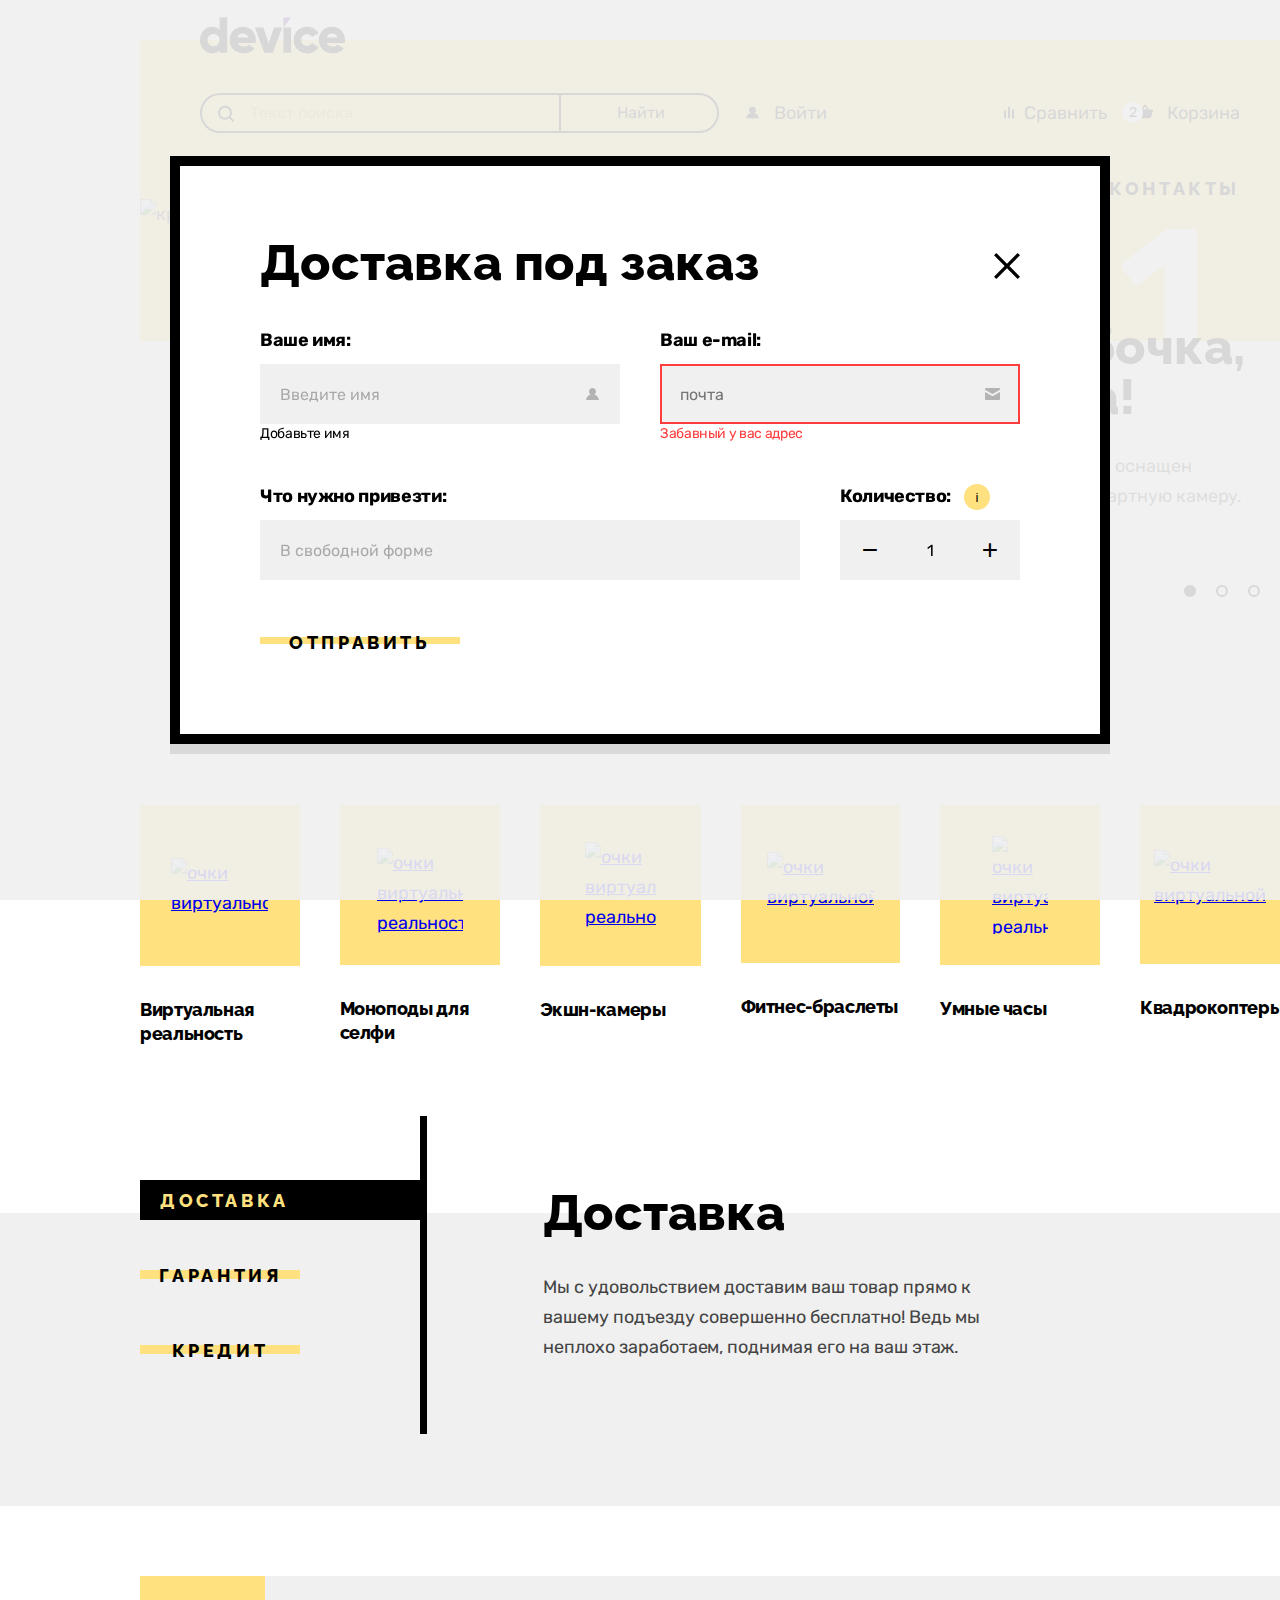
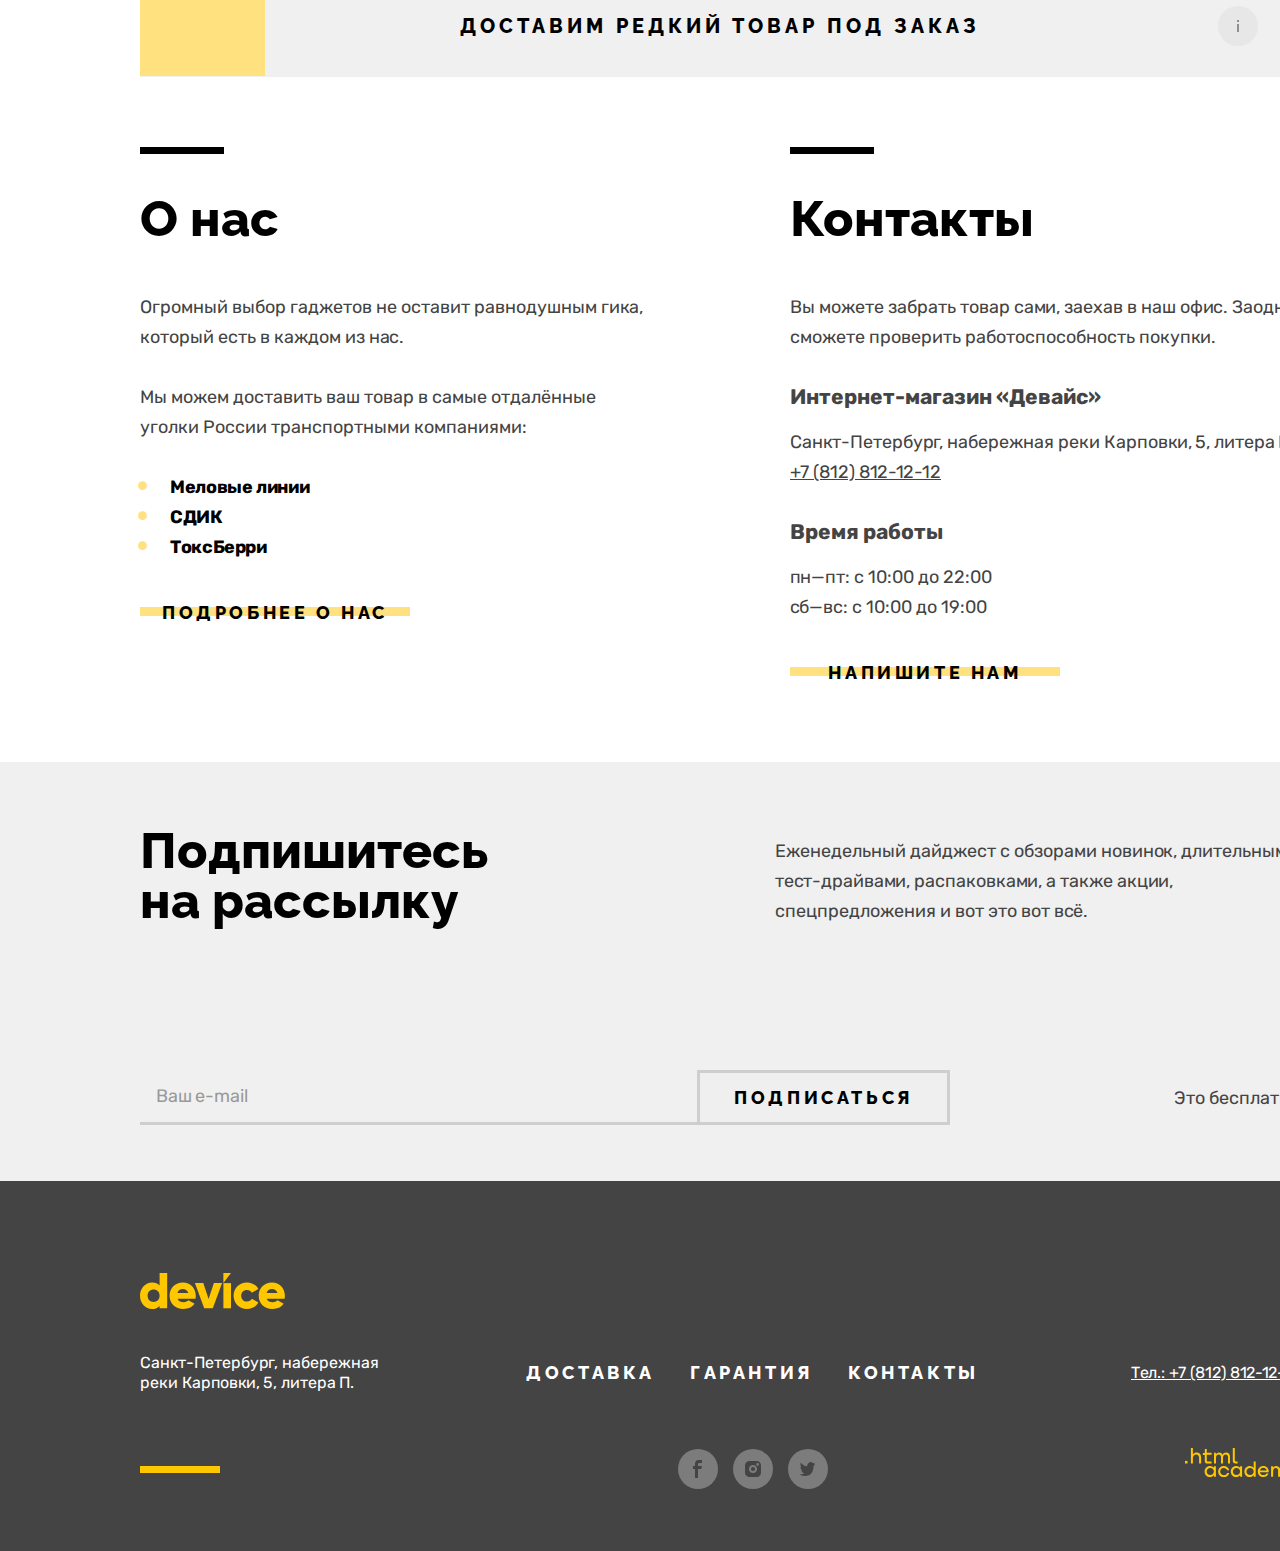
==== index.html @ 264ad809 "защитил от переполнения модалку" ====
<!DOCTYPE html>
<html lang="ru">
<head>
  <meta charset="utf-8">
  <title>HTML Academy: Девайс</title>
  <link href="./styles/style.css" rel="stylesheet">
</head>
<body>
  <header class="page_header">
    <div class="container">
      <nav class="mane_navigation">
        <a class="logo_link">
          <svg class="logo_image" width="145" height="37" viewBox="0 0 145 37" fill="currentColor"
          xmlns="http://www.w3.org/2000/svg">
          <path
          d="M27.2188 0.388916V35.6889H19.6135V33.2889C17.9124 35.1889 15.5107 36.3889 12.1084 36.3889C5.5038 36.3889 0 30.5889 0 23.0889C0 15.5889 5.5038 9.78892 12.1084 9.78892C15.5107 9.78892 18.0124 10.9889 19.6135 12.8889V0.388916H27.2188ZM19.6135 23.0889C19.6135 19.2889 17.1118 16.8889 13.6094 16.8889C10.107 16.8889 7.60524 19.2889 7.60524 23.0889C7.60524 26.8889 10.107 29.2889 13.6094 29.2889C17.1118 29.1889 19.6135 26.8889 19.6135 23.0889Z"
          fill="black" />
          <path
          d="M43.7298 29.5888C45.8313 29.5888 47.5325 28.7888 48.5332 27.6888L54.6374 31.1888C52.1356 34.5888 48.4331 36.3888 43.6298 36.3888C35.0238 36.3888 29.6201 30.5888 29.6201 23.0888C29.6201 15.5888 35.0238 9.78882 43.0294 9.78882C50.4345 9.78882 55.8382 15.4888 55.8382 23.0888C55.8382 24.1888 55.7381 25.1888 55.538 26.0888H37.6256C38.6263 28.6888 40.9279 29.5888 43.7298 29.5888ZM48.333 20.4888C47.5325 17.5888 45.2309 16.4888 42.9293 16.4888C40.0273 16.4888 38.126 17.8888 37.4255 20.4888H48.333Z"
          fill="black" />
          <path
          d="M82.1563 10.489L72.8499 35.689H64.2439L54.9375 10.489H63.3433L68.647 26.489L73.9506 10.489C73.9506 10.489 82.1563 10.489 82.1563 10.489Z"
          fill="black" />
          <path d="M83.458 10.489H91.0633V35.689H83.458V10.489Z" fill="black" />
          <path
          d="M93.665 23.0888C93.665 15.5888 99.369 9.78882 107.074 9.78882C111.978 9.78882 116.281 12.3888 118.482 16.2888L111.878 20.0888C110.977 18.2888 109.176 17.2888 106.974 17.2888C103.672 17.2888 101.27 19.6888 101.27 23.0888C101.27 26.5888 103.672 28.8888 106.974 28.8888C109.176 28.8888 111.077 27.7888 111.878 26.0888L118.482 29.8888C116.381 33.7888 112.078 36.3888 107.074 36.3888C99.369 36.3888 93.665 30.5888 93.665 23.0888Z"
          fill="black" />
          <path
          d="M132.892 29.5888C134.993 29.5888 136.695 28.7888 137.695 27.6888L143.799 31.1888C141.298 34.5888 137.595 36.3888 132.792 36.3888C124.186 36.3888 118.782 30.5888 118.782 23.0888C118.782 15.5888 124.286 9.78882 132.191 9.78882C139.597 9.78882 145 15.4888 145 23.0888C145 24.1888 144.9 25.1888 144.7 26.0888H126.788C127.788 28.6888 130.09 29.5888 132.892 29.5888ZM137.595 20.4888C136.795 17.5888 134.493 16.4888 132.191 16.4888C129.289 16.4888 127.388 17.8888 126.688 20.4888H137.595Z"
          fill="black" />
          <path d="M83.458 0.388916V10.4889L91.0633 0.388916H83.458Z" fill="#510094" />
        </svg>
      </a>
      <ul class="navigation_list">
        <li class="navigation_item">
          <form class="search_form" action="#" method="get">
            <input class="search_input" type="search" placeholder="Текст поиска">
            <input class="search_submit" type="submit" value="Найти">
          </form>
        </li>
        <li class="navigation_item">
          <a class="navigation_link" href="#">
            <svg class="navigation-icon" width="15" height="13" viewBox="0 0 15 13" fill="currentColor"
            xmlns="http://www.w3.org/2000/svg">
            <g clip-path="url(#clip0_18101_630)">
              <path
              d="M1 12.3889H14C13.8 9.78892 11.9 7.58892 9.3 6.88892C10.3 6.28892 11 5.18892 11 3.88892C11 1.98892 9.4 0.388916 7.5 0.388916C5.6 0.388916 4 1.98892 4 3.88892C4 5.18892 4.7 6.28892 5.7 6.88892C3.1 7.58892 1.2 9.78892 1 12.3889Z"
              fill="black" />
            </g>
            <defs>
              <clipPath id="clip0_18101_630">
                <rect width="15" height="12" fill="white" transform="translate(0 0.388916)" />
              </clipPath>
            </defs>
          </svg>
          Войти
        </a>
      </li>
      <li class="navigation_item">
        <a class="navigation_link" href="#">
          <svg class="navigation-icon" width="10" height="13" viewBox="0 0 10 13" fill="currentColor"
          xmlns="http://www.w3.org/2000/svg">
          <g clip-path="url(#clip0_18101_635)">
            <path d="M6 0.388916H4V12.3889H6V0.388916Z" />
            <path d="M2 4.38892H0V12.3889H2V4.38892Z" />
            <path d="M10 3.38892H8V12.3889H10V3.38892Z" />
          </g>
          <defs>
            <clipPath id="clip0_18101_635">
              <rect width="10" height="12" fill="white" transform="translate(0 0.388916)" />
            </clipPath>
          </defs>
        </svg>Сравнить
      </a>
    </li>
    <li class="navigation_item navigation_item_basket">
      <a class="navigation_link navigation_link_basket" href="#">
        <svg class="navigation-icon" width="16" height="15" viewBox="0 0 16 15" fill="currenColor"
        xmlns="http://www.w3.org/2000/svg">
        <g clip-path="url(#clip0_18101_641)">
          <path
          d="M15.3 5.38892L11.8 5.58892L8.6 0.688916C8.5 0.488916 8.2 0.388916 8 0.388916C7.8 0.388916 7.5 0.488916 7.4 0.688916L4.2
          5.58892H0.7C0.3 5.58892 0 5.88892 0 6.28892C0 6.38892 0 6.38892 0 6.48892L1.9 13.2889C2.1 13.9889 2.6 14.3889 3.3 14.3889H12.7C13.4 14.3889
          13.9 13.9889 14.1 13.2889L16 6.38892C16 6.28892 16 6.28892 16 6.18892C16 5.78892 15.7 5.38892 15.3 5.38892ZM8 2.28892L10.2 5.48892H5.9L8 2.28892Z" />
        </g>
        <defs>
          <clipPath id="clip0_18101_641">
            <rect width="16" height="14" fill="white" transform="translate(0 0.388916)" />
          </clipPath>
        </defs>
      </svg>
      Корзина
    </a>
    <div class="popover_basket">
      <ul class="basket_list">
        <li class="basket_item">
          <a class="basket_item_link" href="#">
            <img class="basket_image" src="./images/png/product-1-small 5.png" width="39" height="43"
            alt="селфипалка в карзине покупок">
            <p class="basket_description">Любительская селфи-палка</p>
          </a>
          <button class="button_delete" type="button"><span class="visually_hidden">удалить из
            карзины</span></button>
          </li>
          <li class="basket_item">
            <a class="basket_item_link" href="#">
              <img class="basket_image" src="./images/png/product-2-small 5.png" width="39" height="43"
              alt="селфипалка в карзине покупок">
              <p class="basket_description">Профессиональная
                селфи-палка</p>
              </a>
              <button class="button_delete" type="button"><span class="visually_hidden">удалить из
                карзины</span></button>
              </li>
            </ul>
            <p class="basket_price_wrapper">
              <span class="basket_counter basket_counter_number">Товаров: 2</span>
              <span class="basket_counter basket_counter_price">Сумма: 2000 ₽</span>
            </p>
            <a class="basket_open" href="#">Открыть корзину</a>
          </div>
        </li>
      </ul>
      <ul class="navigation_catalog_list">
        <li class="navigation_catalog_item">
          <a class="navigation_catalog_link navigation_catalog_link_popover" href="catalog.html">Каталог товаров</a>
          <ul class="popover_catalog_list">
            <ul class="popover_catalog_list_inside">
              <li class="popover_catalog_item_inside">
                <a class="popover_catalog_link" href="#">Виртуальная реальность</a>
              </li>
              <li class="popover_catalog_item_inside">
                <a class="popover_catalog_link" href="#">Моноподы для cелфи</a>
              </li>
              <li class="popover_catalog_item_inside">
                <a class="popover_catalog_link" href="#">Экшн-камеры</a>
              </li>
            </ul>
            <ul class="popover_catalog_list_inside">
              <li class="popover_catalog_item_inside">
                <a class="popover_catalog_link" href="#">Фитнес-браслеты</a>
              </li>
              <li class="popover_catalog_item_inside">
                <a class="popover_catalog_link" href="#">Умные часы</a>
              </li>
            </ul>
            <ul class="popover_catalog_list_inside">
              <li class="popover_catalog_item_inside">
                <a class="popover_catalog_link" href="#">Квадрокоптеры</a>
              </li>
            </ul>
          </ul>
        </li>
        <li class="navigation_catalog_item">
          <a class="navigation_catalog_link" href="#">Доставка</a>
        </li>
        <li class="navigation_catalog_item">
          <a class="navigation_catalog_link" href="#">Гарантия</a>
        </li>
        <li class="navigation_catalog_item">
            <a class="navigation_catalog_link" href="#">Контакты</a>
          </li>
        </ul>
      </nav>
    </div>
  </header>
  <main class="page_main">
    <div class="container">
      <section class="slider">
        <h1 class="visually_hidden">Интернет-магазин Device</h1>
        <ol class="slider_list">
          <li class="slider_item slider_current">
            <div class="image-wrapper">
              <img class="slider_img" src="./images/png/slider-1.png" width="560" height="560" alt="крутой квадракотер">
              <div class="button-wrapper">
                <button class="slider_button slider_button_previos">
                  <svg class="slider_button_img" width="20" height="60" viewBox="0 0 20 60" fill="currentColor"
                  xmlns="http://www.w3.org/2000/svg">
                  <path d="M20 60H16.5L0 30L16.5 0H20L3.8 30L20 60Z" />
                </svg>
              </button>
              <button class="slider_button slider_button_next">
                <svg class="slider_button_img" width="20" height="60" viewBox="0 0 20 60" fill="none"
                xmlns="http://www.w3.org/2000/svg">
                <path
                d="M-5.24537e-06 1.74846e-06L3.49999 1.44248e-06L20 30L3.5 60L0 60L16.2 30L-5.24537e-06 1.74846e-06Z"
                fill="black" />
              </svg>
            </button>
          </div>
        </div>
            <div class="slider_description_wrapper">
              <span class="slider-number">01</span>
              <h3 class="slider_title">Порхает как бабочка,
                жалит как пчела!</h3>
                <p class="slider_description">Этот обычный, на первый взгляд, квадрокоптер оснащен мощным лазером,
                  замаскированным под стандартную камеру.
                </p>
                <div class="slider_indicators_wrapper">
                  <div class="slider_link_wrapper">
                    <a class="slider_link" href="#">Подробнее</a>
                  </div>
                  <ol class="slider_indicators_list">
                    <li class="slider_indicators_item ">
                      <a class="slider_indicators_link slider_1 slider_indicators_link_current" href="#"></a>
                    </li>
                    <li class="slider_indicators_item">
                      <a class="slider_indicators_link slider_2" href="#"></a>
                    </li>
                    <li class="slider_indicators_item">
                      <a class="slider_indicators_link" href="#"></a>
                    </li>
                  </ol>
                </div>
                <div class="slider_dl_wrapper">
                  <dl class="slider_dl">
                    <dd class="slider_dd">Дальность полета</dd>
                    <dt class="slider_dt">800 м</dt>
                  </dl>
                  <dl class="slider_dl">
                    <dd class="slider_dd">Радиус поражения</dd>
                    <dt class="slider_dt">50 м</dt>
                  </dl>
                </div>
              </div>
            </li>
            <li class="slider_item slider_next">
              <div class="image-wrapper">
                <img class="slider_img" src="./images/png/slider-2.png" width="560" height="560" alt="крутые смарт часы">
                <div class="button-wrapper">
                  <button class="slider_button slider_button_previos">
                    <svg class="slider_button_img" width="20" height="60" viewBox="0 0 20 60" fill="currentColor"
                    xmlns="http://www.w3.org/2000/svg">
                    <path d="M20 60H16.5L0 30L16.5 0H20L3.8 30L20 60Z" />
                  </svg>
                </button>
                <button class="slider_button slider_button_next">
                  <svg class="slider_button_img" width="20" height="60" viewBox="0 0 20 60" fill="none"
                  xmlns="http://www.w3.org/2000/svg">
                  <path
                  d="M-5.24537e-06 1.74846e-06L3.49999 1.44248e-06L20 30L3.5 60L0 60L16.2 30L-5.24537e-06 1.74846e-06Z"
                  fill="black" />
                </svg>
              </button>
            </div>
          </div>
          <div class="slider_description_wrapper">
            <span class="slider-number">02</span>
            <h3 class="slider_title">Худеем
              правильно!</h3>
              <p class="slider_description">Мотивирующие фитнес-браслеты помогут найти в себе силы
                не пропускать занятия и соблюдать диету.
              </p>
              <div class="slider_indicators_wrapper">
                <div class="slider_link_wrapper">
                  <a class="slider_link" href="#">Подробнее</a>
                </div>
                <ol class="slider_indicators_list">
                  <li class="slider_indicators_item ">
                    <a class="slider_indicators_link slider_1 slider_indicators_link_current" href="#"></a>
                  </li>
                  <li class="slider_indicators_item">
                    <a class="slider_indicators_link slider_2" href="#"></a>
                  </li>
                  <li class="slider_indicators_item">
                    <a class="slider_indicators_link" href="#"></a>
                  </li>
                </ol>
              </div>
              <div class="slider_dl_wrapper">
                <dl class="slider_dl">
                  <dd class="slider_dd">Без подзарядки</dd>
                  <dt class="slider_dt">48 часов</dt>
                </dl>
              </div>
            </div>
          </li>
          <li class="slider_item slider_previus">
            <div class="image-wrapper">
              <img class="slider_img" src="./images/png/slider-3.png" width="560" height="560" alt="крутые селфи-палки">
              <div class="button-wrapper">
                <button class="slider_button slider_button_previos">
                  <svg class="slider_button_img" width="20" height="60" viewBox="0 0 20 60" fill="currentColor"
                  xmlns="http://www.w3.org/2000/svg">
                  <path d="M20 60H16.5L0 30L16.5 0H20L3.8 30L20 60Z" />
                </svg>
              </button>
              <button class="slider_button slider_button_next">
                <svg class="slider_button_img" width="20" height="60" viewBox="0 0 20 60" fill="none"
                xmlns="http://www.w3.org/2000/svg">
                <path
                d="M-5.24537e-06 1.74846e-06L3.49999 1.44248e-06L20 30L3.5 60L0 60L16.2 30L-5.24537e-06 1.74846e-06Z"
                fill="black" />
              </svg>
            </button>
          </div>
        </div>
        <div class="slider_description_wrapper">
          <span class="slider-number">03</span>
          <h3 class="slider_title">Делай селфи,
            как Бен Стиллер! </h3>
            <p class="slider_description">Самая длинная палка для селфи доступна в нашем магазине.
              Восемь (Восемь, Карл!) метров длиной и весом всего 5 кг.
            </p>
            <div class="slider_indicators_wrapper">
              <div class="slider_link_wrapper">
                <a class="slider_link" href="#">Подробнее</a>
              </div>
              <ol class="slider_indicators_list">
                <li class="slider_indicators_item ">
                  <a class="slider_indicators_link slider_1 slider_indicators_link_current" href="#"></a>
                </li>
                <li class="slider_indicators_item">
                  <a class="slider_indicators_link slider_2" href="#"></a>
                </li>
                <li class="slider_indicators_item">
                  <a class="slider_indicators_link" href="#"></a>
                </li>
              </ol>
            </div>
            <div class="slider_dl_wrapper">
              <dl class="slider_dl">
                <dd class="slider_dd">Длина палки</dd>
                <dt class="slider_dt">8,5 м</dt>
              </dl>
              <dl class="slider_dl">
                <dd class="slider_dd">Вес палки</dd>
                <dt class="slider_dt">5 кг</dt>
              </dl>
              <dl class="slider_dl">
                <dd class="slider_dd">Материал</dd>
                <dt class="slider_dt">Карбон</dt>
              </dl>
            </div>
          </div>
        </li>
      </ol>
    </section>
    <section class="catalog_categories">
      <ul class="catalog_categories_list">
        <li class="catalog_categories_item">
          <a class="catalog_categories_link catalog_categories_link_virtual" href="#">
            <img class="catalog_categories_img" src="./images/svg/virtual_icon.svg" width="97" height="55"
            alt="очки виртуальной реальности">
          </a>
          <p class="catalog_categories_description">Виртуальная
            реальность</p>
          </li>
          <li class="catalog_categories_item">
            <a class="catalog_categories_link catalog_categories_link_selfi" href="#">
              <img class="catalog_categories_img virtual-img" src="./images/svg/selfi-icon.svg" width="86" height="117"
              alt="очки виртуальной реальности">
            </a>
            <p class="catalog_categories_description">Моноподы
              для селфи</p>
            </li>
            <li class="catalog_categories_item">
              <a class="catalog_categories_link catalog_categories_link_camera" href="#">
                <img class="catalog_categories_img virtual-img" src="./images/svg/camera-icon.svg" width="71" height="87"
                alt="очки виртуальной реальности">
              </a>
              <p class="catalog_categories_description">Экшн-камеры</p>
            </li>
            <li class="catalog_categories_item">
              <a class="catalog_categories_link catalog_categories_link_fitness" href="#">
                <img class="catalog_categories_img virtual-img" src="./images/svg/fitness_icon.svg" width="107"
                height="64" alt="очки виртуальной реальности">
              </a>
              <p class="catalog_categories_description">Фитнес-браслеты</p>
            </li>
            <li class="catalog_categories_item">
              <a class="catalog_categories_link catalog_categories_link_smart" href="#">
                <img class="catalog_categories_img virtual-img" src="./images/svg/smart_icon.svg" width="56" height="98"
                alt="очки виртуальной реальности">
              </a>
              <p class="catalog_categories_description">Умные часы</p>
            </li>
            <li class="catalog_categories_item">
              <a class="catalog_categories_link catalog_categories_link_quadro" href="#">
                <img class="catalog_categories_img virtual-img" src="./images/svg/quadro_icon.svg" width="132" height="69"
                alt="очки виртуальной реальности">
              </a>
              <p class="catalog_categories_description">Квадрокоптеры</p>
            </li>
          </ul>
        </section>
      </div>
      <section class="delivery">
        <div class="container">
          <div class="delivery_wrapper">
            <ul class="delivery_list">
              <li class="delivery_item">
                <a class="delivery_link delivery_link_current" href="#">
                  Доставка
                </a>
              </li>
              <li class="delivery_item">
                <a class="delivery_link" href="#">
                  Гарантия
                </a>
              </li>
              <li class="delivery_item">
                <a class="delivery_link" href="#">
                  Кредит
                </a>
              </li>
            </ul>
            <div class="delivery_description_wrapper delivery_card  delivery_description_current">
              <h2 class="delivery_title">Доставка</h2>
              <p class="delivery_description">Мы с удовольствием доставим ваш товар прямо
                к вашему подъезду совершенно бесплатно! Ведь
                мы неплохо заработаем, поднимая его на ваш этаж.
              </p>
            </div>
            <div class="delivery_description_wrapper garanty_card  delivery_description_none">
              <h2 class="delivery_title">Гарантия</h2>
              <p class="delivery_description">Если из-за возгорания купленного у нас товара у вас
                сгорит дом — не переживайте, мы выдадим вам новый.
                Товар, не дом, конечно же.
              </p>
            </div>
            <div class="delivery_description_wrapper credit_card  delivery_description_none">
              <h2 class="delivery_title">Кредит</h2>
              <p class="delivery_description">Залезть в долговую яму стало проще! Кредитные
                консультанты подберут для вас наиболее выгодные условия кредита. Выгодные для банка, разумеется.
              </p>
            </div>
          </div>
        </section>
        <div class="container">
          <article class="delivery_article">
            <a class="delivery_article_description" href="#">Доставим редкий товар под заказ</a>
          </article>
        </div>
      </div>
      <div class="container">
        <section class="about_us">
          <div class="about_us_column">
            <div class="decor_wrapper"></div>
            <h2 class="about_us_title">О нас</h2>
            <p class="about_us_description">Огромный выбор гаджетов не оставит равнодушным гика, который есть в каждом из
              нас.</p>
              <p class="about_us_description">Мы можем доставить ваш товар в самые отдалённые уголки России транспортными
                компаниями:</p>
                <ul class="about_us_list">
                  <li class="about_us_item"><span class="about_us_list_style">Меловые линии</span></li>
                  <li class="about_us_item"><span class="about_us_list_style">СДИК</span></li>
                  <li class="about_us_item"><span class="about_us_list_style">ТоксБерри</span></li>
                </ul>
                <a class="about_us_link" href="#">Подробнее о нас</a>
              </div>
              <div class="about_us_column">
                <div class="decor_wrapper"></div>
                <h2 class="about_us_title">Контакты</h2>
                <p class="about_us_description">Вы можете забрать товар сами, заехав в наш офис.
                  Заодно сможете проверить работоспособность покупки. </p>
                  <h3 class="contacts_title">Интернет-магазин «Девайс»</h3>
                  <p class="about_us_description">Санкт-Петербург, набережная реки Карповки, 5, литера П.
                    <a class="contacts_tel_link" href="tel:78128121212">+7 (812) 812-12-12</a>
                  </p>
                  <h3 class="contacts_title">Время работы</h3>
                  <p class="work_time_description">пн—пт: с 10:00 до 22:00</p>
                  <p class="work_time_description">сб—вс: с 10:00 до 19:00</p>
                  <a class="about_us_link" href="#">Напишите нам</a>
                </div>
              </section>
            </div>
            <section class="subscribe">
              <div class="container">
                <div class="subscribe_description_wrapper">
                  <h2 class="subscribe_title">Подпишитесь
                    на рассылку</h2>
                    <p class="subscribe_description">Еженедельный дайджест с обзорами новинок,
                      длительными тест-драйвами, распаковками, а также акции, спецпредложения и вот это вот всё.
                    </p>
                  </div>
                  <div class="form_and_notation_wrapper">
                    <form class="subscribe_form" action="#" method="get" name="subscribe_form">
                      <label class="subscribe_input_label"><span class="visually_hidden">Введите адресс электронной почты</span>
                        <input class="subscribe_input" type="email" name="email" placeholder="Ваш e-mail">
                      </label>
                      <label class="subscribe_input_label"><span class="visually_hidden">Дайте согласие на подписку</span>
                        <input class="subscribe_submit" type="submit" name="submit" value="Подписаться">
                      </label>
                    </form>
                    <span class="subscribe_notation">Это бесплатно</span>
                  </div>
                </div>
              </section>
            </main>
            <footer class="page_footer">
              <div class="container">
                k
                <a class="logo_yellow_link">
                  <svg width="145" height="36" viewBox="0 0 145 36" fill="none" xmlns="http://www.w3.org/2000/svg">
                    <path
                    d="M27.2 0V35.3H19.6V32.9C17.9 34.8 15.5 36 12.1 36C5.5 36 0 30.2 0 22.7C0 15.2 5.5 9.4 12.1 9.4C15.5 9.4 18 10.6 19.6 12.5V0H27.2ZM19.6 22.7C19.6 18.9 17.1 16.5 13.6 16.5C10.1 16.5 7.6 18.9 7.6 22.7C7.6 26.5 10.1 28.9 13.6 28.9C17.1 28.8 19.6 26.5 19.6 22.7Z"
                    fill="#FFC700" />
                    <path
                    d="M43.7 29.1999C45.8 29.1999 47.5 28.3999 48.5 27.2999L54.6 30.7999C52.1 34.1999 48.4 35.9999 43.6 35.9999C35 35.9999 29.6 30.1999 29.6 22.6999C29.6 15.1999 35 9.3999 43 9.3999C50.4 9.3999 55.8 15.0999 55.8 22.6999C55.8 23.7999 55.7 24.7999 55.5 25.6999H37.6C38.6 28.2999 40.9 29.1999 43.7 29.1999ZM48.3 20.0999C47.5 17.1999 45.2 16.0999 42.9 16.0999C40 16.0999 38.1 17.4999 37.4 20.0999H48.3Z"
                    fill="#FFC700" />
                    <path
                    d="M82.1 10.1001L72.8 35.3001H64.2L54.9 10.1001H63.3L68.6 26.1001L73.9 10.1001C73.9 10.1001 82.1 10.1001 82.1 10.1001Z"
                    fill="#FFC700" />
                    <path d="M83.4 10.1001H91V35.3001H83.4V10.1001Z" fill="#FFC700" />
                    <path
                    d="M93.6 22.6999C93.6 15.1999 99.3 9.3999 107 9.3999C111.9 9.3999 116.2 11.9999 118.4 15.8999L111.8 19.6999C110.9 17.8999 109.1 16.8999 106.9 16.8999C103.6 16.8999 101.2 19.2999 101.2 22.6999C101.2 26.1999 103.6 28.4999 106.9 28.4999C109.1 28.4999 111 27.3999 111.8 25.6999L118.4 29.4999C116.3 33.3999 112 35.9999 107 35.9999C99.3 35.9999 93.6 30.1999 93.6 22.6999Z"
                    fill="#FFC700" />
                    <path
                    d="M132.8 29.1999C134.9 29.1999 136.6 28.3999 137.6 27.2999L143.7 30.7999C141.2 34.1999 137.5 35.9999 132.7 35.9999C124.1 35.9999 118.7 30.1999 118.7 22.6999C118.7 15.1999 124.2 9.3999 132.1 9.3999C139.5 9.3999 144.9 15.0999 144.9 22.6999C144.9 23.7999 144.8 24.7999 144.6 25.6999H126.7C127.7 28.2999 130 29.1999 132.8 29.1999ZM137.5 20.0999C136.7 17.1999 134.4 16.0999 132.1 16.0999C129.2 16.0999 127.3 17.4999 126.6 20.0999H137.5Z"
                    fill="#FFC700" />
                    <path d="M83.4 0V10.1L91 0H83.4Z" fill="#FFC700" />
                  </svg>
                </a>
                <div class="footer_grid_wrapper">
                  <p class="footer_description">Санкт-Петербург, набережная
                    реки Карповки, 5, литера П.
                  </p>
                  <ul class="footer_services_list">
                    <li class="footer_services_item">
                      <a class="footer_services_link" href="#">Доставка</a>
                    </li>
                    <li class="footer_services_item">
                      <a class="footer_services_link" href="#">Гарантия</a>
                    </li>
                    <li class="footer_services_item">
                      <a class="footer_services_link" href="#">Контакты</a>
                    </li>
                  </ul>
                  <a class="footer_tel" href="tel:+78128121212">Тел.: +7 (812) 812-12-12</a>
                  <div class="footer_decor_line"></div>
                  <ul class="foote_social_list">
                    <li class="footer_social_item">
                      <a class="footer_social_link" href="#">
                        <span class="visually_hidden">Фейсбук</span>
                        <svg width="9" height="18" viewBox="0 0 9 18" fill="currentColor" xmlns="http://www.w3.org/2000/svg">
                          <path d="M6.5 3H9V0H5.6C2.8 0 2 1.7 2 4.2V6H0V9H2V18H5V9H8.3L8.9 6H5V4.5C5 3.7 5.3 3 6.5 3Z" />
                        </svg>
                      </a>
                    </li>
                    <li class="footer_social_item">
                      <a class="footer_social_link" href="#">
                        <span class="visually_hidden">Инстаграм</span>
                        <svg width="16" height="16" viewBox="0 0 16 16" fill="currentColor" xmlns="http://www.w3.org/2000/svg">
                          <path
                          d="M8 10C9.10457 10 10 9.10457 10 8C10 6.89543 9.10457 6 8 6C6.89543 6 6 6.89543 6 8C6 9.10457 6.89543 10 8 10Z" />
                          <path
                          d="M14.7 1.3C13.8 0.4 12.7 0 11.3 0H4.7C1.9 0 0 1.9 0 4.7V11.3C0 12.7 0.4 13.9 1.4 14.7C2.3 15.6 3.4 16 4.7 16H11.3C12.7 16 13.9 15.6 14.7 14.7C15.5
                          13.8 16 12.7 16 11.3V4.7C16 3.3 15.6 2.1 14.7 1.3ZM8 12.1C5.8 12.1 3.9 10.3 3.9
                          8C3.9 5.7 5.8 3.9 8 3.9C10.2 3.9 12.1 5.7 12.1 8C12.1 10.3 10.2 12.1 8 12.1ZM12.6 4.7C11.9
                          4.7 11.3 4.2 11.3 3.4C11.3 2.6 11.8 2.1 12.6 2.1C13.3 2.1 13.9 2.7 13.9 3.4C13.9 4.1 13.3 4.7 12.6 4.7Z" />
                        </svg>
                      </a>
                    </li>
                    <li class="footer_social_item">
                      <a class="footer_social_link" href="#"><span class="visually_hidden">Твиттер</span>
                        <svg width="15" height="15" viewBox="0 0 15 15" fill="currentColor" xmlns="http://www.w3.org/2000/svg">
                          <path d="M9.7 0.155143C11.2 -0.344857 12.3 0.455143 12.9 1.25514C13.4 1.05514 14 0.855143 14.6 0.655143C14.6 1.45514 14.1 2.05514
                          13.8 2.25514C14.5 2.45514 15 1.85514 15 1.85514C14.9 2.75514 14.1 3.55514 13.6 3.75514C13.4 10.0551 10.8 14.1551 4.7 14.0551C4.2 14.0551
                          4.8 14.0551 4.3 14.0551C4 14.0551 0.6 13.6551 0 12.2551C2 12.4551 3.4 11.8551 4.1 11.1551C3.3 10.8551 1.7 10.7551 1.5 8.35514C1.8 8.55514
                          2 8.65514 2.6 8.55514C1.5 7.75514 0.3 7.05514 0.4 5.05514C0.7 5.35514 1.3 5.55514 1.6 5.45514C1 5.25514 -0.2 2.35514 0.8 0.855143C2.4
                          2.55514 4.1 4.25514 7.1 4.35514C7.3 2.25514 8.1 0.855143 9.7 0.155143Z" />
                        </svg>
                      </a>
                    </li>
                  </ul>
                  <a class="logo_partner_link" href="#">
                    <svg width="115" height="33" viewBox="0 0 115 33" fill="currentColor" xmlns="http://www.w3.org/2000/svg">
                      <path d="M0 12.9V15.5H2.5V12.9H0Z" />
                      <path
                      d="M11.6 4.5C10 4.5 8.8 5.2 8 6.2H7.9V0H5.9V15.5H7.9V10.2C7.9 8.1 9.2 6.6 11.2 6.6C13 6.6 14.1 8 14.1 9.8V15.5H16.1V9.4C16.2 6.4 14.3 4.5 11.6 4.5Z" />
                      <path
                      d="M26.6 4.8H21.8V1.1H19.8V4.9H17.9V6.9H19.8V12.9C19.8 14.6 20.8 15.6 22.5 15.6H26.6V13.6H22.9C22.2 13.6 21.8 13.2 21.8 12.5V6.8H26.6V4.8Z" />
                      <path
                      d="M41.1 4.6C39.5 4.6 38.2 5.4 37.6 6.7H37.5C36.9 5.5 35.7 4.6 34.1 4.6C32.7 4.6 31.6 5.4 31 6.4H30.9V4.8H29V15.4H31V10C31 8 32 6.5 33.6 6.5C35.1 6.5 36 7.5 36 9.1V15.4H38V9.8C38 7.4 39.4 6.5 40.6 6.5C42.1 6.5 43 7.5 43 9.1V15.4H45V8.9C45.1 6.4 43.6 4.6 41.1 4.6Z" />
                      <path
                      d="M47.8 12.7C47.8 14.4 48.8 15.4 50.6 15.4H52.6V13.4H50.9C50.2 13.4 49.8 13 49.8 12.3V0H47.8V12.7Z" />
                      <path
                      d="M28.9 19.7C28 18.6 26.7 17.9 25 17.9C21.9 17.9 19.6 20.2 19.6 23.5C19.6 26.8 21.9 29.1 25 29.1C26.8 29.1 28 28.3 28.8 27.2H28.9V28.8H30.9V18.2H28.9V19.7ZM25.3 27.1C23.1 27.1 21.7 25.5 21.7 23.5C21.7 21.5 23.1 19.9 25.3 19.9C27.5 19.9 28.9 21.5 28.9 23.5C28.9 25.4 27.5 27.1 25.3 27.1Z" />
                      <path
                      d="M44.2 22C43.7 19.6 41.6 17.9 38.8 17.9C35.4 17.9 33.2 20.4 33.2 23.5C33.2 26.6 35.4 29.1 38.8 29.1C41.6 29.1 43.7 27.3 44.2 24.9H42.1C41.7 26.2 40.4 27.2 38.8 27.2C36.6 27.2 35.2 25.6 35.2 23.6C35.2 21.6 36.6 20 38.8 20C40.4 20 41.6 21 42.1 22.2H44.2V22Z" />
                      <path
                      d="M55.1 19.7C54.2 18.6 52.9 17.9 51.2 17.9C48.1 17.9 45.8 20.2 45.8 23.5C45.8 26.8 48.1 29.1 51.2 29.1C53 29.1 54.2 28.3 55 27.2H55.1V28.8H57.1V18.2H55.1V19.7ZM51.5 27.1C49.3 27.1 47.9 25.5 47.9 23.5C47.9 21.5 49.3 19.9 51.5 19.9C53.7 19.9 55.1 21.5 55.1 23.5C55.1 25.4 53.6 27.1 51.5 27.1Z" />
                      <path
                      d="M68.7 19.8C67.8 18.7 66.5 17.9 64.8 17.9C61.7 17.9 59.4 20.2 59.4 23.5C59.4 26.8 61.6 29.1 64.8 29.1C66.5 29.1 67.8 28.3 68.6 27.3H68.7V28.8H70.7V13.4H68.7V19.8ZM65.1 27.1C62.9 27.1 61.5 25.5 61.5 23.5C61.5 21.5 62.9 19.9 65.1 19.9C67.3 19.9 68.7 21.5 68.7 23.5C68.6 25.5 67.2 27.1 65.1 27.1Z" />
                      <path
                      d="M78.3 17.9C75 17.9 72.8 20.4 72.8 23.5C72.8 26.5 74.9 29.1 78.3 29.1C80.8 29.1 82.8 27.8 83.5 25.5H81.4C80.9 26.5 79.8 27.1 78.4 27.1C76.5 27.1 75.1 25.8 75 24.2H83.8C84 20.6 81.8 17.9 78.3 17.9ZM78.3 19.8C80 19.8 81.3 20.8 81.6 22.4H75.1C75.4 20.9 76.6 19.8 78.3 19.8Z" />
                      <path
                      d="M98.2 17.9C96.6 17.9 95.3 18.7 94.6 19.9H94.5C93.9 18.7 92.7 17.9 91.1 17.9C89.7 17.9 88.6 18.6 88 19.7V18.2H86.1V28.8H88.1V23.4C88.1 21.4 89.1 20 90.7 19.9C92.2 19.9 93.1 20.9 93.1 22.5V28.8H95.1V23.2C95.1 20.8 96.5 19.9 97.7 19.9C99.2 19.9 100.1 20.9 100.1 22.5V28.8H102.1V22.3C102.2 19.7 100.7 17.9 98.2 17.9Z" />
                      <path
                      d="M109.4 27L105.8 18.1H103.6L108.4 29.7C108.1 30.6 107.7 30.9 106.7 30.9H104.2V32.9H106.7C108.5 32.9 109.5 32.1 110.2 30.3L114.9 18.1H112.8L109.4 27Z" />
                    </svg>
                  </div>
                </div>
              </footer>
              <div class="modal_container">
                <div class="modal_contant">
                  <h2 class="modal_title">Доставка под заказ</h2>
                  <button class="close_button" type="button">
                    <svg width="26" height="26" viewBox="0 0 26 26" fill="none" xmlns="http://www.w3.org/2000/svg">
                      <path d="M26 2.36364L23.6364 0L13 10.6364L2.36364 0L0 2.36364L10.6364 13L0 23.6364L2.36364 26L13
                      15.3636L23.6364 26L26 23.6364L15.3636 13L26 2.36364Z" fill="black" />
                    </svg>
                  </button>
                  <form class="modal_form" method="post" action="#">
                    <ul class="modal_form_input_list">
                      <li class="model_form_input_item">
                        <label class="modal_form_label modal_form_label_name">
                          Ваше имя:
                          <input class="modal_form_input input_name" type="text" value="Введите имя" placeholder="Введите имя" required>
                          <span class="modal_form_input_notation">Добавьте имя</span>
                        </label>
                      </li>
                      <li class="model_form_input_item">
                        <label class="modal_form_label modal_form_label_email">
                          Ваш e-mail:
                          <input class="modal_form_input input_email" type="email" placeholder="почта" required>
                          <span class="modal_form_input_notation modal_form_input_notation_wrong">Забавный у вас адрес</span>
                        </label>
                      </li>
                      <li class="model_form_input_item">
                        <label class="modal_form_label">
                          Что нужно привезти:
                          <input class="modal_form_input modal_form_input_wishes" type="text" value="В свободной форме"
                          placeholder="В свободной форме" required>
                        </label>
                      </li>
                      <li class="model_form_input_item model_form_input_item_counter">
                        <p class="tooltip_wrapper">
                          <label class="modal_form_label modal_form_label_counter">
                            Количество:
                            <button class="modal_tooltip_button"> i
                              <span class="modal_tooltip">Постараемся найти, сколько нужно. Привезём сколько получится по
                                требованиям
                                к провозу багажа.</span>
                                <span class="visually_hidden">дополнительные условия доставки</span>
                              </button>
                            </p>
                            <p class="counter_wrapper">
                              <button class="button_counter button_counter_min" type="button">
                                <span class="visually_hidden">уменьшите колличество</span>
                              </button>
                              <input class="modal_form_input modal_form_input_counter" type="number" placeholder="1" value="1" required>
                              <button class="button_counter button_counter_max" type="button">
                                <span class="visually_hidden">увеличте количество</span>
                              </button>
                            </p>
                          </label>
                        </li>
                      </ul>
                      <button class="modal_button_submit" type="submit">Отправить</button>
                    </form>
                  </div>
                </div>
              </body>
              </html>
---- styles/style.css ----
@font-face { font-family: "Raleway";
  font-style: normal;
  font-weight: 800;
  src: url("../fonts/raleway/raleway-800.woff2") format("woff2");
  font-display: swap;
}

@font-face { font-family: "Rubik";
  font-style: normal;
  font-weight: 400;
  src: url("../fonts/rubik/rubik-400.woff2") format("woff2");
  font-display: swap;
}

@font-face { font-family: "Rubik";
  font-style: normal;
  font-weight: 700;
  src: url("../fonts/rubik/rubik-700.woff2") format("woff2");
  font-display: swap;
}

.visually_hidden {
  position: absolute;
  width: 1px;
  height: 1px;
  margin: -1px;
  border: 0;
  padding: 0;
  white-space: nowrap;
  clip-path: inset(100%);
  clip: rect(0 0 0 0);
  overflow: hidden;
}

body {
  font-family: "Rubik", sans-serif;
  font-style: normal;
  font-weight: normal;
  font-size: 18px;
  line-height: 30px;
  color: #444444;
  width: 100%;
  margin: 0 auto;
  background-color: #FFFFFF;
}

.container {
  width: 1160px;
  padding: 0 140px;
  margin: auto;
}

.mane_navigation {
  background-image: linear-gradient(to bottom, #FFFFFF, #FFFFFF 40px, #FFE17F 40px, #FFE17F 500px);
  padding-left: 60px;
  padding-right: 60px;
  padding-top: 17px;
}

.logo_link {
  display: block;
  margin-bottom: 30px;
  width: 145px;
}

.logo_link[href]:hover {
  opacity: 0.6;
}

.logo_link[href]:focus {
  outline: 2px solid #AF4FFF;
  outline-offset: 2px;
}

.logo_link[href]:active {
  opacity: 0.3;
  outline: none;
}

.search_form {
  display: grid;
  grid-template-columns: 359px 160px;
}

.search_input {
  position: relative;
  border: 2px solid #000000;
  box-sizing: border-box;
  border-radius: 50px 0px 0px 50px;
  border-right: none;
  padding: 8px 48px;
  font-family: "Rubik", sans-serif;
  font-style: normal;
  font-weight: normal;
  font-size: 16px;
  line-height: 20px;
  color: #000000;
  background-color: #FFE17F;
  background-image: url("../images/svg/search_icon.svg");
  background-repeat: no-repeat;
  background-position: left 16px top 50%;
}

.search_input:focus {
  outline: 2px solid #AF4FFF;
  outline-offset: 2px;
  box-sizing: border-box;
}

.search_input:disabled {
  opacity: 0.3;
}

.search_input::placeholder {
  font-family: "Rubik", sans-serif;
  font-style: normal;
  font-weight: normal;
  font-size: 16px;
  line-height: 20px;
  align-items: center;
  color: rgba(0, 0, 0, 0.3);
  width: 100%;
}

.search_submit {
  border: 2px solid #000000;
  box-sizing: border-box;
  border-radius: 0px 50px 50px 0px;
  padding: 8px 56px;
  font-family: "Rubik", sans-serif;
  font-style: normal;
  font-weight: normal;
  font-size: 16px;
  line-height: 20px;
  text-align: center;
  color: #000000;
  background-color: #FFE17F;
}

.search_submit:hover {
  background: #000000;
  color: #ffffff;
}

.search_submit:focus {
  outline: 2px solid #AF4FFF;
  outline-offset: 2px;
  box-sizing: border-box;
}

.search_submit:active {
  color: rgba(255, 255, 255, 0.3);
  outline: none;
}

.navigation_list {
  display: flex;
  flex-wrap: wrap;
  align-items: center;
  margin: 0;
  margin-bottom: 45px;
  padding: 0;
  list-style: none;
}

.navigation_list_inner {
  justify-content: space-between;
}

.navigation_catalog_list {
  display: flex;
  align-items: center;
  margin: 0;
  padding: 0;
  list-style: none;
}

.navigation_catalog_list_inner {
  padding-bottom: 38px;
}

.navigation_item {
  position: relative;
  margin-right: 26px;
}

.navigation_item:nth-child(2) {
  margin-right: auto;
}

.navigation_item:nth-child(3) {
  margin-right: 15px;
}

.navigation_item:last-child {
  margin-right: 0;
}

.navigation_catalog_item_log-in {
  margin-right: 20px;
}

.navigation-icon {
  margin-right: 10px;
}

.navigation_catalog_item {
  display: flex;
  align-items: center;
  margin-left: 45px;
}

.navigation_catalog_item:first-child {
  position: relative;
  margin-right: auto;
  margin-left: 0;
}

.navigation_catalog_item:nth-child(2) {
  margin-left: 0;
}


.navigation_link {
  text-decoration: none;
  font-family: "Rubik", sans-serif;
  font-style: normal;
  font-weight: normal;
  font-size: 18px;
  line-height: 30px;
  align-items: center;
  color: #000000;
}

.navigation_link:hover {
  opacity: 0.6;
}

.navigation_link:focus {
  background: #FFE17F;
  outline: 2px solid #AF4FFF;
  outline-offset: 2px;
}

.navigation_link:active {
  opacity: 0.3;
  outline: none;
}

.navigation_link_log_out {
  opacity: 0.3;
}

.navigation_link_basket {
  position: relative;
  padding-left: 15px;
}

.navigation_link_basket:hover + .popover_basket {
  position: absolute;
  top: 30px;
  right: -83px;
  display: grid;
  grid-template-columns: 1fr 1fr;
  grid-template-rows: min-content min-content min-content;
  width: 320px;
  min-height: 307px;
  background-color: #000000;
  box-sizing: border-box;
  z-index: 2;
}

.popover_basket {
  display: none;
}

.popover_basket::before {
  position: absolute;
  content: "";
  width: 14px;
  height: 6px;
  top: -6px;
  right: 50%;
  background-image: url("../images/svg/popover_triangle.svg");
}

.basket_list {
  grid-column: 1/-1;
  list-style: none;
  padding: 0;
}

.basket_item {
  position: relative;
  display: flex;
  align-items: center;
  min-height: 83px;
  padding-left: 20px;
  padding-right: 20px;
}

.basket_item + .basket_item {
  border-top: 1px solid rgba(26, 26, 26, 0.8);
}

.basket_image {
  display: block;
  margin-right: 23px;
}

.basket_description {
  font-family: "Rubik", sans-serif;
  font-style: normal;
  font-weight: normal;
  font-size: 16px;
  line-height: 20px;
  width: 170px;
  color: #FFFFFF;
  margin: 0;
}

.basket_item_link {
  display: flex;
  align-items: center;
  justify-content: center;
  text-decoration: none;
}

.basket_item_link:focus,
.button_delete:focus {
  outline: 2px solid #AF4FFF;
  outline-offset: 2px;
}

.button_delete {
  position: absolute;
  top: 20px;
  right: 20px;
  width: 10px;
  height: 10px;
  border: none;
  padding-top: 10px;
  background-color: #000000;
  background-image: url("../images/svg/basket_delete.svg");
  background-repeat: no-repeat;
  background-position: center;
}

.button_delete:hover {
  opacity: 0.6;
}


.button_delete:active {
  opacity: 0.3;
}


.basket_price_wrapper {
  display: grid;
  grid-template-columns: 1fr 1fr;
  grid-column: 1/-1;
  grid-row: 2/3;
  background-color: #1A1A1A;
  width: 100%;
  min-height: 100%;
  margin: 0;
}

.basket_counter {
  display: flex;
  align-items: center;
  font-family: "Rubik", sans-serif;
  font-style: normal;
  font-weight: normal;
  font-size: 16px;
  line-height: 20px;
  color: #FFFFFF;
  padding: 12px;
  padding-left: 20px;
}

.basket_counter_number {
  grid-column: 1/2;
}

.basket_counter_price {
  grid-column: 2/3;
}

.basket_open {
  display: flex;
  justify-content: center;
  align-items: center;
  grid-column: 1/-1;
  grid-row: 3/4;
  width: 280px;
  min-height: 50px;
  background-color: #FFFFFF;
  font-family: "Raleway", sans-serif;
  font-style: normal;
  font-weight: 800;
  font-size: 18px;
  line-height: 21px;
  letter-spacing: 0.2em;
  text-transform: uppercase;
  text-decoration: none;
  color: #000000;
  margin: 20px auto;
}

.basket_open:hover {
  background-color: #FFE17F;
}

.basket_open:focus {
  outline: 2px solid #AF4FFF;
  outline-offset: 2px;
}

.basket_open:active {
  background-color: #FFE17F;
  color: rgba(0, 0, 0, 0.3);
}

.basket_open:disabled {
  opacity: 0.3;
}

.navigation_link_basket::before {
  content: "2";
  width: 21px;
  height: 21px;
  position: absolute;
  top: 0;
  left: 0;
  font-family: "Rubik" sans-serif;
  font-style: normal;
  font-weight: normal;
  font-size: 14px;
  line-height: 17px;
  display: flex;
  justify-content: center;
  align-items: center;
  color: #000000;
  background-color: #ffffff;
  border-radius: 50%;
}

.navigation_catalog_link {
  display: flex;
  align-items: center;
  text-decoration: none;
  font-family: "Raleway", sans-serif;
  font-style: normal;
  font-weight: 800;
  font-size: 18px;
  line-height: 21px;
  letter-spacing: 0.2em;
  text-transform: uppercase;
  color: #000000;
  z-index: 1;
}

.navigation_catalog_link_popover::after {
  position: absolute;
  right: -8px;
  top: -15px;
  width: 51px;
  height: 51px;
  border-radius: 50%;
  border: 2px solid #000000;
  box-sizing: border-box;
  opacity: 0.3;
  content: "";
  background-image: url("../images/svg/plus_catalog.svg");
  background-repeat: no-repeat;
  background-position: left 48% top 47%;
}

.navigation_catalog_link:hover {
  opacity: 0.6;
  text-decoration: underline;
  z-index: 3;
}

.navigation_catalog_link:focus {
  text-decoration: underline;
  outline: 2px solid #AF4FFF;
  outline-offset: 2px;
}


.navigation_catalog_link_popover:focus {
  text-decoration: underline;
  outline: 2px solid #AF4FFF;
  outline-offset: 18px;
}

.navigation_catalog_link:active {
  opacity: 0.3;
  outline: none;
  text-decoration: underline;
}

.navigation_catalog_link_popover {
  position: relative;
  padding-right: 60px;
}

.popover_catalog_list {
  display: none;
  flex-direction: row;
  flex-wrap: wrap;
  position: absolute;
  top: 20px;
  left: -60px;
  width: 1160px;
  min-height: 180px;
  background-color: #FFE17F;
  list-style: none;
  padding: 33px 60px 26px 60px;
  box-sizing: border-box;
  z-index: 2;
}

.popover_catalog_list_inside {
  list-style: none;
  padding: 0;
  min-width: min-content;
  margin-right: 60px;
}

.popover_catalog_item_inside {
  margin-bottom: 10px;
}


.popover_catalog_link {
  text-decoration: none;
  font-family: "Rubik", sans-serif;
  font-style: normal;
  font-weight: normal;
  font-size: 16px;
  line-height: 18px;
  color: #000000;
}

.popover_catalog_link:focus {
  outline: 2px solid #AF4FFF;
}

.navigation_catalog_link_popover:hover + .popover_catalog_list {
  display: flex;
  flex-direction: row;
  flex-wrap: wrap;
}

.catalog_button_main {
  position: absolute;
  top: -15px;
  right: -60px;
  background-color: transparent;
  margin-left: 7px;
  padding: 0;
  border: none;
  width: 50px;
  height: 50px;
  cursor: pointer;
}

.catalog_button {
  background-color: transparent;
  margin-left: 7px;
  padding: 0;
  border: none;
  width: 50px;
  height: 50px;
  cursor: pointer;
}

.slider {
  background-image: linear-gradient(to bottom, #FFE17F, #FFE17F 27%, #FFFFFF 27%, #FFFFFF 100%);
}


.slider_button {
  border: none;
  background-color: transparent;
  cursor: pointer;
}

.slider_button:hover {
  opacity: 0.6;
}

.slider_button:focus {
  outline: 3px solid #AF4FFF;
  outline-offset: 4px;
}

.slider_button:active {
  opacity: 0.3;
  outline: none;
}

.slider_item {
  display: flex;
  justify-content: space-between;

}

.slider-number {
  position: absolute;
  z-index: 0;
  top: 80px;
  right: 52px;
  font-family: "Rubik", sans-serif;
  font-style: normal;
  font-weight: bold;
  font-size: 180px;
  line-height: 30px;
  align-items: center;
  text-align: right;
  color: #FFFFFF;
}

.slider_title {
  font-family: "Raleway", sans-serif;
  width: 560px;
  z-index: 1;
  font-style: normal;
  font-weight: 800;
  font-size: 50px;
  line-height: 50px;
  color: #000000;
  margin: 0;
  padding-top: 123px;
  margin-bottom: 29px;
}

.slider_description {
  margin: 0;
  margin-bottom: 60px;
}


.slider_list {
  margin: 0;
  margin-right: 40px;
  padding: 0;
  list-style: none;
}

.slider_description_wrapper {
  position: relative;
  display: flex;
  flex-direction: column;
  grid-column: 2/4;
  width: 560px;
}

.image-wrapper {
  position: relative;
  width: 560px;
  margin-right: 40px;
}

.button-wrapper {
  display:flex;
  justify-content: space-between;
  width: 542px;
  position: absolute;
  top: 37%;
  left: 0;
  margin-left: 24px;
}

.slider_indicators_list {
  display: flex;
  margin: 0;
  padding: 0;
  list-style: none;
  align-items: center;
}

.slider_indicators_item + .slider_indicators_item {
  margin-left: 20px;
}


.slider_indicators_link {
  display: block;
  width: 8px;
  height: 8px;
  background-color: #FFFFFF;
  border: 2px solid #000000;
  border-radius: 50px;
  text-decoration: none;
}

.slider_indicators_link:hover {
  opacity: 0.6;
}

.slider_indicators_link:focus {
  outline: 2px solid #AF4FFF;
  outline-offset: 4px;
}

.slider_indicators_link:active {
  opacity: 0.3;
  outline: none;
}

.slider_indicators_link:disabled {
  opacity: 0.1;
}

.slider_indicators_link_current:hover {
  opacity: 1;
}

.slider_link {
  font-family: "Raleway";
  font-style: normal;
  font-weight: 800;
  font-size: 18px;
  line-height: 21px;
  text-align: center;
  letter-spacing: 0.2em;
  text-transform: uppercase;
  color: #000000;
  text-decoration: none;
  background-image: linear-gradient(to bottom, #FFFFFF, #FFFFFF 38%, #FFE17F 38%, #FFE17F 60%, #FFFFFF 60%, #FFFFFF 100%);
  display: flex;
  align-items: center;
  justify-content: center;
  width: 220px;
  height: 40px;
}

.slider_link:hover {
  background: #FFE17F;
}

.slider_link:focus {
  outline: 2px solid #AF4FFF;
}

.slider_link:active {
  background: #FFCC33;
  outline: none;
}

.slider_link:disabled {
  opacity: 0.3;
}

.slider_indicators_link_current {
  background-color: #000000;
}

.slider_indicators_wrapper {
  display: flex;
  justify-content: space-between;
  margin-bottom: 42px;
}

.slider_dl_wrapper {
  display: flex;
}

.slider_dl {
  margin-right: 20px;
  display: flex;
  flex-direction: column;
}

.slider_dt {
  font-family: "Rubik", sans-serif;
  font-style: normal;
  font-weight: normal;
  font-size: 36px;
  line-height: 30px;
  color: #000000;
  margin-bottom: 12px;
  order: 1;
}

.slider_dd {
  font-family: "Rubik", sans-serif;
  font-style: normal;
  font-weight: normal;
  font-size: 16px;
  line-height: 30px;
  color: #444444;
  margin: 0;
  order: 2;
}

.slider_next {
  display: none;
}

.slider_previus {
  display: none;
}

.catalog_categories {
  padding-top: 80px;
}

.catalog_categories_list {
  display: grid;
  grid-template-columns: repeat(6, 1fr);
  column-gap: 40px;
  margin: 0;
  margin-bottom: 70px;
  padding: 0;
  list-style: none;
}

.catalog_categories_item {
  display: flex;
  flex-direction: column;
}

.catalog_categories_item:focus-within {
  outline: 3px solid #7B61FF;
  outline-offset: 2px;
  box-sizing: border-box;
  border-radius: 5px;
}

.catalog_categories_item:active {
  opacity: 0.3;
}


.catalog_categories_link {
  display: flex;
  flex-direction: column;
  justify-content: center;
  margin-bottom: 32px;
  background-color: #FFE17F;
}

.catalog_categories_link:hover {
  background-color: #ffc700;
}

.catalog_categories_link:focus {
  outline: none;
}

.catalog_categories_link_virtual {
  padding: 53px 31px;
}

.catalog_categories_link_selfi {
  padding: 43px 37px;
  padding-bottom: 0;
}

.catalog_categories_link_camera {
  padding: 37px 45px;
}

.catalog_categories_link_fitness {
  padding: 47px 26px;
}

.catalog_categories_link_smart {
  padding: 31px 52px;
}

.catalog_categories_link_quadro {
  padding: 45px 14px;
}


.catalog_categories_description {
  font-family: "Raleway", sans-serif;
  font-style: normal;
  font-weight: 800;
  font-size: 18px;
  line-height: 24px;
  letter-spacing: -0.02em;
  color: #000000;
  margin: 0;
}

.delivery {
  background-image: linear-gradient(to bottom, #FFFFFF, #FFFFFF 25%, #F0F0F0 25%, #F0F0F0 100%);
  padding-bottom: 72px;
}

.delivery_wrapper {
  display: flex;
}

.delivery_content_wrapper {
  display: flex;
  align-items: center;
  flex-grow: 1;
}

.delivery_description_wrapper {
  display: flex;
  flex-direction: column;
  width: 470px;
  padding-right: 242px;
  padding-bottom: 72px;
}

.delivery_list {
  list-style: none;
  padding-top: 64px;
  padding-right: 0;
  padding-left: 0;
  padding-bottom: 65px;
  padding-bottom: 0;
  margin: 0;
  margin-right: 116px;
  border-right: 7px solid #000000;
}

.delivery_item {
  margin-bottom: 35px;
}

.delivery_item:last-child {
  margin-bottom: 0;
}

.delivery_link {
  display: flex;
  align-items: center;
  justify-content: center;
  width: 160px;
  min-height: 40px;
  text-decoration: none;
  font-family: "Raleway", sans-serif;
  font-style: normal;
  font-weight: 800;
  font-size: 18px;
  line-height: 21px;
  letter-spacing: 0.2em;
  color:#000000;
  text-transform: uppercase;
  background-image: linear-gradient(to bottom, transparent, transparent 38%, #FFE17F 38%, #FFE17F 60%, transparent 60%, transparent 100%);
  text-align: center;
  box-sizing: border-box;
}

.delivery_link:not(.delivery_link_current):hover {
  background-color: #FFE17F;
}

.delivery_link:not(.delivery_link_current):focus {
  outline: 2px solid #AF4FFF;
  outline-offset: -1px;
}

.delivery_link:not(.delivery_link_current):active {
  background-color: #FFCC33;
  outline: none;
  background-image: none;
}

.delivery_link_current {
  background-image: none;
  background-color: #000000;
  color: rgba(255, 225, 127, 1);
  width: 280px;
  justify-content: flex-start;
  padding-left: 20px;
}

.delivery_link_current:hover {
  color: rgba(255, 225, 127, 0.5);
}

.delivery_link_current:focus {
  outline: 2px solid #AF4FFF;
  outline-offset: 2px;
}

.delivery_link_current:active {
  color: rgba(255, 225, 127, 0.3);
  outline: none;
}

.delivery_title {
  font-family: "Raleway", sans-serif;
  font-style: normal;
  font-weight: 800;
  font-size: 50px;
  line-height: 50px;
  color: #000000;
  margin: 0;
  margin-top: 72px;
  margin-bottom: 34px;
}

.delivery_description {
  margin: 0;
}

.delivery_card {
  background-image: url("../images/svg/delivery_img.svg");
  background-repeat: no-repeat;
  background-position: right 20px top 71px;
}

.garanty_card {
  background-image: url("../images/svg/garanty_img.svg");
  background-repeat: no-repeat;
  background-position: right 20px top 71px;
}

.credit_card {
  background-image: url("../images/svg/credit_img.svg");
  background-repeat: no-repeat;
  background-position: right 20px top 71px;
}

.delivery_description_none {
  display: none;
}

.delivery_article {
  display: flex;
  justify-content: space-between;
  align-items: stretch;
  margin-top: 70px;
  margin-bottom: 70px;
}

.delivery_article:focus-within {
  outline: 2px solid #AF4FFF;
  outline-offset: 2px;
}


.delivery_article_link {
  display: flex;
  background-color: rgba(255, 225, 127, 1);
  padding: 35px 39px;
  padding-bottom: 35px;
  border: none;
}

.delivery_article_link:hover {
  background-color: #ffc700;
}

.delivery_article_link:focus {
  background-color: rgba(255, 225, 127, 1);
  outline: none;
}

.delivery_article_description {
  position: relative;
  text-decoration: none;
  font-family: "Raleway", sans-serif;
  font-style: normal;
  font-weight: 800;
  font-size: 20px;
  line-height: 23px;
  text-align: center;
  letter-spacing: 0.2em;
  text-transform: uppercase;
  color: #000000;
  margin: 0;
  padding: 39px 0;
  flex-grow: 1;
  background-color: #F0F0F0;
}

.delivery_article_description::before {
  position: absolute;
  content: "";
  width: 125px;
  height: 100px;
  left: 0;
  top: 0;
  background-color: #FFE17F;
  background-image: url("../images/svg/delivery_article.svg");
  background-repeat: no-repeat;
  background-position: center;
}

.delivery_article_description::after {
  position: absolute;
  content: "";
  width: 40px;
  height: 40px;
  font-size: 24px;
  right: 42px;
  top: 30px;
  background-color: rgba(220, 220, 220, 1);
  background-image: url("../images/svg/delivery_article_tooltip.svg");
  background-repeat: no-repeat;
  background-position: left 19px top 14px;
  border-radius: 50%;
  opacity: 0.4;
}


.delivery_article:hover .delivery_article_description::before{
  background-color: #FFC700;
}

.delivery_article:hover .delivery_article_description::after{
  opacity: 1;
}

.delivery_article_description:focus  {
  outline: 2px solid #AF4FFF;
}

.delivery_article_description:active {
  background-color: #ffffff;
  opacity: 0.3;
}

.delivery_article_button_wrapper {
  background-color: #F0F0F0;
  padding: 29px 42px;
}

.delivery_article_button {
  border: none;
  background-color: rgba(220, 220, 220, 0.5);
  width: 40px;
  height:40px;
  border-radius: 50%;
  cursor: pointer;
}

.delivery_article_button:hover {
  background-color: rgba(220, 220, 220, 1);
}

.delivery_article_button:focus {
  outline: none;
}

.delivery_article_description:active + .delivery_article_button_wrapper {
  background-color: #ffffff;
  opacity: 0.3;
}

.about_us {
  display: flex;
  justify-content: space-between;
}

.about_us_column {
  display: flex;
  flex-direction: column;
}

.decor_wrapper {
  width: 84px;
  border-top: 7px solid #000000;
  margin-bottom: 40px;
}

.about_us_title {
  font-family: "Raleway", sans-serif;
  font-style: normal;
  font-weight: 800;
  font-size: 50px;
  line-height: 50px;
  color: #000000;
  margin: 0;
  margin-bottom: 48px;
}

.about_us_description {
  margin: 0;
  margin-bottom: 30px;
  width: 510px;
}

.work_time_description {
  margin: 0;
}

.work_time_description:last-of-type {
  margin-bottom: 30px;
}

.about_us_list {
  list-style: none;
  margin: 0;
  margin-bottom: 30px;
  padding-left: 30px;
}

.about_us_item {
  position: relative;
  color:rgba(255, 225, 127, 1);
}

.about_us_item::before {
  content: "\2022";
  position: absolute;
  left: -35px;
  top: -2px;
  width: 8px;
  height: 8px;
  font-size: 40px;
}

.about_us_list_style {
  font-family: "Rubik", sans-serif;
  font-style: normal;
  font-weight: bold;
  font-size: 18px;
  line-height: 20px;
  letter-spacing: -0.02em;
  color: #000000;
}

.about_us_link {
  display: flex;
  align-items: center;
  justify-content: center;
  width: 270px;
  min-height: 40px;
  text-decoration: none;
  font-family: "Raleway", sans-serif;
  font-style: normal;
  font-weight: 800;
  font-size: 18px;
  line-height: 21px;
  letter-spacing: 0.2em;
  color:#000000;
  text-transform: uppercase;
  background-image: linear-gradient(to bottom, #FFFFFF, #FFFFFF 38%, #FFE17F 38%, #FFE17F 60%, #FFFFFF 60%, #FFFFFF 100%);
}

.about_us_link:hover {
  background-color: #FFE17F;
  background-image: none;
}

.about_us_link:focus {
  outline: 2px solid #AF4FFF;
  outline-offset: -1px;
}

.about_us_link:active {
  background: #FFCC33;
  outline: none;
}

.contacts_title {
  margin: 0;
  margin-bottom: 15px;
}

.contacts_tel_link {
  font-family: "Rubik", sans-serif;
  font-style: normal;
  font-weight: normal;
  font-size: 18px;
  line-height: 30px;
  text-decoration-line: underline;
  color: #444444;
}

.about_us_column:last-child {
  margin-bottom: 70px;
}

.subscribe {
  background-color: #F0F0F0;
  padding-top: 64px;
  padding-bottom: 56px;
}

.subscribe_title {
  font-family: "Raleway", sans-serif;
  font-style: normal;
  font-weight: 800;
  font-size: 50px;
  line-height: 50px;
  color: #000000;
  width: 350px;
  margin: 0;
}

.subscribe_description_wrapper {
  display: flex;
  justify-content: space-between;
  align-items: center;
  margin-bottom: 144px;
}

.subscribe_description {
  width: 525px;
  margin: 0;
  align-self: flex-end;
}

.subscribe_form {
  display: grid;
  grid-template-columns: 557px 253px;
  grid-template-rows: 55px;
}

.subscribe_input {
  grid-column: 1/2;
  grid-row: 1/2;
  display: block;
  width: 100%;
  height: 100%;
  padding-left: 16px;
  box-sizing: border-box;
  border: none;
  border-bottom: 3px solid #CECECE;
  background-color: #F0F0F0;
  font-family: "Rubik", sans-serif;
  font-style: normal;
  font-weight: normal;
  font-size: 18px;
  line-height: 30px;
  color: #444444;
}

.subscribe_input::placeholder {
  font-family: "Rubik", sans-serif;
  font-style: normal;
  font-weight: normal;
  font-size: 18px;
  line-height: 30px;
  color: #444444;
  opacity: 0.5;
}

.subscribe_input:focus {
  background-color: #DCDCDC;
  outline: none;
}

.subscribe_input:invalid {
  border-bottom: 3px solid #FF3D3D;
  background-color: #F0F0F0;
}

.subscribe_input:disabled {
  opacity: 0.3;
}

.subscribe_submit {
  grid-column: 2/3;
  grid-row: 1/2;
  display: block;
  width: 100%;
  height: 100%;
  border: none;
  border: 3px solid #CECECE;
  font-family: "Raleway", sans-serif;
  font-style: normal;
  font-weight: 800;
  font-size: 18px;
  line-height: 21px;
  align-items: center;
  text-align: center;
  letter-spacing: 0.2em;
  text-transform: uppercase;
  color: #000000;
  cursor: pointer;
}

.subscribe_submit:hover {
  outline: 3px solid #000000;
  outline-offset: -3px;
}

.subscribe_submit:focus {
  outline: 2px solid #AF4FFF;;
  outline-offset: 2px;
}

.subscribe_submit:active {
  outline: 3px solid #000000;
  outline-offset: -3px;
  opacity: 0.3;
}

.subscribe_submit:disabled {
  outline: 3px solid #E5E5E5;
  outline-offset: -3px;
  opacity: 0.3;
}

.form_and_notation_wrapper {
  display: flex;
  justify-content: space-between;
  align-items: center;
}

.subscribe_notation {
  position: relative;
  font-family: "Rubik", sans-serif;
  font-style: normal;
  font-weight: normal;
  font-size: 18px;
  line-height: 30px;
  color: #444444;
}

.subscribe_notation::before {
  content: "";
  position: absolute;
  left: -30px;
  top: 4px;
  width: 20px;
  height: 20px;
  color: #08AF00;
  background-image: url("../images/svg/tick_notation.svg");
  background-repeat: no-repeat;
  background-position: center;
}

.page_footer {
  background-color: #444444;
  padding-top: 62px;
  padding-bottom: 61px;
}

.logo_yellow_link {
  display: block;
  width: 145px;
  margin-bottom: 35px;
}

.logo_yellow_link[href]:hover {
  opacity: 0.6;
}

.logo_yellow_link[href]:focus {
  outline: 2px solid #AF4FFF;
  outline-offset: 2px;
}

.logo_yellow_link[href]:active {
  opacity: 0.3;
  outline: none;
}


.footer_grid_wrapper {
  display: grid;
  grid-template-columns: 240px 1fr 175px;
  row-gap: 55px;
}

.footer_services_list {
  display: flex;
  flex-wrap: wrap;
  align-items: center;
}

.foote_social_list {
  display: flex;
  flex-wrap: wrap;
  align-items: center;
}

.footer_description {
  margin: 0;
  font-family: "Rubik", sans-serif;
  font-style: normal;
  font-weight: normal;
  font-size: 16px;
  line-height: 20px;
  color: #FFFFFF;
}

.footer_services_list {
  list-style: none;
  margin: 0;
  padding: 0;
  grid-column: 2/3;
  grid-row: 1/2;
  justify-self: center;
}

.footer_services_item {
  margin-right: 35px;
}

.footer_services_item:last-child {
  margin-right: 0;
}

.foote_social_list {
  grid-column: 2/3;
  grid-row: 2/3;
  justify-self: center;
  list-style: none;
  margin: 0;
  padding: 0;
}

.footer_services_link {
  text-decoration: none;
  font-family: "Raleway", sans-serif;
  font-style: normal;
  font-weight: 800;
  font-size: 18px;
  line-height: 21px;
  letter-spacing: 0.2em;
  text-transform: uppercase;
  color: #FFFFFF;
}

.footer_services_link:hover {
  color: #FFC700;
  text-decoration: underline;
}

.footer_services_link:focus {
  outline: 2px solid #AF4FFF;
  outline-offset: 2px;
}

.footer_services_link:active {
  color: #FFC700;
  text-decoration: underline;
  opacity: 0.3;
  outline: none;
}

.footer_social_link {
  display: flex;
  align-items: center;
  justify-content: center;
  background-color: rgba(255, 255, 255, 0.3);
  border-radius: 50%;
  box-sizing: border-box;
  width: 40px;
  height: 40px;
  color: #444444;
}

.footer_social_link:hover {
  background-color: #FFC700;
}

.footer_social_link:focus {
  outline: 2px solid #AF4FFF;
  outline-offset: 2px;
}


.footer_social_link:active {
  opacity: 0.5;
  background-color: #FFC700;
  color: rgba(68, 68, 68, 0.3);
  outline: none;
}

.footer_social_item {
  margin-right: 15px;
}

.footer_social_item:last-child {
  margin-right: 0;
}



.footer_decor_line {
  width: 80px;
  border-top: 7px solid #FFC700;
  align-self: center;
}

.footer_tel {
  font-family: "Rubik", sans-serif;
  font-style: normal;
  font-weight: normal;
  font-size: 16px;
  line-height: 20px;
  text-decoration-line: underline;
  color: #FFFFFF;
  align-self: center;
  justify-self: end;
}

.footer_tel:hover {
  color: #FFC700;
}

.footer_tel:focus {
  outline: 2px solid #AF4FFF;
  outline-offset: 2px;
}

.footer_tel:active {
  color: #FFFFFF;
  opacity: 0.3;
  outline: none;
}

.logo_partner_link {
  justify-self: end;
  color: #FFC700;
}

.logo_partner_link:hover {
  color: #ffffff;
}

.logo_partner_link:focus {
  outline: 2px solid #AF4FFF;
  outline-offset: 2px;
}

.logo_partner_link:active {
  color: #FFFFFF;
  opacity: 0.3;
  outline: none;
}

.glass_wrapper {
  padding-left: 60px;
  padding-right: 40px;
}

.breadcrumbs_title {
  font-family: "Raleway", sans-serif;
  font-style: normal;
  font-weight: 800;
  font-size: 50px;
  line-height: 50px;
  color: #000000;
  margin: 0;
  margin-bottom: 16px;
  padding-top: 35px;
}

.breadcrumbs_list {
  display: flex;
  align-items: center;
  list-style: none;
  margin: 0;
  margin-bottom: 35px;
  padding: 0;
}

.breadcrumbs_item {
  position: relative;
  margin-right: 36px;
}

.breadcrumbs_item:not(:last-child)::after {
  position: absolute;
  top: 13px;
  right: -20px;
  width: 4px;
  height: 7px;
  background-image: url("../images/svg/breadcrumbs_arrow.svg");
  background-repeat: no-repeat;
  background-position: center;
  content: "";
}

.breadcrumbs_item:last-child {
  margin-right: 0;
}

.breadcrumbs_link {
  text-decoration: none;
  font-family: "Rubik", sans-serif;
  font-style: normal;
  font-weight: normal;
  font-size: 16px;
  line-height: 19px;
  color: #000000;
}

.breadcrumbs_link:not(.breadcrumbs_link_current):hover {
  opacity: 0.6;
}

.breadcrumbs_link:not(.breadcrumbs_link_current):focus {
  outline: 2px solid #AF4FFF;
  outline-offset: 2px;
}

.breadcrumbs_link:not(.breadcrumbs_link_current):active {
  opacity: 0.3;
  outline: none;
}

.filter {
  background-color: #F0F0F0;
  padding-top: 25px;
}

.filter_title {
  margin: 0;
  font-family: "Raleway", sans-serif;
  font-style: normal;
  font-weight: 800;
  font-size: 16px;
  line-height: 19px;
  letter-spacing: 0.2em;
  text-transform: uppercase;
  color: #000000;
  padding-left: 60px;
}

.sorting_title {
  font-family: "Raleway", sans-serif;
  font-style: normal;
  font-weight: 800;
  font-size: 16px;
  line-height: 19px;
  letter-spacing: 0.2em;
  text-transform: uppercase;
  color: #000000;
  margin: 0;
}

.filter_form {
  width: 200px;
}

.filter_group_list {
  list-style: none;
  margin: 0;
  padding: 0;
}

.fieldset_legend {
  font-family: "Rubik", sans-serif;
  font-style: normal;
  font-weight: bold;
  font-size: 18px;
  line-height: 20px;
  letter-spacing: -0.02em;
  color: #000000;
  margin-bottom: 20px;
  padding: 0;
}

.filter_group_item {
  border-top: 2px solid #000000;
  padding-top: 12px;
  margin-bottom: 35px;
}

.fieldset_group {
  display: flex;
  flex-direction: column;
  border: none;
  margin: 0;
  padding: 0;
}


.filter_label {
  position: relative;
  font-family: "Rubik", sans-serif;
  font-style: normal;
  font-weight: normal;
  font-size: 16px;
  line-height: 19px;
  color: #000000;
  margin-bottom: 17px;
  padding-left: 36px;
}


.filter_label:last-child {
  margin-bottom: 0;
}

.range_control {
  position: relative;
  margin-top: 10px;
  position: relative;
  font-family: "Rubik", sans-serif;
  font-style: normal;
  font-weight: normal;
  font-size: 16px;
  line-height: 19px;
  color: #000000;
  margin-bottom: 30px;
}

.range_line {
  position: absolute;
  top: 1px;
  width: 200px;
  height: 2px;
  background-color: #DCDCDC;
}

.range_scale {
  position: absolute;
  top: 0;
  left: 0;
  width: 119px;
  height: 2px;
  background-color: #000000;
}


.range_button {
  position: absolute;
  top: -9px;
  width: 18px;
  height: 18px;
  background: #EBEBEB;
  border: 2px solid #000000;
  border-radius: 50%;
  box-sizing: border-box;
  cursor: pointer;
}


.filter_input[type="checkbox"] + .control_mark {
  position: absolute;
  left: 0;
  bottom: 0px;
  width: 20px;
  height: 20px;
  background-color: transparent;
  border: 2px solid #CCCCCC;
  box-sizing: border-box;
  border-radius: 3px;
  margin-right: 16px
}

.filter_input[type="radio"] + .control_mark {
  position: absolute;
  left: 0;
  bottom: 0px;
  width: 20px;
  height: 20px;
  background-color: transparent;
  border: 2px solid #CCCCCC;
  box-sizing: border-box;
  border-radius: 50%;
  margin-right: 16px
}


.filter_input[type="checkbox"]:checked + .control_mark {
  width: 20px;
  height: 20px;
  border: 2px solid #000000;
  box-sizing: border-box;
  border-radius: 3px;
  background-color: transparent;
  background-image: url("../images/svg/tick_input.svg");
  background-repeat: no-repeat;
  background-position: center;
}


.filter_label:hover {
  opacity: 0.6;
}
.filter_label:disabled {
  opacity: 0.1;
}

.filter_input:disabled + .control_mark {
  opacity: 0.1;
}

.filter_input:focus + .control_mark,
.filter_input:checked:focus + .control_mark {
  outline: 2px solid #AF4FFF;
  outline-offset: 2px;
  border-radius: 0;
}


.filter_input[type="checkbox"]:hover {
  opacity: 0.6;
}

.filter_label:active{
  opacity: 0.3;
}

.filter_input[type="checkbox"]:active {
  opacity: 0.3;
  outline: none;
}

.filter_input[type="radio"]:checked + .control_mark {
  position: absolute;
  left: 0;
  bottom: 0px;
  width: 20px;
  height: 20px;
  background-color: transparent;
  border: 2px solid #000000;
  box-sizing: border-box;
  border-radius: 50%;
  margin-right: 16px
}


.filter_input[type="radio"]:checked + .control_mark::before {
  position: absolute;
  left: 4px;
  bottom: 4px;
  width: 8px;
  height: 8px;
  background-color: #000000;
  box-sizing: border-box;
  border-radius: 50%;
  content: "";
}

.range_button:focus {
  outline: 2px solid #AF4FFF;
  outline-offset: 2px;
}

.range_button:hover {
  background-color: #EBEBEB;
  border-color: #6b6b6b;

}

.range_button:active {
  outline: none;
  background-color: #000000;
  border-color: #000000;
}

.range_button_min {
  left: -8px;
}


.range_button_max {
  right: 0;
}

.button_price_wrapper{
  position:absolute;
  display: flex;
  flex-direction: column;
  margin: 0;
}

.button_price_wrapper_min {
  top: 1px;
  left: -1px;
}

.button_price_wrapper_max {
  top: 1px;
  right: 0;
}

.label_range_price {
  position: absolute;
  top: 12px;
  font-family: "Rubik", sans-serif;
  font-style: normal;
  font-weight: normal;
  font-size: 15px;
  line-height: 18px;
  text-align: center;
  color: #000000;
  opacity: 0.3;
}

.label_range_price_min {
  left: -25px;
}

.label_range_price_max {
  right: -25px;
}

.label_range_price_text {
  position: absolute;
}

.text_min {
  top: 1px;
  left: 11px;
}

.text_max {
  top: 1px;
  right: 49px;
}


.filter_input_price {
  width: 50px;
  border: none;
  background-color: transparent;
  font-family: "Rubik", sans-serif;
  font-style: normal;
  font-weight: normal;
  font-size: 15px;
  line-height: 18px;
  text-align: center;
  color: #000000;
  padding-left: 15px;
}

.filter_input_price::-webkit-outer-spin-button,
.filter_input_price::-webkit-inner-spin-button {
  appearance: none;
}


.filter_input_price:focus {
  outline: 2px solid #AF4FFF;
  outline-offset: 2px;
}

.submite_button {
  text-decoration: none;
  font-family: "Raleway", sans-serif;
  font-style: normal;
  font-weight: 800;
  font-size: 18px;
  line-height: 21px;
  letter-spacing: 0.2em;
  color:#000000;
  text-transform: uppercase;
  background-image: linear-gradient(to bottom, #F0F0F0, #F0F0F0 40%, #FFE17F 40%, #FFE17F 60%, #F0F0F0 60%, #F0F0F0 100%);
  padding: 8px 48px;
  display: block;
  text-align: center;
  align-self: flex-start;
  border: none;
}

.filter_grid_container {
  display: grid;
  grid-template-columns: 320px 1fr;
  grid-template-rows: 70px 1fr;
}

.filters_navigation_list {
  display: flex;
  grid-column: 1/-1;
  align-items: center;
  list-style: none;
  padding: 0;
  margin: 0;
  margin-bottom: 25px;
}

.filters_navigation_item {
  margin-right: 197px;
}

.filter_form {
  justify-self: center;
  grid-column: 1/2;
  grid-row: 2/3;
  margin-top: 35px;
}

.sorting_arrow_list {
  display: flex;
  align-items: center;
  list-style: none;
  padding: 0;
  margin: 0;
}

.sorting_arrow_item + .sorting_arrow_item {
  margin-left: 5px;
}

.sorting_arrow_img {
  opacity: 0.2;
}

.sorting_button {
  display: flex;
  align-items: center;
  justify-content: center;
  border: none;
  width: 30px;
  height: 30px;
  cursor: pointer;
}

.sorting_button:focus {
  outline: 2px solid #AF4FFF;
}


.sorting_arrow_img:hover {
  opacity: 0.5;
}

.sorting_button:active {
  outline: none;
}

.sorting_button:active .sorting_arrow_img{
  opacity: 1;
  outline: none;
}

.sorting_arrow_img_down {
  transform: rotate(180deg);
}

.filter_results {
  background-color: #FFFFFF;
  padding: 70px 40px;
  padding-bottom: 0;
}

.filter_results_list {
  display: grid;
  grid-template-columns: 1fr 1fr;
  row-gap: 44px;
  column-gap: 40px;
  list-style: none;
  padding: 0;
  margin: 0;
  margin-bottom: 44px;
}

.filter_results_item {
  display: grid;
  grid-template-columns: 180px 180px;
  grid-template-rows: 380px min-content;
  row-gap: 32px;
  align-items: flex-start;
}

.filter_results_img {
  display: block;
  position: relative;
}

.filter_results_link_new::before {
  position: absolute;
  top: 27px;
  right: 27px;
  width: 60px;
  height: 60px;
  display: flex;
  align-items: center;
  justify-content: center;
  box-sizing: border-box;
  border: 2px solid rgba(0, 0, 0, 0.6);
  border-radius: 50%;
  background-image: url("../images/svg/new_card.svg");
  background-repeat: no-repeat;
  background-position: center;
  content: "";
  z-index: 1;
}


.filter_results_link {
  position: relative;
  grid-column: 1/-1;
}

.hover_link_container {
  position: absolute;
  top: 0;
  left: 0;
  display: flex;
  justify-content: center;
  align-items: center;
  width: 360px;
  height: 380px;
  background-color: rgba(240, 240, 240, 0.8);
  z-index: -1;
}

.hover_link {
  position: absolute;
  position: absolute;
  font-family: "Raleway";
  font-style: normal;
  font-weight: 800;
  font-size: 18px;
  line-height: 21px;
  text-align: center;
  letter-spacing: 0.2em;
  text-transform: uppercase;
  color: #000000;
  text-decoration: none;
  background-image: linear-gradient(to bottom, transparent, transparent 40%, #FFE17F 40%, #FFE17F 57%, transparent 57%, transparent 100%);
  display: flex;
  align-items: center;
  justify-content: center;
  width: 220px;
  height: 40px;
}

.hover_description_wrapper {
  grid-column: 1/-1;
  grid-row: 2/3;
  display: grid;
  grid-template-columns: 1fr 1fr;
}

.hover_link:active {
  background-image: linear-gradient(to bottom, transparent, transparent 40%, #FFC700 40%, #FFC700 57%, transparent 57%, transparent 100%);
  outline: none;
}

.hover_link:focus {
  outline: none;
}


.filter_results_link:hover  .hover_link_container {
  z-index: 1;
}

.filter_results_link:hover + .hover_description_wrapper {
  opacity: 0.6;
}

.filter_results_link:active + .hover_description_wrapper {
  opacity: 0.3;
}

.filter_results_img:active + .filter_results_item:focus {
  outline: none;
}

.filter_results_item:focus-within {
  outline: 2px solid #AF4FFF;
  outline-offset: 2px;
}

.filter_results_list:active .filter_results_item:focus-within {
  outline: none;
}


.filter_results_description {
  grid-column: 1/2;
  margin: 0;
  font-family: "Rubik", sans-serif;
  font-style: normal;
  font-weight: bold;
  font-size: 18px;
  line-height: 20px;
  letter-spacing: -0.02em;
  color: #000000;
}

.filter_results_price {
  grid-column: 2/3;
  font-family: "Rubik", sans-serif;
  font-style: normal;
  font-weight: normal;
  font-size: 18px;
  line-height: 21px;
  text-align: right;
  color: #444444;
}

.sorting_select {
  width: 159px;
  border: none;
  background-color: #F0F0F0;
  font-family: "Rubik", sans-serif;
  font-style: normal;
  font-weight: normal;
  font-size: 18px;
  line-height: 30px;
  color: #000000;
}

.sorting_select:hover {
  opacity: 0.6;
}

.sorting_select:focus {
  outline: 2px solid #AF4FFF;
  outline-offset: 2px;
}

.show_more {
  display: flex;
  justify-content: center;
  flex-grow: 1;
  text-decoration: none;
  font-family: "Raleway", sans-serif;
  font-style: normal;
  font-weight: 800;
  font-size: 16px;
  line-height: 19px;
  align-items: center;
  text-align: center;
  letter-spacing: 0.2em;
  text-transform: uppercase;
  color: #000000;
  border: 3px solid #E5E5E5;
  padding: 18px 0;
  margin-bottom: 44px;
}

.show_more:hover {
  background: #000000;
  color: #ffffff;
  border: 3px solid #000000;
}

.show_more:focus {
  outline: 2px solid #AF4FFF;
  outline-offset: 2px;
}

.show_more:active {
  background: #000000;
  color: rgba(255, 255, 255, 0.3);
  border: 3px solid #000000;
  outline: none;
}

.show_more:disabled {
  opacity: 0.3;
}

.pagination {
  display: flex;
  align-items: center;
  justify-content: space-between;
  background-color: #EBEBEB;
  margin-bottom: 78px;
}

.pagination_list {
  list-style: none;
  display: flex;
  align-items: center;
  flex-grow: 1;
  justify-content: center;
  padding: 0;
  margin: 0;
}

.pagination_link {
  text-decoration: none;
  font-family: "Rubik" sans-serif;
  font-style: normal;
  font-weight: normal;
  font-size: 16px;
  line-height: 20px;
  padding: 10px 16px;
  text-align: center;
  color: rgba(68, 68, 68, 0.3);
}

.pagination_link:not(.pagination_link_current):hover {
  color: rgba(68, 68, 68, 1);
}

.pagination_link:not(.pagination_link_current):focus {
  outline: 2px solid #AF4FFF;
  outline-offset: 2px;

}

.pagination_link:not(.pagination_link_current):active {
  opacity: 0.1;
  outline: none;
}

.pagination_button {
  display: flex;
  justify-content: center;
  align-items: center;
  text-decoration: none;
  width: 128px;
  min-height: 71px;
  font-family: "Raleway",sans-serif;
  font-style: normal;
  font-weight: 800;
  font-size: 18px;
  line-height: 21px;
  align-items: center;
  letter-spacing: 0.2em;
  text-transform: uppercase;
  color: #000000;
  opacity: 1;
}

.pagination_button:hover {
  background: #DCDCDC;
}


.pagination_button:focus {
  outline: 2px solid #AF4FFF;
}

.pagination_button:active {
  opacity: 0.6;
  outline: none;
}

.modal_container {
  position: fixed;
  top: 0;
  right: 0;
  width: 100%;
  height: 100%;
  display: flex;
  justify-content: center;
  align-items: center;
  background-color: rgba(240, 240, 240, 0.9);
  z-index: 3;
}

.modal_contant {
  position: relative;
  width: 940px;
  min-height: 568px;
  background: #FFFFFF;
  border: 10px solid #000000;
  box-sizing: border-box;
  box-shadow: 0px 10px 0px rgba(0, 0, 0, 0.1);
  padding: 72px 80px;
  display: flex;
  flex-wrap: wrap;
  justify-content: space-between;
  align-items: flex-start;

}

.modal_close {
  display: none;
}

.modal_title {
  font-family: "Raleway", sans-serif;
  font-style: normal;
  font-weight: 800;
  font-size: 50px;
  line-height: 50px;
  color: #000000;
  margin: 0;
  margin-bottom: 42px;
}

.close_button {
  display: flex;
  align-items: center;
  border: none;
  width: 26px;
  height: 26px;
  background-color: transparent;
  margin-top: 15px;
  cursor: pointer;
  padding: 0;
}

.close_button:hover {
  opacity: 0.6;
}

.close_button:focus {
  outline: 2px solid #AF4FFF;
  outline-offset: 2px;
}

.close_button:active {
  opacity: 0.3;
}

.modal_form_input_list {
  list-style: none;
  padding: 0;
  margin: 0;
  display: flex;
  justify-content: space-between;
  flex-wrap: wrap;
}

.model_form_input_item {
  margin-bottom: 42px;
}


.modal_form_label {
  position: relative;
  font-family: "Rubik", sans-serif;
  font-style: normal;
  font-weight: bold;
  font-size: 18px;
  line-height: 20px;
  letter-spacing: -0.02em;
  color: #000000;
  display: flex;
  flex-direction: column;
  width: 360px;
}

.modal_form_label_counter {
  position: relative;
  display: flex;
  flex-direction: row;
}

.modal_form_input {
  width: 360px;
  height: 60px;
  box-sizing: border-box;
  margin-top: 14px;
  font-family: "Rubik", sans-serif;
  font-style: normal;
  font-weight: normal;
  font-size: 16px;
  line-height: 20px;
  color: rgba(0, 0, 0, 0.3);
  padding: 20px 100px 20px 20px;
  background: #F0F0F0;
  border: none;
}

.input_name {
  background-image: url("../images/svg/name_icons.svg");
  background-repeat: no-repeat;
  background-position: right 20px top 24px;
}

.input_email {
  background-image: url("../images/svg/email_icons.svg");
  background-repeat: no-repeat;
  background-position: right 20px top 24px;
}

.modal_form_input:hover,
.button_counter:hover {
  background-color: #DCDCDC;
}

.modal_form_input:focus,
.button_counter:focus {
  outline: 2px solid #AF4FFF;
  color: rgba(0, 0, 0, 1);
}

.modal_form_input:active,
.button_counter:active {
  background: #EBEBEB;
  color: rgba(0, 0, 0, 1);

}

.modal_form_input:invalid {
  outline: 2px solid #FF3D3D;
  outline-offset: -2px;;
}

.modal_form_input:disabled {
  opacity: 0.3;
}


.modal_form_input_notation {
  font-family: "Rubik", sans-serif;
  font-style: normal;
  font-weight: normal;
  font-size: 14px;
  line-height: 20px;
  color: #000000;
}

.modal_form_input_notation_wrong {
  color: #FF3D3D;
}

.modal_form_input_wishes {
  width: 540px;
}

.model_form_input_item_counter {
  width: 180px;
  margin-top: 0;
}

.modal_form_input_counter {
  width: 60px;
  border: none;
  background-color: #F0F0F0;
  color: #000000;
  text-align: center;
  padding: 0;
}

.modal_form_input_counter:focus {
  z-index: 1;
}


.modal_form_input_counter::-webkit-outer-spin-button,
.modal_form_input_counter::-webkit-inner-spin-button {
  appearance: none;
}

.modal_tooltip_button {
  position: absolute;
  top: -2px;
  right: 30px;
  width: 26px;
  height: 26px;
  border: none;
  background: #FFE17F;
  border-radius: 50%;
  cursor: pointer;
}

.modal_tooltip {
  position: absolute;
  top: 36px;
  right: -31px;
  display: none;
  box-sizing: border-box;
  width: 200px;
  min-height: 166px;
  background-color: #000000;
  box-shadow: 0px 10px 0px rgba(0, 0, 0, 0.1);
  font-family: "Rubik", sans-serif;
  font-style: normal;
  font-weight: normal;
  font-size: 16px;
  line-height: 20px;
  color: #FFFFFF;
  z-index: 1;
  padding: 19px 17px 19px 17px;
  text-align: left;
}

.modal_tooltip::before {
  position: absolute;
  width: 14px;
  height: 6px;
  top: -6px;
  right: 36px;
  background-image: url("../images/svg/modal_triangle.svg");
  background-repeat: no-repeat;
  content: "";
}

.modal_tooltip_button:hover  .modal_tooltip {
  display: block;
}

.modal_tooltip_button:focus {
  outline: 2px solid #AF4FFF;
  outline-offset: 2px;
}

.tooltip_wrapper {
  display: flex;
  flex-direction: row;
  align-items: center;
  margin: 0;
}

.counter_wrapper {
  margin: 0;
  display: flex;
  align-items: center;

}

.button_counter {
  position: relative;
  width: 60px;
  height: 60px;
  background-color: #F0F0F0;
  margin-top: 14px;
  border: none;
  cursor: pointer;
}

.button_counter_min::before {
  content: "\2212";
  width: 16px;
  height: 2px;
  top: 50%;
  left: 50%;
  color: #000000;
  font-size: 28px;
}

.button_counter_max::after {
  content: "\002B";
  width: 16px;
  height: 16px;
  top: 50%;
  left: 50%;
  color: #000000;
  font-size: 28px;
}

.modal_button_submit {
  font-family: "Raleway", sans-serif;
  font-style: normal;
  font-weight: 800;
  font-size: 18px;
  line-height: 21px;
  text-align: center;
  letter-spacing: 0.2em;
  text-transform: uppercase;
  color: #000000;
  width: 200px;
  min-height: 40px;
  background-image: linear-gradient(to bottom, #ffffff, #ffffff 38%, #FFE17F 38%, #FFE17F 55%, #ffffff 55%, #ffffff 100%);
  border: none;
  padding: 0 10px;
  cursor: pointer;
}

.modal_button_submit:hover {
  background-color: #FFE17F;
  background-image: none;
}

.modal_button_submit:focus {
  outline: 2px solid #AF4FFF;
  outline-offset: -1px;
}

.modal_button_submit:active {
  background: #FFCC33;
  outline: none;
}
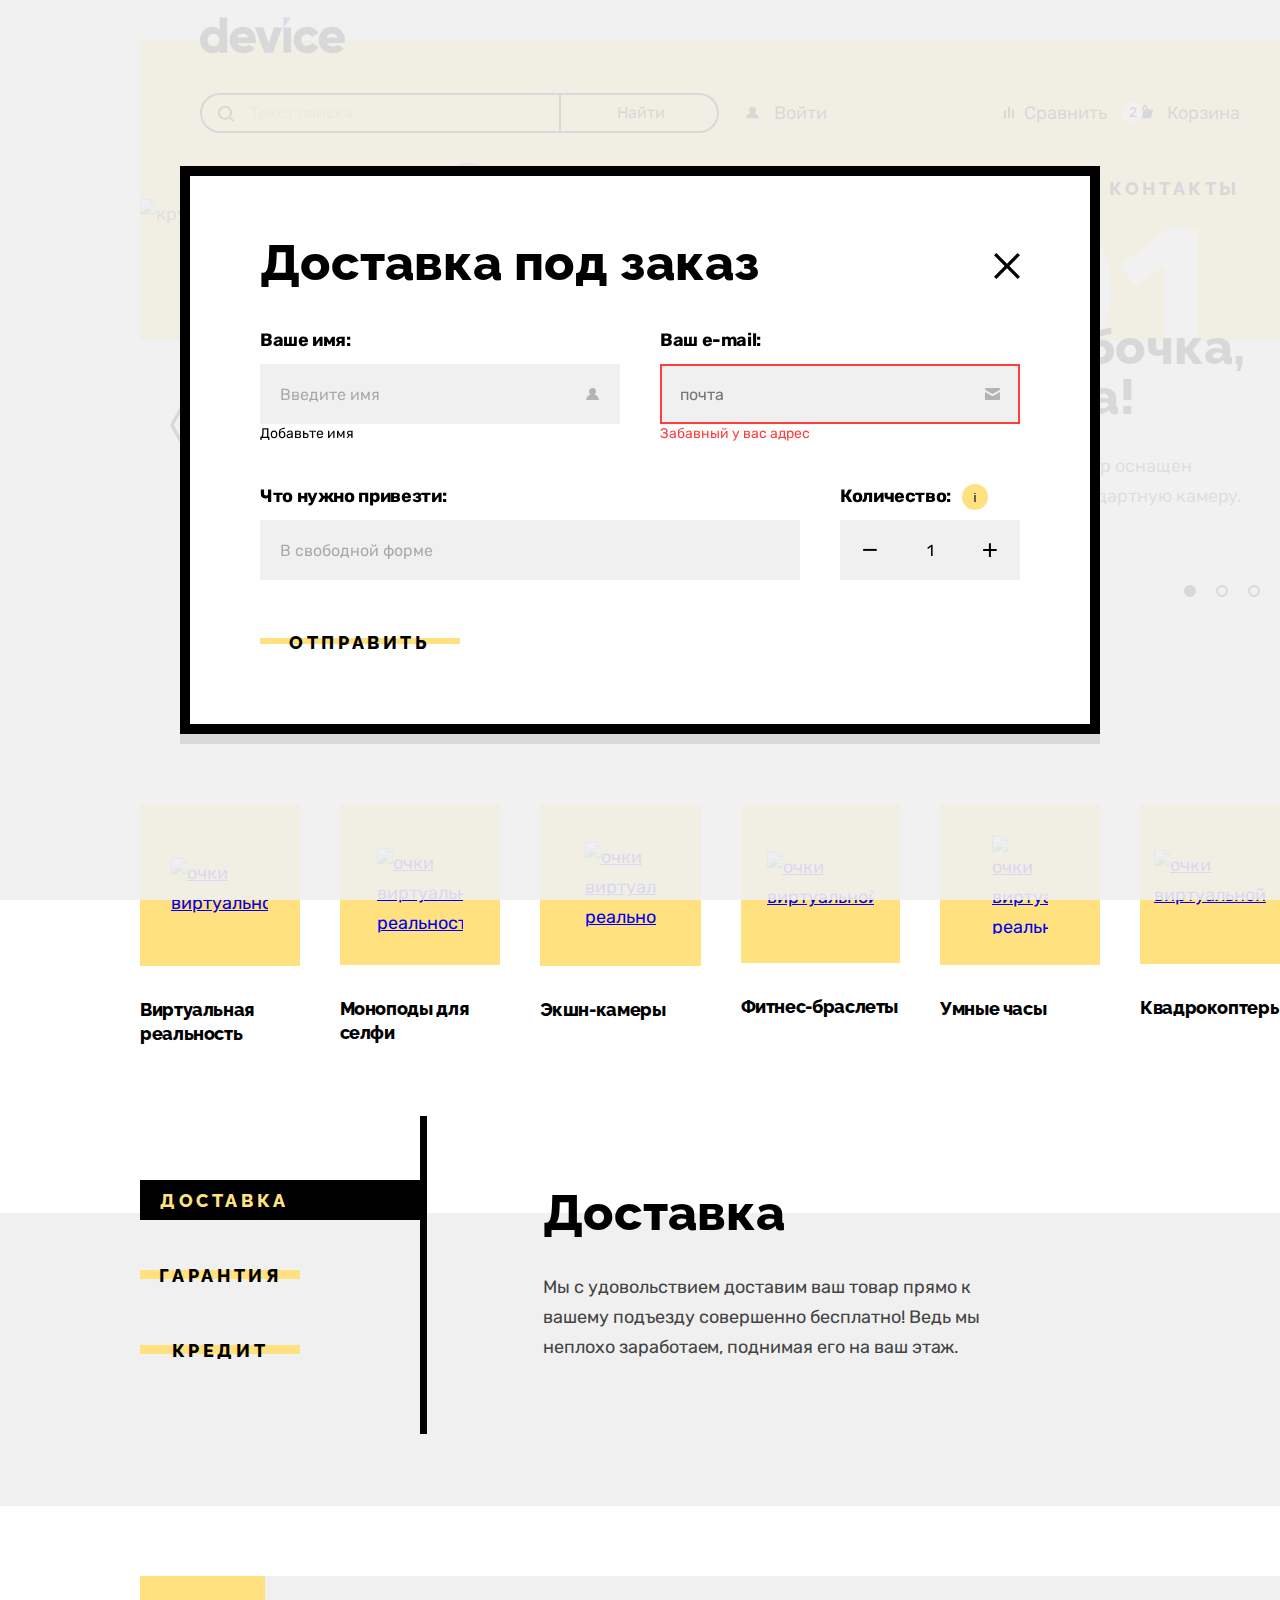
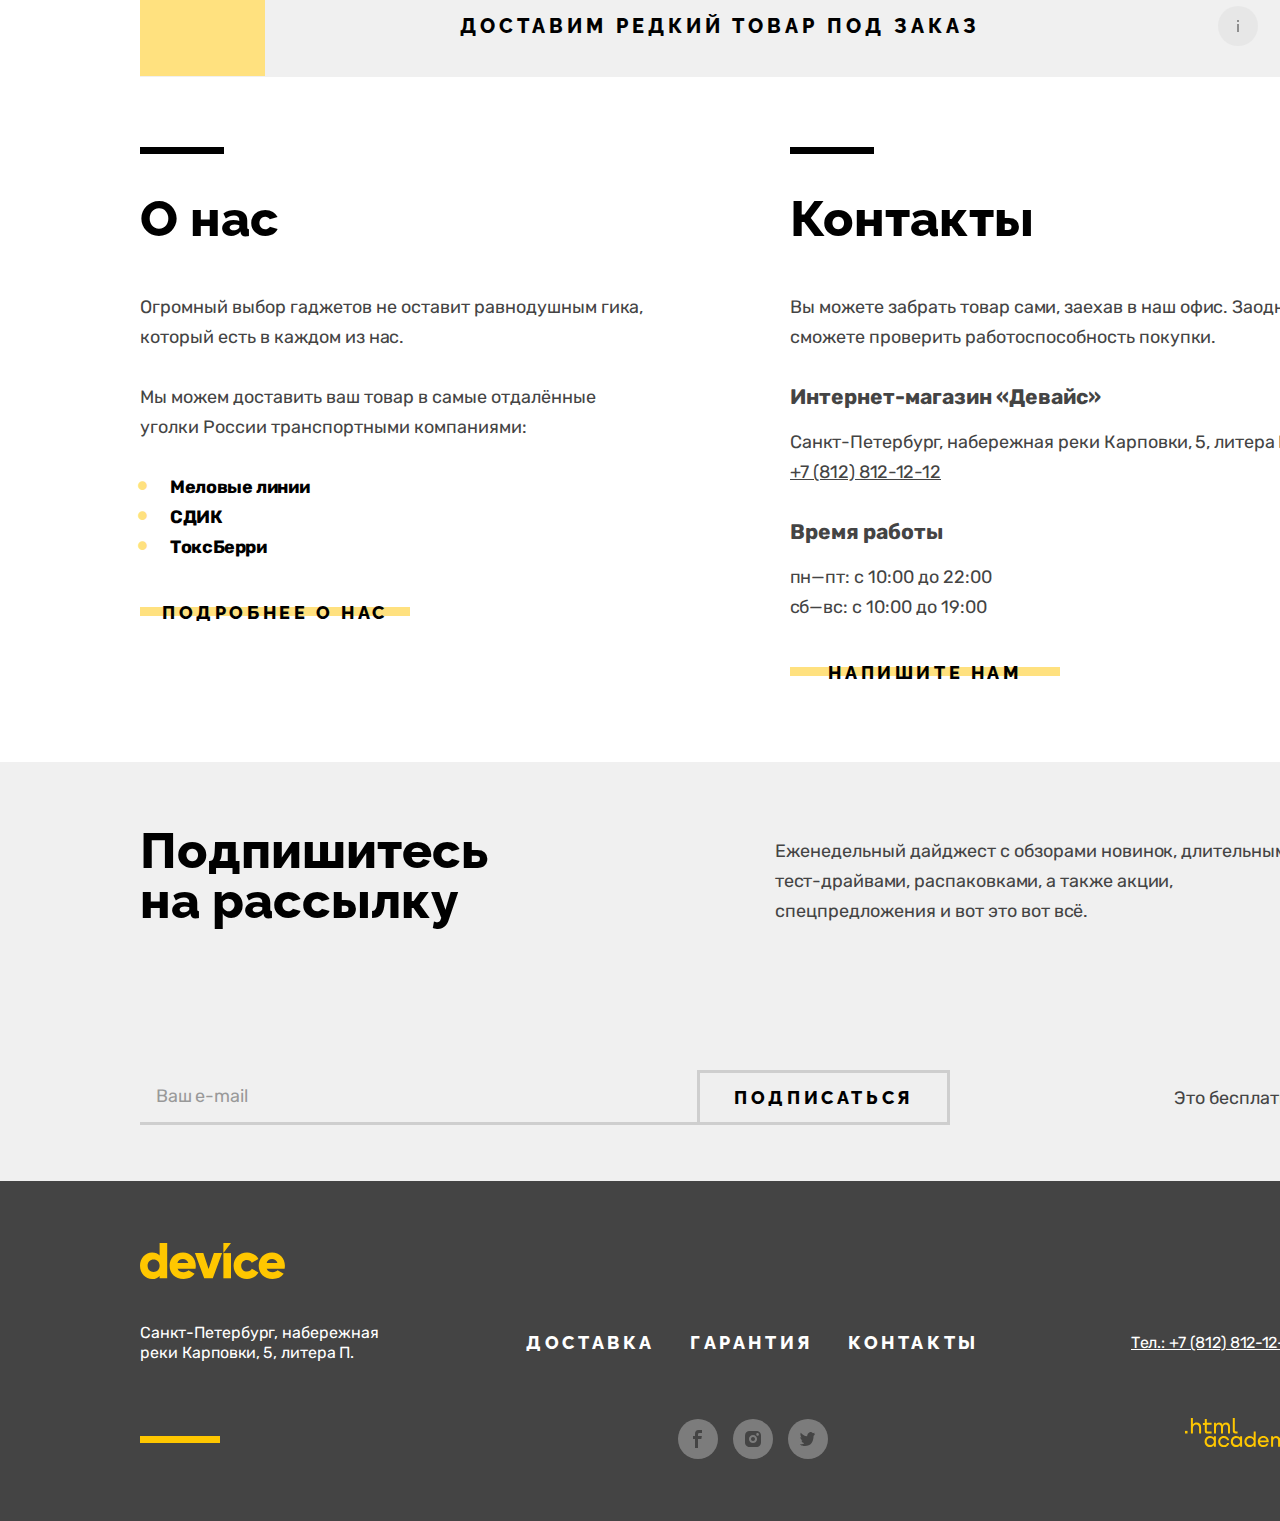
==== commit 17cc7c5e: "защитил от переполнения модальное окно" ====
--- a/index.html
+++ b/index.html
@@ -490,7 +490,6 @@
             </main>
             <footer class="page_footer">
               <div class="container">
-                k
                 <a class="logo_yellow_link">
                   <svg width="145" height="36" viewBox="0 0 145 36" fill="none" xmlns="http://www.w3.org/2000/svg">
                     <path
@@ -604,20 +603,26 @@
                   </button>
                   <form class="modal_form" method="post" action="#">
                     <ul class="modal_form_input_list">
+                      <div class="row_wrapper row_wrapper_1">
                       <li class="model_form_input_item">
                         <label class="modal_form_label modal_form_label_name">
                           Ваше имя:
                           <input class="modal_form_input input_name" type="text" value="Введите имя" placeholder="Введите имя" required>
-                          <span class="modal_form_input_notation">Добавьте имя</span>
+
                         </label>
                       </li>
                       <li class="model_form_input_item">
                         <label class="modal_form_label modal_form_label_email">
                           Ваш e-mail:
                           <input class="modal_form_input input_email" type="email" placeholder="почта" required>
-                          <span class="modal_form_input_notation modal_form_input_notation_wrong">Забавный у вас адрес</span>
                         </label>
                       </li>
+                      </div>
+                      <li class="model_form_input_item model_form_input_item_notation">
+                        <span class="modal_form_input_notation">Добавьте имя</span>
+                        <span class="modal_form_input_notation modal_form_input_notation_wrong">Забавный у вас адрес</span>
+                      </li>
+                      <div class="row_wrapper row_wrapper_2">
                       <li class="model_form_input_item">
                         <label class="modal_form_label">
                           Что нужно привезти:
@@ -647,6 +652,7 @@
                             </p>
                           </label>
                         </li>
+                        </div>
                       </ul>
                       <button class="modal_button_submit" type="submit">Отправить</button>
                     </form>
--- a/styles/style.css
+++ b/styles/style.css
@@ -2436,13 +2436,13 @@
 
 .modal_contant {
   position: relative;
-  width: 940px;
+  width: 920px;
   min-height: 568px;
   background: #FFFFFF;
   border: 10px solid #000000;
   box-sizing: border-box;
   box-shadow: 0px 10px 0px rgba(0, 0, 0, 0.1);
-  padding: 72px 80px;
+  padding: 62px 70px;
   display: flex;
   flex-wrap: wrap;
   justify-content: space-between;
@@ -2492,15 +2492,11 @@
 
 .modal_form_input_list {
   list-style: none;
+  width: 760px;
   padding: 0;
   margin: 0;
   display: flex;
-  justify-content: space-between;
   flex-wrap: wrap;
-}
-
-.model_form_input_item {
-  margin-bottom: 42px;
 }
 
 
@@ -2518,10 +2514,18 @@
   width: 360px;
 }
 
+.row_wrapper {
+  display: flex;
+  width: 760px;
+  align-items: flex-end;
+  justify-content: space-between;
+}
+
 .modal_form_label_counter {
   position: relative;
   display: flex;
   flex-direction: row;
+  justify-content: flex-start;
 }
 
 .modal_form_input {
@@ -2581,12 +2585,21 @@
 
 
 .modal_form_input_notation {
+  display: block;
   font-family: "Rubik", sans-serif;
   font-style: normal;
   font-weight: normal;
   font-size: 14px;
   line-height: 20px;
   color: #000000;
+  width: 360px;
+}
+
+.model_form_input_item_notation {
+  margin-bottom: 42px;
+  display: flex;
+  flex-grow: 1;
+  justify-content: space-between;
 }
 
 .modal_form_input_notation_wrong {
@@ -2624,7 +2637,7 @@
 .modal_tooltip_button {
   position: absolute;
   top: -2px;
-  right: 30px;
+  right: 32px;
   width: 26px;
   height: 26px;
   border: none;
@@ -2681,6 +2694,7 @@
   margin: 0;
 }
 
+
 .counter_wrapper {
   margin: 0;
   display: flex;
@@ -2730,9 +2744,10 @@
   color: #000000;
   width: 200px;
   min-height: 40px;
-  background-image: linear-gradient(to bottom, #ffffff, #ffffff 38%, #FFE17F 38%, #FFE17F 55%, #ffffff 55%, #ffffff 100%);
+  background-image: linear-gradient(to bottom, #ffffff, #ffffff 39%, #FFE17F 39%, #FFE17F 55%, #ffffff 55%, #ffffff 100%);
   border: none;
   padding: 0 10px;
+  margin-top: 42px;
   cursor: pointer;
 }
 
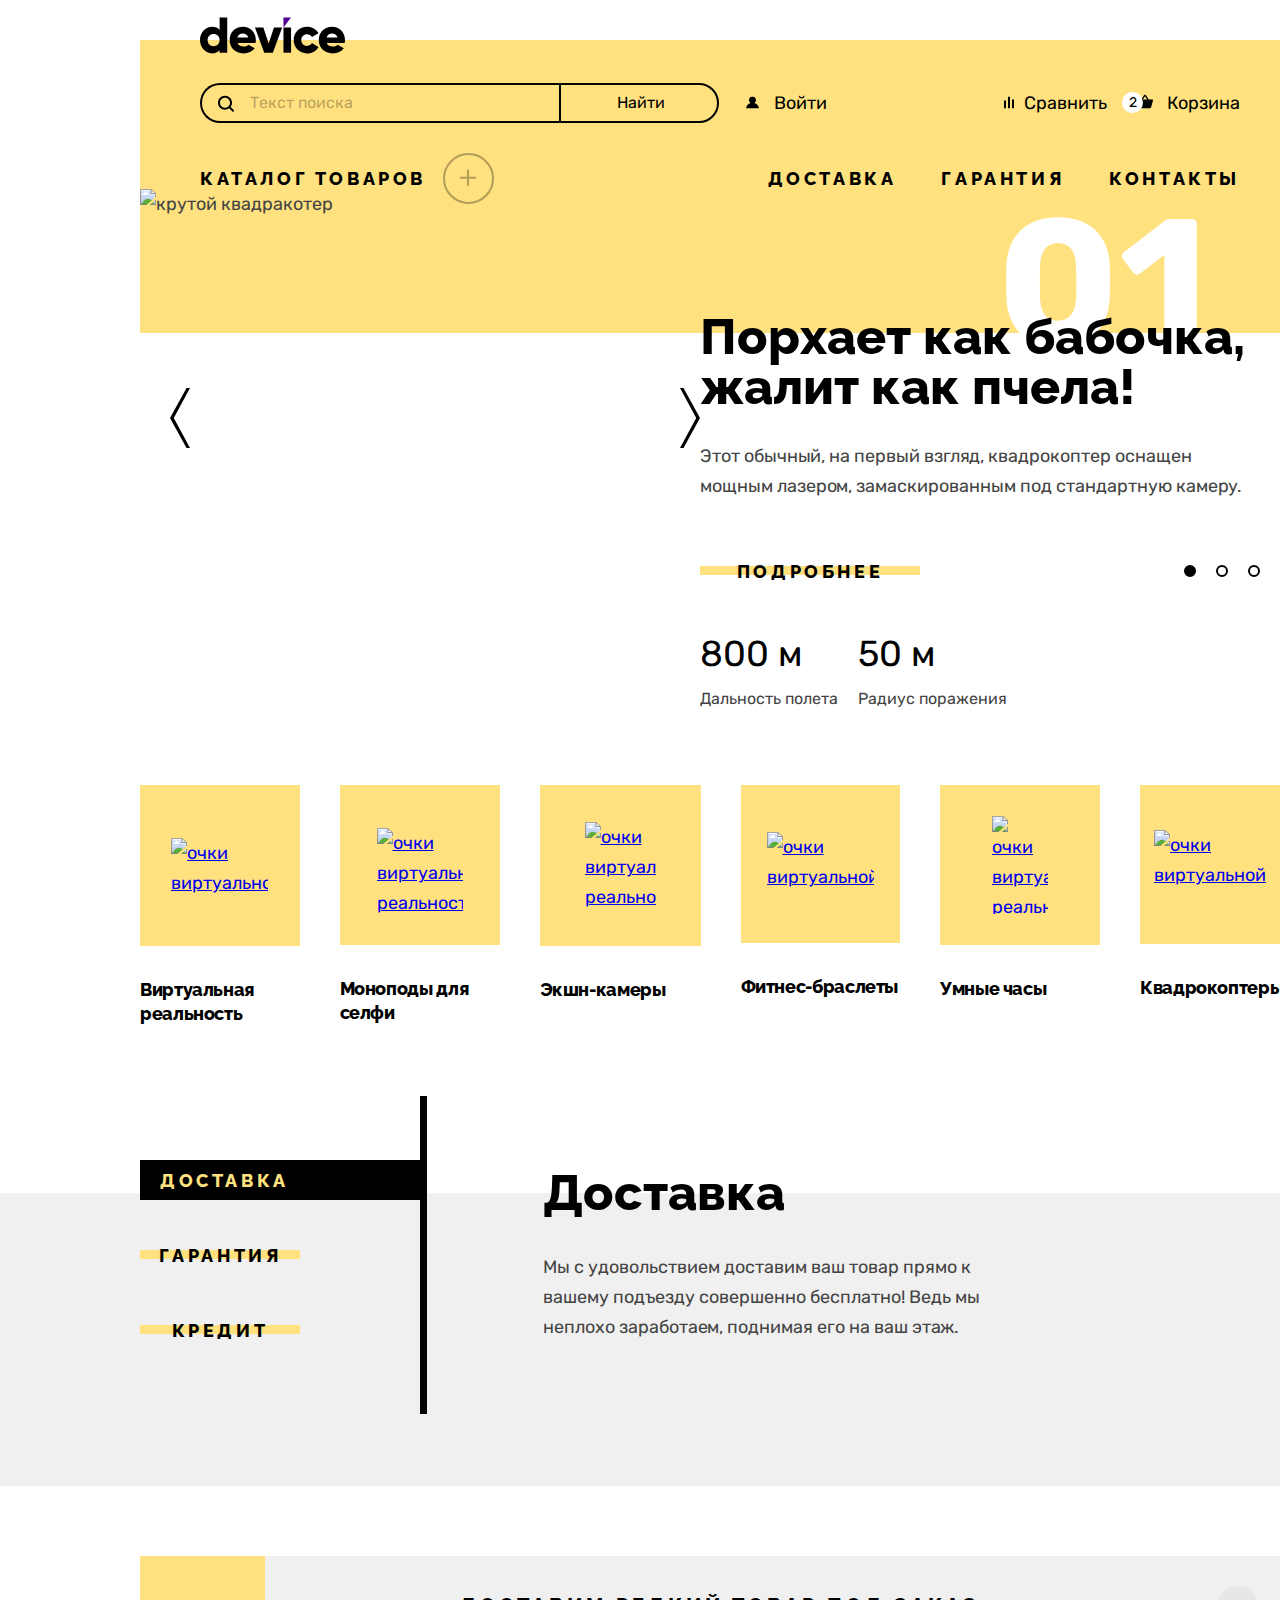
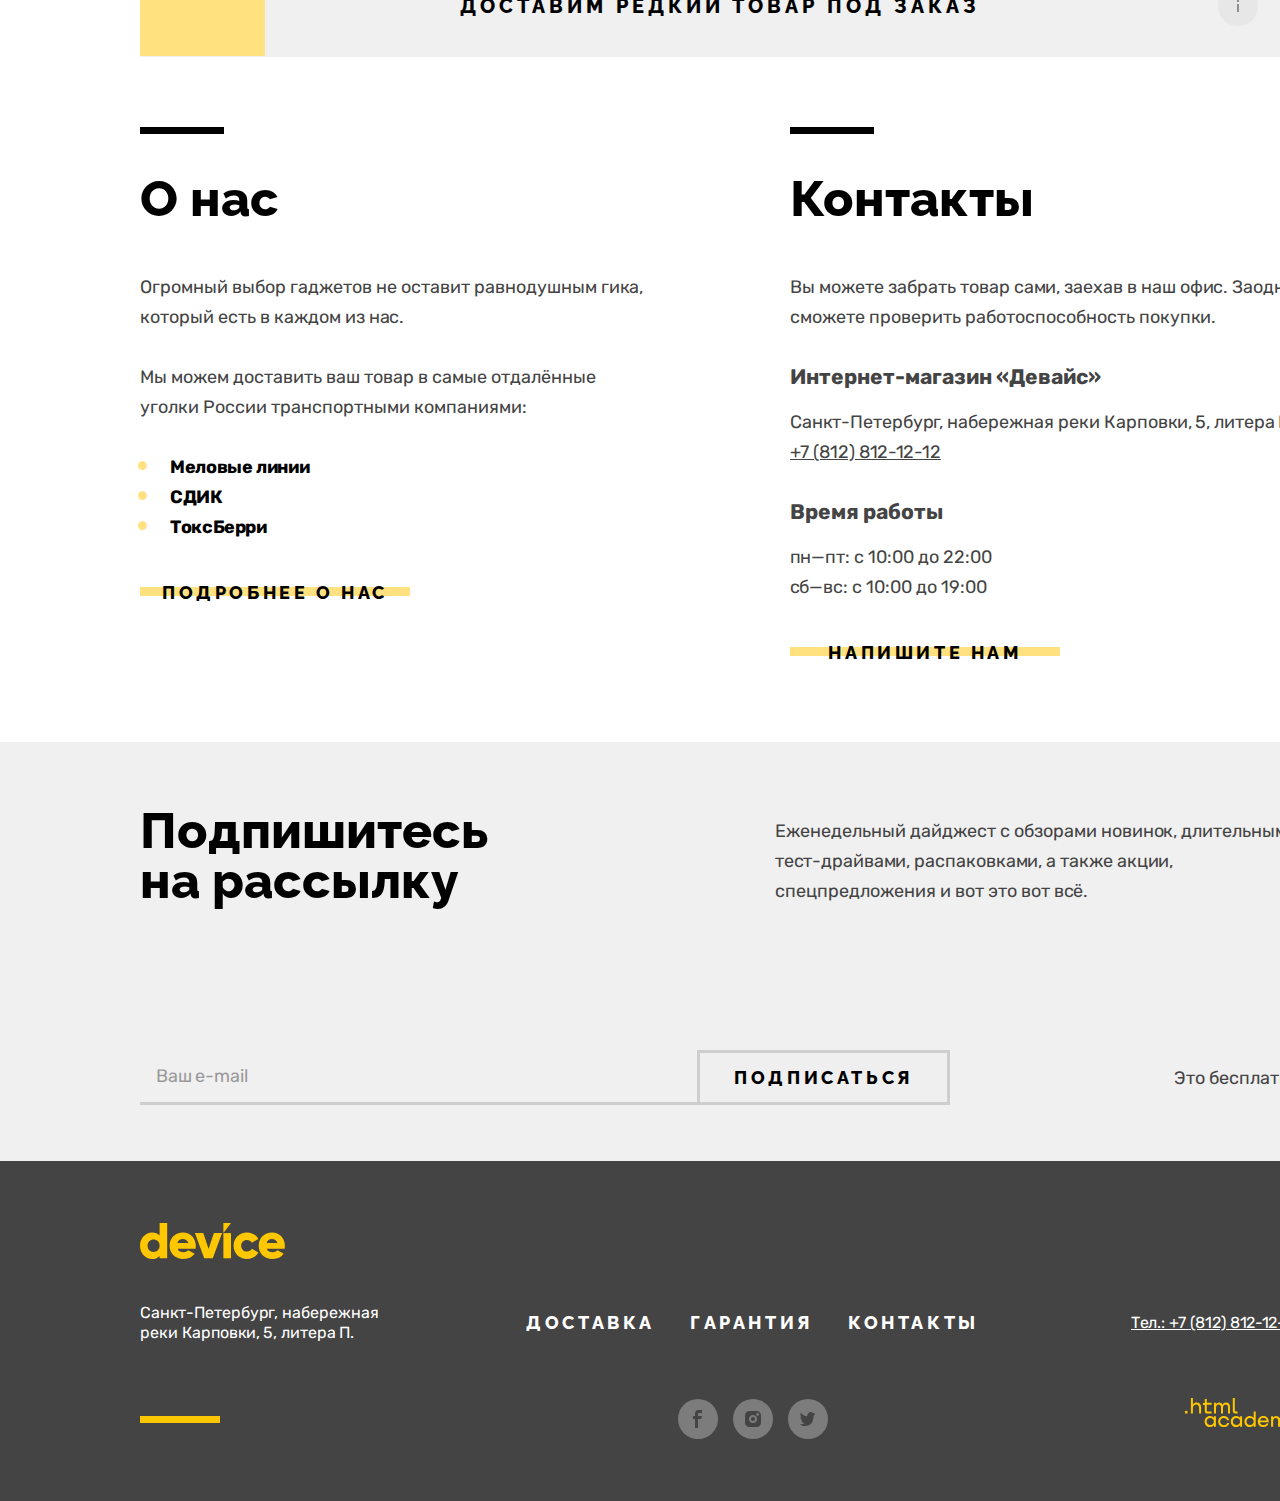
==== commit c7fbfe0e: "исправил ошибки на валидаторе" ====
--- a/index.html
+++ b/index.html
@@ -95,7 +95,7 @@
       <ul class="basket_list">
         <li class="basket_item">
           <a class="basket_item_link" href="#">
-            <img class="basket_image" src="./images/png/product-1-small 5.png" width="39" height="43"
+            <img class="basket_image" src="./images/png/product-1-small-5.png" width="39" height="43"
             alt="селфипалка в карзине покупок">
             <p class="basket_description">Любительская селфи-палка</p>
           </a>
@@ -104,7 +104,7 @@
           </li>
           <li class="basket_item">
             <a class="basket_item_link" href="#">
-              <img class="basket_image" src="./images/png/product-2-small 5.png" width="39" height="43"
+              <img class="basket_image" src="./images/png/product-2-small-5.png" width="39" height="43"
               alt="селфипалка в карзине покупок">
               <p class="basket_description">Профессиональная
                 селфи-палка</p>
@@ -124,7 +124,7 @@
       <ul class="navigation_catalog_list">
         <li class="navigation_catalog_item">
           <a class="navigation_catalog_link navigation_catalog_link_popover" href="catalog.html">Каталог товаров</a>
-          <ul class="popover_catalog_list">
+          <div class="popover_catalog_list">
             <ul class="popover_catalog_list_inside">
               <li class="popover_catalog_item_inside">
                 <a class="popover_catalog_link" href="#">Виртуальная реальность</a>
@@ -149,7 +149,7 @@
                 <a class="popover_catalog_link" href="#">Квадрокоптеры</a>
               </li>
             </ul>
-          </ul>
+          </div>
         </li>
         <li class="navigation_catalog_item">
           <a class="navigation_catalog_link" href="#">Доставка</a>
@@ -158,506 +158,504 @@
           <a class="navigation_catalog_link" href="#">Гарантия</a>
         </li>
         <li class="navigation_catalog_item">
-            <a class="navigation_catalog_link" href="#">Контакты</a>
+          <a class="navigation_catalog_link" href="#">Контакты</a>
+        </li>
+      </ul>
+    </nav>
+  </div>
+</header>
+<main class="page_main">
+  <div class="container">
+    <section class="slider">
+      <h1 class="visually_hidden">Интернет-магазин Device</h1>
+      <ol class="slider_list">
+        <li class="slider_item slider_current">
+          <div class="image-wrapper">
+            <img class="slider_img" src="./images/png/slider-1.png" width="560" height="560" alt="крутой квадракотер">
+            <div class="button-wrapper">
+              <button class="slider_button slider_button_previos">
+                <svg class="slider_button_img" width="20" height="60" viewBox="0 0 20 60" fill="currentColor"
+                xmlns="http://www.w3.org/2000/svg">
+                <path d="M20 60H16.5L0 30L16.5 0H20L3.8 30L20 60Z" />
+              </svg>
+            </button>
+            <button class="slider_button slider_button_next">
+              <svg class="slider_button_img" width="20" height="60" viewBox="0 0 20 60" fill="none"
+              xmlns="http://www.w3.org/2000/svg">
+              <path
+              d="M-5.24537e-06 1.74846e-06L3.49999 1.44248e-06L20 30L3.5 60L0 60L16.2 30L-5.24537e-06 1.74846e-06Z"
+              fill="black" />
+            </svg>
+          </button>
+        </div>
+      </div>
+      <div class="slider_description_wrapper">
+        <span class="slider-number">01</span>
+        <h3 class="slider_title">Порхает как бабочка,
+          жалит как пчела!</h3>
+          <p class="slider_description">Этот обычный, на первый взгляд, квадрокоптер оснащен мощным лазером,
+            замаскированным под стандартную камеру.
+          </p>
+          <div class="slider_indicators_wrapper">
+            <div class="slider_link_wrapper">
+              <a class="slider_link" href="#">Подробнее</a>
+            </div>
+            <ol class="slider_indicators_list">
+              <li class="slider_indicators_item ">
+                <a class="slider_indicators_link slider_1 slider_indicators_link_current" href="#"></a>
+              </li>
+              <li class="slider_indicators_item">
+                <a class="slider_indicators_link slider_2" href="#"></a>
+              </li>
+              <li class="slider_indicators_item">
+                <a class="slider_indicators_link" href="#"></a>
+              </li>
+            </ol>
+          </div>
+          <div class="slider_dl_wrapper">
+            <dl class="slider_dl">
+              <dt class="slider_dt">Дальность полета</dt>
+              <dd class="slider_dd">800 м</dd>
+            </dl>
+            <dl class="slider_dl">
+              <dt class="slider_dt">Радиус поражения</dt>
+              <dd class="slider_dd">50 м</dd>
+            </dl>
+          </div>
+        </div>
+      </li>
+      <li class="slider_item slider_next">
+        <div class="image-wrapper">
+          <img class="slider_img" src="./images/png/slider-2.png" width="560" height="560" alt="крутые смарт часы">
+          <div class="button-wrapper">
+            <button class="slider_button slider_button_previos">
+              <svg class="slider_button_img" width="20" height="60" viewBox="0 0 20 60" fill="currentColor"
+              xmlns="http://www.w3.org/2000/svg">
+              <path d="M20 60H16.5L0 30L16.5 0H20L3.8 30L20 60Z" />
+            </svg>
+          </button>
+          <button class="slider_button slider_button_next">
+            <svg class="slider_button_img" width="20" height="60" viewBox="0 0 20 60" fill="none"
+            xmlns="http://www.w3.org/2000/svg">
+            <path
+            d="M-5.24537e-06 1.74846e-06L3.49999 1.44248e-06L20 30L3.5 60L0 60L16.2 30L-5.24537e-06 1.74846e-06Z"
+            fill="black" />
+          </svg>
+        </button>
+      </div>
+    </div>
+    <div class="slider_description_wrapper">
+      <span class="slider-number">02</span>
+      <h3 class="slider_title">Худеем
+        правильно!</h3>
+        <p class="slider_description">Мотивирующие фитнес-браслеты помогут найти в себе силы
+          не пропускать занятия и соблюдать диету.
+        </p>
+        <div class="slider_indicators_wrapper">
+          <div class="slider_link_wrapper">
+            <a class="slider_link" href="#">Подробнее</a>
+          </div>
+          <ol class="slider_indicators_list">
+            <li class="slider_indicators_item ">
+              <a class="slider_indicators_link slider_1 slider_indicators_link_current" href="#"></a>
+            </li>
+            <li class="slider_indicators_item">
+              <a class="slider_indicators_link slider_2" href="#"></a>
+            </li>
+            <li class="slider_indicators_item">
+              <a class="slider_indicators_link" href="#"></a>
+            </li>
+          </ol>
+        </div>
+        <div class="slider_dl_wrapper">
+          <dl class="slider_dl">
+            <dt class="slider_dt">Без подзарядки</dt>
+            <dd class="slider_dd">48 часов</dd>
+          </dl>
+        </div>
+      </div>
+    </li>
+    <li class="slider_item slider_previus">
+      <div class="image-wrapper">
+        <img class="slider_img" src="./images/png/slider-3.png" width="560" height="560" alt="крутые селфи-палки">
+        <div class="button-wrapper">
+          <button class="slider_button slider_button_previos">
+            <svg class="slider_button_img" width="20" height="60" viewBox="0 0 20 60" fill="currentColor"
+            xmlns="http://www.w3.org/2000/svg">
+            <path d="M20 60H16.5L0 30L16.5 0H20L3.8 30L20 60Z" />
+          </svg>
+        </button>
+        <button class="slider_button slider_button_next">
+          <svg class="slider_button_img" width="20" height="60" viewBox="0 0 20 60" fill="none"
+          xmlns="http://www.w3.org/2000/svg">
+          <path
+          d="M-5.24537e-06 1.74846e-06L3.49999 1.44248e-06L20 30L3.5 60L0 60L16.2 30L-5.24537e-06 1.74846e-06Z"
+          fill="black" />
+        </svg>
+      </button>
+    </div>
+  </div>
+  <div class="slider_description_wrapper">
+    <span class="slider-number">03</span>
+    <h3 class="slider_title">Делай селфи,
+      как Бен Стиллер! </h3>
+      <p class="slider_description">Самая длинная палка для селфи доступна в нашем магазине.
+        Восемь (Восемь, Карл!) метров длиной и весом всего 5 кг.
+      </p>
+      <div class="slider_indicators_wrapper">
+        <div class="slider_link_wrapper">
+          <a class="slider_link" href="#">Подробнее</a>
+        </div>
+        <ol class="slider_indicators_list">
+          <li class="slider_indicators_item ">
+            <a class="slider_indicators_link slider_1 slider_indicators_link_current" href="#"></a>
+          </li>
+          <li class="slider_indicators_item">
+            <a class="slider_indicators_link slider_2" href="#"></a>
+          </li>
+          <li class="slider_indicators_item">
+            <a class="slider_indicators_link" href="#"></a>
+          </li>
+        </ol>
+      </div>
+      <div class="slider_dl_wrapper">
+        <dl class="slider_dl">
+          <dt class="slider_dt">Длина палки</dt>
+          <dd class="slider_dd">8,5 м</dd>
+        </dl>
+        <dl class="slider_dl">
+          <dt class="slider_dt">Вес палки</dt>
+          <dd class="slider_dd">5 кг</dd>
+        </dl>
+        <dl class="slider_dl">
+          <dt class="slider_dt">Материал</dt>
+          <dd class="slider_dd">Карбон</dd>
+        </dl>
+      </div>
+    </div>
+  </li>
+</ol>
+</section>
+<section class="catalog_categories">
+  <ul class="catalog_categories_list">
+    <li class="catalog_categories_item">
+      <a class="catalog_categories_link catalog_categories_link_virtual" href="#">
+        <img class="catalog_categories_img" src="./images/svg/virtual_icon.svg" width="97" height="55"
+        alt="очки виртуальной реальности">
+      </a>
+      <p class="catalog_categories_description">Виртуальная
+        реальность</p>
+      </li>
+      <li class="catalog_categories_item">
+        <a class="catalog_categories_link catalog_categories_link_selfi" href="#">
+          <img class="catalog_categories_img virtual-img" src="./images/svg/selfi-icon.svg" width="86" height="117"
+          alt="очки виртуальной реальности">
+        </a>
+        <p class="catalog_categories_description">Моноподы
+          для селфи</p>
+        </li>
+        <li class="catalog_categories_item">
+          <a class="catalog_categories_link catalog_categories_link_camera" href="#">
+            <img class="catalog_categories_img virtual-img" src="./images/svg/camera-icon.svg" width="71" height="87"
+            alt="очки виртуальной реальности">
+          </a>
+          <p class="catalog_categories_description">Экшн-камеры</p>
+        </li>
+        <li class="catalog_categories_item">
+          <a class="catalog_categories_link catalog_categories_link_fitness" href="#">
+            <img class="catalog_categories_img virtual-img" src="./images/svg/fitness_icon.svg" width="107"
+            height="64" alt="очки виртуальной реальности">
+          </a>
+          <p class="catalog_categories_description">Фитнес-браслеты</p>
+        </li>
+        <li class="catalog_categories_item">
+          <a class="catalog_categories_link catalog_categories_link_smart" href="#">
+            <img class="catalog_categories_img virtual-img" src="./images/svg/smart_icon.svg" width="56" height="98"
+            alt="очки виртуальной реальности">
+          </a>
+          <p class="catalog_categories_description">Умные часы</p>
+        </li>
+        <li class="catalog_categories_item">
+          <a class="catalog_categories_link catalog_categories_link_quadro" href="#">
+            <img class="catalog_categories_img virtual-img" src="./images/svg/quadro_icon.svg" width="132" height="69"
+            alt="очки виртуальной реальности">
+          </a>
+          <p class="catalog_categories_description">Квадрокоптеры</p>
+        </li>
+      </ul>
+    </section>
+  </div>
+  <section class="delivery">
+    <div class="container">
+      <div class="delivery_wrapper">
+        <ul class="delivery_list">
+          <li class="delivery_item">
+            <a class="delivery_link delivery_link_current" href="#">
+              Доставка
+            </a>
+          </li>
+          <li class="delivery_item">
+            <a class="delivery_link" href="#">
+              Гарантия
+            </a>
+          </li>
+          <li class="delivery_item">
+            <a class="delivery_link" href="#">
+              Кредит
+            </a>
           </li>
         </ul>
-      </nav>
+        <div class="delivery_description_wrapper delivery_card  delivery_description_current">
+          <h2 class="delivery_title">Доставка</h2>
+          <p class="delivery_description">Мы с удовольствием доставим ваш товар прямо
+            к вашему подъезду совершенно бесплатно! Ведь
+            мы неплохо заработаем, поднимая его на ваш этаж.
+          </p>
+        </div>
+        <div class="delivery_description_wrapper garanty_card  delivery_description_none">
+          <h2 class="delivery_title">Гарантия</h2>
+          <p class="delivery_description">Если из-за возгорания купленного у нас товара у вас
+            сгорит дом — не переживайте, мы выдадим вам новый.
+            Товар, не дом, конечно же.
+          </p>
+        </div>
+        <div class="delivery_description_wrapper credit_card  delivery_description_none">
+          <h2 class="delivery_title">Кредит</h2>
+          <p class="delivery_description">Залезть в долговую яму стало проще! Кредитные
+            консультанты подберут для вас наиболее выгодные условия кредита. Выгодные для банка, разумеется.
+          </p>
+        </div>
+      </div>
     </div>
-  </header>
-  <main class="page_main">
-    <div class="container">
-      <section class="slider">
-        <h1 class="visually_hidden">Интернет-магазин Device</h1>
-        <ol class="slider_list">
-          <li class="slider_item slider_current">
-            <div class="image-wrapper">
-              <img class="slider_img" src="./images/png/slider-1.png" width="560" height="560" alt="крутой квадракотер">
-              <div class="button-wrapper">
-                <button class="slider_button slider_button_previos">
-                  <svg class="slider_button_img" width="20" height="60" viewBox="0 0 20 60" fill="currentColor"
-                  xmlns="http://www.w3.org/2000/svg">
-                  <path d="M20 60H16.5L0 30L16.5 0H20L3.8 30L20 60Z" />
+  </section>
+  <div class="container">
+    <article class="delivery_article">
+      <a class="delivery_article_description" href="#">Доставим редкий товар под заказ</a>
+    </article>
+  </div>
+  <div class="container">
+    <section class="about_us">
+      <div class="about_us_column">
+        <div class="decor_wrapper"></div>
+        <h2 class="about_us_title">О нас</h2>
+        <p class="about_us_description">Огромный выбор гаджетов не оставит равнодушным гика, который есть в каждом из
+          нас.
+        </p>
+        <p class="about_us_description">Мы можем доставить ваш товар в самые отдалённые уголки России транспортными
+          компаниями:
+        </p>
+        <ul class="about_us_list">
+          <li class="about_us_item"><span class="about_us_list_style">Меловые линии</span></li>
+          <li class="about_us_item"><span class="about_us_list_style">СДИК</span></li>
+          <li class="about_us_item"><span class="about_us_list_style">ТоксБерри</span></li>
+        </ul>
+        <a class="about_us_link" href="#">Подробнее о нас</a>
+      </div>
+      <div class="about_us_column">
+        <div class="decor_wrapper"></div>
+        <h2 class="about_us_title">Контакты</h2>
+        <p class="about_us_description">Вы можете забрать товар сами, заехав в наш офис.
+          Заодно сможете проверить работоспособность покупки.
+        </p>
+        <h3 class="contacts_title">Интернет-магазин «Девайс»</h3>
+        <p class="about_us_description">Санкт-Петербург, набережная реки Карповки, 5, литера П.
+          <a class="contacts_tel_link" href="tel:78128121212">+7 (812) 812-12-12</a>
+        </p>
+        <h3 class="contacts_title">Время работы</h3>
+        <p class="work_time_description">пн—пт: с 10:00 до 22:00</p>
+        <p class="work_time_description">сб—вс: с 10:00 до 19:00</p>
+        <a class="about_us_link" href="#">Напишите нам</a>
+      </div>
+    </section>
+    </div>
+    <section class="subscribe">
+      <div class="container">
+        <div class="subscribe_description_wrapper">
+          <h2 class="subscribe_title">Подпишитесь
+            на рассылку</h2>
+            <p class="subscribe_description">Еженедельный дайджест с обзорами новинок,
+              длительными тест-драйвами, распаковками, а также акции, спецпредложения и вот это вот всё.
+            </p>
+          </div>
+          <div class="form_and_notation_wrapper">
+            <form class="subscribe_form" action="#" method="get" name="subscribe_form">
+              <label class="subscribe_input_label"><span class="visually_hidden">Введите адресс электронной почты</span>
+                <input class="subscribe_input" type="email" name="email" placeholder="Ваш e-mail">
+              </label>
+              <label class="subscribe_input_label"><span class="visually_hidden">Дайте согласие на подписку</span>
+                <input class="subscribe_submit" type="submit" name="submit" value="Подписаться">
+              </label>
+            </form>
+            <span class="subscribe_notation">Это бесплатно</span>
+          </div>
+        </div>
+      </section>
+    </main>
+    <footer class="page_footer">
+      <div class="container">
+        <a class="logo_yellow_link">
+          <svg width="145" height="36" viewBox="0 0 145 36" fill="none" xmlns="http://www.w3.org/2000/svg">
+            <path
+            d="M27.2 0V35.3H19.6V32.9C17.9 34.8 15.5 36 12.1 36C5.5 36 0 30.2 0 22.7C0 15.2 5.5 9.4 12.1 9.4C15.5 9.4 18 10.6 19.6 12.5V0H27.2ZM19.6 22.7C19.6 18.9 17.1 16.5 13.6 16.5C10.1 16.5 7.6 18.9 7.6 22.7C7.6 26.5 10.1 28.9 13.6 28.9C17.1 28.8 19.6 26.5 19.6 22.7Z"
+            fill="#FFC700" />
+            <path
+            d="M43.7 29.1999C45.8 29.1999 47.5 28.3999 48.5 27.2999L54.6 30.7999C52.1 34.1999 48.4 35.9999 43.6 35.9999C35 35.9999 29.6 30.1999 29.6 22.6999C29.6 15.1999 35 9.3999 43 9.3999C50.4 9.3999 55.8 15.0999 55.8 22.6999C55.8 23.7999 55.7 24.7999 55.5 25.6999H37.6C38.6 28.2999 40.9 29.1999 43.7 29.1999ZM48.3 20.0999C47.5 17.1999 45.2 16.0999 42.9 16.0999C40 16.0999 38.1 17.4999 37.4 20.0999H48.3Z"
+            fill="#FFC700" />
+            <path
+            d="M82.1 10.1001L72.8 35.3001H64.2L54.9 10.1001H63.3L68.6 26.1001L73.9 10.1001C73.9 10.1001 82.1 10.1001 82.1 10.1001Z"
+            fill="#FFC700" />
+            <path d="M83.4 10.1001H91V35.3001H83.4V10.1001Z" fill="#FFC700" />
+            <path
+            d="M93.6 22.6999C93.6 15.1999 99.3 9.3999 107 9.3999C111.9 9.3999 116.2 11.9999 118.4 15.8999L111.8 19.6999C110.9 17.8999 109.1 16.8999 106.9 16.8999C103.6 16.8999 101.2 19.2999 101.2 22.6999C101.2 26.1999 103.6 28.4999 106.9 28.4999C109.1 28.4999 111 27.3999 111.8 25.6999L118.4 29.4999C116.3 33.3999 112 35.9999 107 35.9999C99.3 35.9999 93.6 30.1999 93.6 22.6999Z"
+            fill="#FFC700" />
+            <path
+            d="M132.8 29.1999C134.9 29.1999 136.6 28.3999 137.6 27.2999L143.7 30.7999C141.2 34.1999 137.5 35.9999 132.7 35.9999C124.1 35.9999 118.7 30.1999 118.7 22.6999C118.7 15.1999 124.2 9.3999 132.1 9.3999C139.5 9.3999 144.9 15.0999 144.9 22.6999C144.9 23.7999 144.8 24.7999 144.6 25.6999H126.7C127.7 28.2999 130 29.1999 132.8 29.1999ZM137.5 20.0999C136.7 17.1999 134.4 16.0999 132.1 16.0999C129.2 16.0999 127.3 17.4999 126.6 20.0999H137.5Z"
+            fill="#FFC700" />
+            <path d="M83.4 0V10.1L91 0H83.4Z" fill="#FFC700" />
+          </svg>
+        </a>
+        <div class="footer_grid_wrapper">
+          <p class="footer_description">Санкт-Петербург, набережная
+            реки Карповки, 5, литера П.
+          </p>
+          <ul class="footer_services_list">
+            <li class="footer_services_item">
+              <a class="footer_services_link" href="#">Доставка</a>
+            </li>
+            <li class="footer_services_item">
+              <a class="footer_services_link" href="#">Гарантия</a>
+            </li>
+            <li class="footer_services_item">
+              <a class="footer_services_link" href="#">Контакты</a>
+            </li>
+          </ul>
+          <a class="footer_tel" href="tel:+78128121212">Тел.: +7 (812) 812-12-12</a>
+          <div class="footer_decor_line"></div>
+          <ul class="foote_social_list">
+            <li class="footer_social_item">
+              <a class="footer_social_link" href="#">
+                <span class="visually_hidden">Фейсбук</span>
+                <svg width="9" height="18" viewBox="0 0 9 18" fill="currentColor" xmlns="http://www.w3.org/2000/svg">
+                  <path d="M6.5 3H9V0H5.6C2.8 0 2 1.7 2 4.2V6H0V9H2V18H5V9H8.3L8.9 6H5V4.5C5 3.7 5.3 3 6.5 3Z" />
                 </svg>
-              </button>
-              <button class="slider_button slider_button_next">
-                <svg class="slider_button_img" width="20" height="60" viewBox="0 0 20 60" fill="none"
-                xmlns="http://www.w3.org/2000/svg">
-                <path
-                d="M-5.24537e-06 1.74846e-06L3.49999 1.44248e-06L20 30L3.5 60L0 60L16.2 30L-5.24537e-06 1.74846e-06Z"
-                fill="black" />
-              </svg>
-            </button>
-          </div>
-        </div>
-            <div class="slider_description_wrapper">
-              <span class="slider-number">01</span>
-              <h3 class="slider_title">Порхает как бабочка,
-                жалит как пчела!</h3>
-                <p class="slider_description">Этот обычный, на первый взгляд, квадрокоптер оснащен мощным лазером,
-                  замаскированным под стандартную камеру.
+              </a>
+            </li>
+            <li class="footer_social_item">
+              <a class="footer_social_link" href="#">
+                <span class="visually_hidden">Инстаграм</span>
+                <svg width="16" height="16" viewBox="0 0 16 16" fill="currentColor" xmlns="http://www.w3.org/2000/svg">
+                  <path
+                  d="M8 10C9.10457 10 10 9.10457 10 8C10 6.89543 9.10457 6 8 6C6.89543 6 6 6.89543 6 8C6 9.10457 6.89543 10 8 10Z" />
+                  <path
+                  d="M14.7 1.3C13.8 0.4 12.7 0 11.3 0H4.7C1.9 0 0 1.9 0 4.7V11.3C0 12.7 0.4 13.9 1.4 14.7C2.3 15.6 3.4 16 4.7 16H11.3C12.7 16 13.9 15.6 14.7 14.7C15.5
+                  13.8 16 12.7 16 11.3V4.7C16 3.3 15.6 2.1 14.7 1.3ZM8 12.1C5.8 12.1 3.9 10.3 3.9
+                  8C3.9 5.7 5.8 3.9 8 3.9C10.2 3.9 12.1 5.7 12.1 8C12.1 10.3 10.2 12.1 8 12.1ZM12.6 4.7C11.9
+                  4.7 11.3 4.2 11.3 3.4C11.3 2.6 11.8 2.1 12.6 2.1C13.3 2.1 13.9 2.7 13.9 3.4C13.9 4.1 13.3 4.7 12.6 4.7Z" />
+                </svg>
+              </a>
+            </li>
+            <li class="footer_social_item">
+              <a class="footer_social_link" href="#"><span class="visually_hidden">Твиттер</span>
+                <svg width="15" height="15" viewBox="0 0 15 15" fill="currentColor" xmlns="http://www.w3.org/2000/svg">
+                  <path d="M9.7 0.155143C11.2 -0.344857 12.3 0.455143 12.9 1.25514C13.4 1.05514 14 0.855143 14.6 0.655143C14.6 1.45514 14.1 2.05514
+                  13.8 2.25514C14.5 2.45514 15 1.85514 15 1.85514C14.9 2.75514 14.1 3.55514 13.6 3.75514C13.4 10.0551 10.8 14.1551 4.7 14.0551C4.2 14.0551
+                  4.8 14.0551 4.3 14.0551C4 14.0551 0.6 13.6551 0 12.2551C2 12.4551 3.4 11.8551 4.1 11.1551C3.3 10.8551 1.7 10.7551 1.5 8.35514C1.8 8.55514
+                  2 8.65514 2.6 8.55514C1.5 7.75514 0.3 7.05514 0.4 5.05514C0.7 5.35514 1.3 5.55514 1.6 5.45514C1 5.25514 -0.2 2.35514 0.8 0.855143C2.4
+                  2.55514 4.1 4.25514 7.1 4.35514C7.3 2.25514 8.1 0.855143 9.7 0.155143Z" />
+                </svg>
+              </a>
+            </li>
+          </ul>
+          <a class="logo_partner_link" href="#">
+            <svg width="115" height="33" viewBox="0 0 115 33" fill="currentColor" xmlns="http://www.w3.org/2000/svg">
+              <path d="M0 12.9V15.5H2.5V12.9H0Z" />
+              <path
+              d="M11.6 4.5C10 4.5 8.8 5.2 8 6.2H7.9V0H5.9V15.5H7.9V10.2C7.9 8.1 9.2 6.6 11.2 6.6C13 6.6 14.1 8 14.1 9.8V15.5H16.1V9.4C16.2 6.4 14.3 4.5 11.6 4.5Z" />
+              <path
+              d="M26.6 4.8H21.8V1.1H19.8V4.9H17.9V6.9H19.8V12.9C19.8 14.6 20.8 15.6 22.5 15.6H26.6V13.6H22.9C22.2 13.6 21.8 13.2 21.8 12.5V6.8H26.6V4.8Z" />
+              <path
+              d="M41.1 4.6C39.5 4.6 38.2 5.4 37.6 6.7H37.5C36.9 5.5 35.7 4.6 34.1 4.6C32.7 4.6 31.6 5.4 31 6.4H30.9V4.8H29V15.4H31V10C31 8 32 6.5 33.6 6.5C35.1 6.5 36 7.5 36 9.1V15.4H38V9.8C38 7.4 39.4 6.5 40.6 6.5C42.1 6.5 43 7.5 43 9.1V15.4H45V8.9C45.1 6.4 43.6 4.6 41.1 4.6Z" />
+              <path
+              d="M47.8 12.7C47.8 14.4 48.8 15.4 50.6 15.4H52.6V13.4H50.9C50.2 13.4 49.8 13 49.8 12.3V0H47.8V12.7Z" />
+              <path
+              d="M28.9 19.7C28 18.6 26.7 17.9 25 17.9C21.9 17.9 19.6 20.2 19.6 23.5C19.6 26.8 21.9 29.1 25 29.1C26.8 29.1 28 28.3 28.8 27.2H28.9V28.8H30.9V18.2H28.9V19.7ZM25.3 27.1C23.1 27.1 21.7 25.5 21.7 23.5C21.7 21.5 23.1 19.9 25.3 19.9C27.5 19.9 28.9 21.5 28.9 23.5C28.9 25.4 27.5 27.1 25.3 27.1Z" />
+              <path
+              d="M44.2 22C43.7 19.6 41.6 17.9 38.8 17.9C35.4 17.9 33.2 20.4 33.2 23.5C33.2 26.6 35.4 29.1 38.8 29.1C41.6 29.1 43.7 27.3 44.2 24.9H42.1C41.7 26.2 40.4 27.2 38.8 27.2C36.6 27.2 35.2 25.6 35.2 23.6C35.2 21.6 36.6 20 38.8 20C40.4 20 41.6 21 42.1 22.2H44.2V22Z" />
+              <path
+              d="M55.1 19.7C54.2 18.6 52.9 17.9 51.2 17.9C48.1 17.9 45.8 20.2 45.8 23.5C45.8 26.8 48.1 29.1 51.2 29.1C53 29.1 54.2 28.3 55 27.2H55.1V28.8H57.1V18.2H55.1V19.7ZM51.5 27.1C49.3 27.1 47.9 25.5 47.9 23.5C47.9 21.5 49.3 19.9 51.5 19.9C53.7 19.9 55.1 21.5 55.1 23.5C55.1 25.4 53.6 27.1 51.5 27.1Z" />
+              <path
+              d="M68.7 19.8C67.8 18.7 66.5 17.9 64.8 17.9C61.7 17.9 59.4 20.2 59.4 23.5C59.4 26.8 61.6 29.1 64.8 29.1C66.5 29.1 67.8 28.3 68.6 27.3H68.7V28.8H70.7V13.4H68.7V19.8ZM65.1 27.1C62.9 27.1 61.5 25.5 61.5 23.5C61.5 21.5 62.9 19.9 65.1 19.9C67.3 19.9 68.7 21.5 68.7 23.5C68.6 25.5 67.2 27.1 65.1 27.1Z" />
+              <path
+              d="M78.3 17.9C75 17.9 72.8 20.4 72.8 23.5C72.8 26.5 74.9 29.1 78.3 29.1C80.8 29.1 82.8 27.8 83.5 25.5H81.4C80.9 26.5 79.8 27.1 78.4 27.1C76.5 27.1 75.1 25.8 75 24.2H83.8C84 20.6 81.8 17.9 78.3 17.9ZM78.3 19.8C80 19.8 81.3 20.8 81.6 22.4H75.1C75.4 20.9 76.6 19.8 78.3 19.8Z" />
+              <path
+              d="M98.2 17.9C96.6 17.9 95.3 18.7 94.6 19.9H94.5C93.9 18.7 92.7 17.9 91.1 17.9C89.7 17.9 88.6 18.6 88 19.7V18.2H86.1V28.8H88.1V23.4C88.1 21.4 89.1 20 90.7 19.9C92.2 19.9 93.1 20.9 93.1 22.5V28.8H95.1V23.2C95.1 20.8 96.5 19.9 97.7 19.9C99.2 19.9 100.1 20.9 100.1 22.5V28.8H102.1V22.3C102.2 19.7 100.7 17.9 98.2 17.9Z" />
+              <path
+              d="M109.4 27L105.8 18.1H103.6L108.4 29.7C108.1 30.6 107.7 30.9 106.7 30.9H104.2V32.9H106.7C108.5 32.9 109.5 32.1 110.2 30.3L114.9 18.1H112.8L109.4 27Z" />
+            </svg>
+          </a>
+        </div>
+      </div>
+    </footer>
+    <div class="modal_container modal_close">
+      <div class="modal_contant">
+        <h2 class="modal_title">Доставка под заказ</h2>
+        <button class="close_button" type="button">
+          <svg width="26" height="26" viewBox="0 0 26 26" fill="none" xmlns="http://www.w3.org/2000/svg">
+            <path d="M26 2.36364L23.6364 0L13 10.6364L2.36364 0L0 2.36364L10.6364 13L0 23.6364L2.36364 26L13
+            15.3636L23.6364 26L26 23.6364L15.3636 13L26 2.36364Z" fill="black" />
+          </svg>
+        </button>
+        <form class="modal_form" method="post" action="#">
+          <ul class="modal_form_input_list">
+            <li class="model_form_input_item">
+              <label class="modal_form_label modal_form_label_name">
+                Ваше имя:
+                <input class="modal_form_input input_name" type="text" value="Введите имя" placeholder="Введите имя" required>
+              </label>
+            </li>
+            <li class="model_form_input_item">
+              <label class="modal_form_label modal_form_label_email">
+                Ваш e-mail:
+                <input class="modal_form_input input_email" type="email" placeholder="почта" required>
+              </label>
+            </li>
+            <li class="model_form_input_item model_form_input_item_notation">
+              <span class="modal_form_input_notation">Добавьте имя</span>
+              <span class="modal_form_input_notation modal_form_input_notation_wrong">Забавный у вас адрес</span>
+            </li>
+            <li class="model_form_input_item">
+              <label class="modal_form_label">
+                Что нужно привезти:
+                <input class="modal_form_input modal_form_input_wishes" type="text" value="В свободной форме"
+                placeholder="В свободной форме" required>
+              </label>
+            </li>
+            <li class="model_form_input_item model_form_input_item_counter">
+              <p class="tooltip_wrapper">
+                <label class="modal_form_label modal_form_label_counter">
+                  Количество:
+                  <button class="modal_tooltip_button"> i
+                    <span class="modal_tooltip">Постараемся найти, сколько нужно. Привезём сколько получится по
+                      требованиям
+                      к провозу багажа.</span>
+                      <span class="visually_hidden">дополнительные условия доставки</span>
+                    </button>
+                  </label>
                 </p>
-                <div class="slider_indicators_wrapper">
-                  <div class="slider_link_wrapper">
-                    <a class="slider_link" href="#">Подробнее</a>
-                  </div>
-                  <ol class="slider_indicators_list">
-                    <li class="slider_indicators_item ">
-                      <a class="slider_indicators_link slider_1 slider_indicators_link_current" href="#"></a>
-                    </li>
-                    <li class="slider_indicators_item">
-                      <a class="slider_indicators_link slider_2" href="#"></a>
-                    </li>
-                    <li class="slider_indicators_item">
-                      <a class="slider_indicators_link" href="#"></a>
-                    </li>
-                  </ol>
-                </div>
-                <div class="slider_dl_wrapper">
-                  <dl class="slider_dl">
-                    <dd class="slider_dd">Дальность полета</dd>
-                    <dt class="slider_dt">800 м</dt>
-                  </dl>
-                  <dl class="slider_dl">
-                    <dd class="slider_dd">Радиус поражения</dd>
-                    <dt class="slider_dt">50 м</dt>
-                  </dl>
-                </div>
-              </div>
-            </li>
-            <li class="slider_item slider_next">
-              <div class="image-wrapper">
-                <img class="slider_img" src="./images/png/slider-2.png" width="560" height="560" alt="крутые смарт часы">
-                <div class="button-wrapper">
-                  <button class="slider_button slider_button_previos">
-                    <svg class="slider_button_img" width="20" height="60" viewBox="0 0 20 60" fill="currentColor"
-                    xmlns="http://www.w3.org/2000/svg">
-                    <path d="M20 60H16.5L0 30L16.5 0H20L3.8 30L20 60Z" />
-                  </svg>
-                </button>
-                <button class="slider_button slider_button_next">
-                  <svg class="slider_button_img" width="20" height="60" viewBox="0 0 20 60" fill="none"
-                  xmlns="http://www.w3.org/2000/svg">
-                  <path
-                  d="M-5.24537e-06 1.74846e-06L3.49999 1.44248e-06L20 30L3.5 60L0 60L16.2 30L-5.24537e-06 1.74846e-06Z"
-                  fill="black" />
-                </svg>
-              </button>
-            </div>
-          </div>
-          <div class="slider_description_wrapper">
-            <span class="slider-number">02</span>
-            <h3 class="slider_title">Худеем
-              правильно!</h3>
-              <p class="slider_description">Мотивирующие фитнес-браслеты помогут найти в себе силы
-                не пропускать занятия и соблюдать диету.
-              </p>
-              <div class="slider_indicators_wrapper">
-                <div class="slider_link_wrapper">
-                  <a class="slider_link" href="#">Подробнее</a>
-                </div>
-                <ol class="slider_indicators_list">
-                  <li class="slider_indicators_item ">
-                    <a class="slider_indicators_link slider_1 slider_indicators_link_current" href="#"></a>
-                  </li>
-                  <li class="slider_indicators_item">
-                    <a class="slider_indicators_link slider_2" href="#"></a>
-                  </li>
-                  <li class="slider_indicators_item">
-                    <a class="slider_indicators_link" href="#"></a>
-                  </li>
-                </ol>
-              </div>
-              <div class="slider_dl_wrapper">
-                <dl class="slider_dl">
-                  <dd class="slider_dd">Без подзарядки</dd>
-                  <dt class="slider_dt">48 часов</dt>
-                </dl>
-              </div>
-            </div>
-          </li>
-          <li class="slider_item slider_previus">
-            <div class="image-wrapper">
-              <img class="slider_img" src="./images/png/slider-3.png" width="560" height="560" alt="крутые селфи-палки">
-              <div class="button-wrapper">
-                <button class="slider_button slider_button_previos">
-                  <svg class="slider_button_img" width="20" height="60" viewBox="0 0 20 60" fill="currentColor"
-                  xmlns="http://www.w3.org/2000/svg">
-                  <path d="M20 60H16.5L0 30L16.5 0H20L3.8 30L20 60Z" />
-                </svg>
-              </button>
-              <button class="slider_button slider_button_next">
-                <svg class="slider_button_img" width="20" height="60" viewBox="0 0 20 60" fill="none"
-                xmlns="http://www.w3.org/2000/svg">
-                <path
-                d="M-5.24537e-06 1.74846e-06L3.49999 1.44248e-06L20 30L3.5 60L0 60L16.2 30L-5.24537e-06 1.74846e-06Z"
-                fill="black" />
-              </svg>
-            </button>
-          </div>
-        </div>
-        <div class="slider_description_wrapper">
-          <span class="slider-number">03</span>
-          <h3 class="slider_title">Делай селфи,
-            как Бен Стиллер! </h3>
-            <p class="slider_description">Самая длинная палка для селфи доступна в нашем магазине.
-              Восемь (Восемь, Карл!) метров длиной и весом всего 5 кг.
-            </p>
-            <div class="slider_indicators_wrapper">
-              <div class="slider_link_wrapper">
-                <a class="slider_link" href="#">Подробнее</a>
-              </div>
-              <ol class="slider_indicators_list">
-                <li class="slider_indicators_item ">
-                  <a class="slider_indicators_link slider_1 slider_indicators_link_current" href="#"></a>
-                </li>
-                <li class="slider_indicators_item">
-                  <a class="slider_indicators_link slider_2" href="#"></a>
-                </li>
-                <li class="slider_indicators_item">
-                  <a class="slider_indicators_link" href="#"></a>
-                </li>
-              </ol>
-            </div>
-            <div class="slider_dl_wrapper">
-              <dl class="slider_dl">
-                <dd class="slider_dd">Длина палки</dd>
-                <dt class="slider_dt">8,5 м</dt>
-              </dl>
-              <dl class="slider_dl">
-                <dd class="slider_dd">Вес палки</dd>
-                <dt class="slider_dt">5 кг</dt>
-              </dl>
-              <dl class="slider_dl">
-                <dd class="slider_dd">Материал</dd>
-                <dt class="slider_dt">Карбон</dt>
-              </dl>
-            </div>
-          </div>
-        </li>
-      </ol>
-    </section>
-    <section class="catalog_categories">
-      <ul class="catalog_categories_list">
-        <li class="catalog_categories_item">
-          <a class="catalog_categories_link catalog_categories_link_virtual" href="#">
-            <img class="catalog_categories_img" src="./images/svg/virtual_icon.svg" width="97" height="55"
-            alt="очки виртуальной реальности">
-          </a>
-          <p class="catalog_categories_description">Виртуальная
-            реальность</p>
-          </li>
-          <li class="catalog_categories_item">
-            <a class="catalog_categories_link catalog_categories_link_selfi" href="#">
-              <img class="catalog_categories_img virtual-img" src="./images/svg/selfi-icon.svg" width="86" height="117"
-              alt="очки виртуальной реальности">
-            </a>
-            <p class="catalog_categories_description">Моноподы
-              для селфи</p>
-            </li>
-            <li class="catalog_categories_item">
-              <a class="catalog_categories_link catalog_categories_link_camera" href="#">
-                <img class="catalog_categories_img virtual-img" src="./images/svg/camera-icon.svg" width="71" height="87"
-                alt="очки виртуальной реальности">
-              </a>
-              <p class="catalog_categories_description">Экшн-камеры</p>
-            </li>
-            <li class="catalog_categories_item">
-              <a class="catalog_categories_link catalog_categories_link_fitness" href="#">
-                <img class="catalog_categories_img virtual-img" src="./images/svg/fitness_icon.svg" width="107"
-                height="64" alt="очки виртуальной реальности">
-              </a>
-              <p class="catalog_categories_description">Фитнес-браслеты</p>
-            </li>
-            <li class="catalog_categories_item">
-              <a class="catalog_categories_link catalog_categories_link_smart" href="#">
-                <img class="catalog_categories_img virtual-img" src="./images/svg/smart_icon.svg" width="56" height="98"
-                alt="очки виртуальной реальности">
-              </a>
-              <p class="catalog_categories_description">Умные часы</p>
-            </li>
-            <li class="catalog_categories_item">
-              <a class="catalog_categories_link catalog_categories_link_quadro" href="#">
-                <img class="catalog_categories_img virtual-img" src="./images/svg/quadro_icon.svg" width="132" height="69"
-                alt="очки виртуальной реальности">
-              </a>
-              <p class="catalog_categories_description">Квадрокоптеры</p>
-            </li>
-          </ul>
-        </section>
-      </div>
-      <section class="delivery">
-        <div class="container">
-          <div class="delivery_wrapper">
-            <ul class="delivery_list">
-              <li class="delivery_item">
-                <a class="delivery_link delivery_link_current" href="#">
-                  Доставка
-                </a>
-              </li>
-              <li class="delivery_item">
-                <a class="delivery_link" href="#">
-                  Гарантия
-                </a>
-              </li>
-              <li class="delivery_item">
-                <a class="delivery_link" href="#">
-                  Кредит
-                </a>
+                <p class="counter_wrapper">
+                  <button class="button_counter button_counter_min" type="button">
+                    <span class="visually_hidden">уменьшите колличество</span>
+                  </button>
+                  <input class="modal_form_input modal_form_input_counter" type="number" placeholder="1" value="1" required>
+                  <button class="button_counter button_counter_max" type="button">
+                    <span class="visually_hidden">увеличте количество</span>
+                  </button>
+                </p>
               </li>
             </ul>
-            <div class="delivery_description_wrapper delivery_card  delivery_description_current">
-              <h2 class="delivery_title">Доставка</h2>
-              <p class="delivery_description">Мы с удовольствием доставим ваш товар прямо
-                к вашему подъезду совершенно бесплатно! Ведь
-                мы неплохо заработаем, поднимая его на ваш этаж.
-              </p>
-            </div>
-            <div class="delivery_description_wrapper garanty_card  delivery_description_none">
-              <h2 class="delivery_title">Гарантия</h2>
-              <p class="delivery_description">Если из-за возгорания купленного у нас товара у вас
-                сгорит дом — не переживайте, мы выдадим вам новый.
-                Товар, не дом, конечно же.
-              </p>
-            </div>
-            <div class="delivery_description_wrapper credit_card  delivery_description_none">
-              <h2 class="delivery_title">Кредит</h2>
-              <p class="delivery_description">Залезть в долговую яму стало проще! Кредитные
-                консультанты подберут для вас наиболее выгодные условия кредита. Выгодные для банка, разумеется.
-              </p>
-            </div>
-          </div>
-        </section>
-        <div class="container">
-          <article class="delivery_article">
-            <a class="delivery_article_description" href="#">Доставим редкий товар под заказ</a>
-          </article>
-        </div>
-      </div>
-      <div class="container">
-        <section class="about_us">
-          <div class="about_us_column">
-            <div class="decor_wrapper"></div>
-            <h2 class="about_us_title">О нас</h2>
-            <p class="about_us_description">Огромный выбор гаджетов не оставит равнодушным гика, который есть в каждом из
-              нас.</p>
-              <p class="about_us_description">Мы можем доставить ваш товар в самые отдалённые уголки России транспортными
-                компаниями:</p>
-                <ul class="about_us_list">
-                  <li class="about_us_item"><span class="about_us_list_style">Меловые линии</span></li>
-                  <li class="about_us_item"><span class="about_us_list_style">СДИК</span></li>
-                  <li class="about_us_item"><span class="about_us_list_style">ТоксБерри</span></li>
-                </ul>
-                <a class="about_us_link" href="#">Подробнее о нас</a>
-              </div>
-              <div class="about_us_column">
-                <div class="decor_wrapper"></div>
-                <h2 class="about_us_title">Контакты</h2>
-                <p class="about_us_description">Вы можете забрать товар сами, заехав в наш офис.
-                  Заодно сможете проверить работоспособность покупки. </p>
-                  <h3 class="contacts_title">Интернет-магазин «Девайс»</h3>
-                  <p class="about_us_description">Санкт-Петербург, набережная реки Карповки, 5, литера П.
-                    <a class="contacts_tel_link" href="tel:78128121212">+7 (812) 812-12-12</a>
-                  </p>
-                  <h3 class="contacts_title">Время работы</h3>
-                  <p class="work_time_description">пн—пт: с 10:00 до 22:00</p>
-                  <p class="work_time_description">сб—вс: с 10:00 до 19:00</p>
-                  <a class="about_us_link" href="#">Напишите нам</a>
-                </div>
-              </section>
-            </div>
-            <section class="subscribe">
-              <div class="container">
-                <div class="subscribe_description_wrapper">
-                  <h2 class="subscribe_title">Подпишитесь
-                    на рассылку</h2>
-                    <p class="subscribe_description">Еженедельный дайджест с обзорами новинок,
-                      длительными тест-драйвами, распаковками, а также акции, спецпредложения и вот это вот всё.
-                    </p>
-                  </div>
-                  <div class="form_and_notation_wrapper">
-                    <form class="subscribe_form" action="#" method="get" name="subscribe_form">
-                      <label class="subscribe_input_label"><span class="visually_hidden">Введите адресс электронной почты</span>
-                        <input class="subscribe_input" type="email" name="email" placeholder="Ваш e-mail">
-                      </label>
-                      <label class="subscribe_input_label"><span class="visually_hidden">Дайте согласие на подписку</span>
-                        <input class="subscribe_submit" type="submit" name="submit" value="Подписаться">
-                      </label>
-                    </form>
-                    <span class="subscribe_notation">Это бесплатно</span>
-                  </div>
-                </div>
-              </section>
-            </main>
-            <footer class="page_footer">
-              <div class="container">
-                <a class="logo_yellow_link">
-                  <svg width="145" height="36" viewBox="0 0 145 36" fill="none" xmlns="http://www.w3.org/2000/svg">
-                    <path
-                    d="M27.2 0V35.3H19.6V32.9C17.9 34.8 15.5 36 12.1 36C5.5 36 0 30.2 0 22.7C0 15.2 5.5 9.4 12.1 9.4C15.5 9.4 18 10.6 19.6 12.5V0H27.2ZM19.6 22.7C19.6 18.9 17.1 16.5 13.6 16.5C10.1 16.5 7.6 18.9 7.6 22.7C7.6 26.5 10.1 28.9 13.6 28.9C17.1 28.8 19.6 26.5 19.6 22.7Z"
-                    fill="#FFC700" />
-                    <path
-                    d="M43.7 29.1999C45.8 29.1999 47.5 28.3999 48.5 27.2999L54.6 30.7999C52.1 34.1999 48.4 35.9999 43.6 35.9999C35 35.9999 29.6 30.1999 29.6 22.6999C29.6 15.1999 35 9.3999 43 9.3999C50.4 9.3999 55.8 15.0999 55.8 22.6999C55.8 23.7999 55.7 24.7999 55.5 25.6999H37.6C38.6 28.2999 40.9 29.1999 43.7 29.1999ZM48.3 20.0999C47.5 17.1999 45.2 16.0999 42.9 16.0999C40 16.0999 38.1 17.4999 37.4 20.0999H48.3Z"
-                    fill="#FFC700" />
-                    <path
-                    d="M82.1 10.1001L72.8 35.3001H64.2L54.9 10.1001H63.3L68.6 26.1001L73.9 10.1001C73.9 10.1001 82.1 10.1001 82.1 10.1001Z"
-                    fill="#FFC700" />
-                    <path d="M83.4 10.1001H91V35.3001H83.4V10.1001Z" fill="#FFC700" />
-                    <path
-                    d="M93.6 22.6999C93.6 15.1999 99.3 9.3999 107 9.3999C111.9 9.3999 116.2 11.9999 118.4 15.8999L111.8 19.6999C110.9 17.8999 109.1 16.8999 106.9 16.8999C103.6 16.8999 101.2 19.2999 101.2 22.6999C101.2 26.1999 103.6 28.4999 106.9 28.4999C109.1 28.4999 111 27.3999 111.8 25.6999L118.4 29.4999C116.3 33.3999 112 35.9999 107 35.9999C99.3 35.9999 93.6 30.1999 93.6 22.6999Z"
-                    fill="#FFC700" />
-                    <path
-                    d="M132.8 29.1999C134.9 29.1999 136.6 28.3999 137.6 27.2999L143.7 30.7999C141.2 34.1999 137.5 35.9999 132.7 35.9999C124.1 35.9999 118.7 30.1999 118.7 22.6999C118.7 15.1999 124.2 9.3999 132.1 9.3999C139.5 9.3999 144.9 15.0999 144.9 22.6999C144.9 23.7999 144.8 24.7999 144.6 25.6999H126.7C127.7 28.2999 130 29.1999 132.8 29.1999ZM137.5 20.0999C136.7 17.1999 134.4 16.0999 132.1 16.0999C129.2 16.0999 127.3 17.4999 126.6 20.0999H137.5Z"
-                    fill="#FFC700" />
-                    <path d="M83.4 0V10.1L91 0H83.4Z" fill="#FFC700" />
-                  </svg>
-                </a>
-                <div class="footer_grid_wrapper">
-                  <p class="footer_description">Санкт-Петербург, набережная
-                    реки Карповки, 5, литера П.
-                  </p>
-                  <ul class="footer_services_list">
-                    <li class="footer_services_item">
-                      <a class="footer_services_link" href="#">Доставка</a>
-                    </li>
-                    <li class="footer_services_item">
-                      <a class="footer_services_link" href="#">Гарантия</a>
-                    </li>
-                    <li class="footer_services_item">
-                      <a class="footer_services_link" href="#">Контакты</a>
-                    </li>
-                  </ul>
-                  <a class="footer_tel" href="tel:+78128121212">Тел.: +7 (812) 812-12-12</a>
-                  <div class="footer_decor_line"></div>
-                  <ul class="foote_social_list">
-                    <li class="footer_social_item">
-                      <a class="footer_social_link" href="#">
-                        <span class="visually_hidden">Фейсбук</span>
-                        <svg width="9" height="18" viewBox="0 0 9 18" fill="currentColor" xmlns="http://www.w3.org/2000/svg">
-                          <path d="M6.5 3H9V0H5.6C2.8 0 2 1.7 2 4.2V6H0V9H2V18H5V9H8.3L8.9 6H5V4.5C5 3.7 5.3 3 6.5 3Z" />
-                        </svg>
-                      </a>
-                    </li>
-                    <li class="footer_social_item">
-                      <a class="footer_social_link" href="#">
-                        <span class="visually_hidden">Инстаграм</span>
-                        <svg width="16" height="16" viewBox="0 0 16 16" fill="currentColor" xmlns="http://www.w3.org/2000/svg">
-                          <path
-                          d="M8 10C9.10457 10 10 9.10457 10 8C10 6.89543 9.10457 6 8 6C6.89543 6 6 6.89543 6 8C6 9.10457 6.89543 10 8 10Z" />
-                          <path
-                          d="M14.7 1.3C13.8 0.4 12.7 0 11.3 0H4.7C1.9 0 0 1.9 0 4.7V11.3C0 12.7 0.4 13.9 1.4 14.7C2.3 15.6 3.4 16 4.7 16H11.3C12.7 16 13.9 15.6 14.7 14.7C15.5
-                          13.8 16 12.7 16 11.3V4.7C16 3.3 15.6 2.1 14.7 1.3ZM8 12.1C5.8 12.1 3.9 10.3 3.9
-                          8C3.9 5.7 5.8 3.9 8 3.9C10.2 3.9 12.1 5.7 12.1 8C12.1 10.3 10.2 12.1 8 12.1ZM12.6 4.7C11.9
-                          4.7 11.3 4.2 11.3 3.4C11.3 2.6 11.8 2.1 12.6 2.1C13.3 2.1 13.9 2.7 13.9 3.4C13.9 4.1 13.3 4.7 12.6 4.7Z" />
-                        </svg>
-                      </a>
-                    </li>
-                    <li class="footer_social_item">
-                      <a class="footer_social_link" href="#"><span class="visually_hidden">Твиттер</span>
-                        <svg width="15" height="15" viewBox="0 0 15 15" fill="currentColor" xmlns="http://www.w3.org/2000/svg">
-                          <path d="M9.7 0.155143C11.2 -0.344857 12.3 0.455143 12.9 1.25514C13.4 1.05514 14 0.855143 14.6 0.655143C14.6 1.45514 14.1 2.05514
-                          13.8 2.25514C14.5 2.45514 15 1.85514 15 1.85514C14.9 2.75514 14.1 3.55514 13.6 3.75514C13.4 10.0551 10.8 14.1551 4.7 14.0551C4.2 14.0551
-                          4.8 14.0551 4.3 14.0551C4 14.0551 0.6 13.6551 0 12.2551C2 12.4551 3.4 11.8551 4.1 11.1551C3.3 10.8551 1.7 10.7551 1.5 8.35514C1.8 8.55514
-                          2 8.65514 2.6 8.55514C1.5 7.75514 0.3 7.05514 0.4 5.05514C0.7 5.35514 1.3 5.55514 1.6 5.45514C1 5.25514 -0.2 2.35514 0.8 0.855143C2.4
-                          2.55514 4.1 4.25514 7.1 4.35514C7.3 2.25514 8.1 0.855143 9.7 0.155143Z" />
-                        </svg>
-                      </a>
-                    </li>
-                  </ul>
-                  <a class="logo_partner_link" href="#">
-                    <svg width="115" height="33" viewBox="0 0 115 33" fill="currentColor" xmlns="http://www.w3.org/2000/svg">
-                      <path d="M0 12.9V15.5H2.5V12.9H0Z" />
-                      <path
-                      d="M11.6 4.5C10 4.5 8.8 5.2 8 6.2H7.9V0H5.9V15.5H7.9V10.2C7.9 8.1 9.2 6.6 11.2 6.6C13 6.6 14.1 8 14.1 9.8V15.5H16.1V9.4C16.2 6.4 14.3 4.5 11.6 4.5Z" />
-                      <path
-                      d="M26.6 4.8H21.8V1.1H19.8V4.9H17.9V6.9H19.8V12.9C19.8 14.6 20.8 15.6 22.5 15.6H26.6V13.6H22.9C22.2 13.6 21.8 13.2 21.8 12.5V6.8H26.6V4.8Z" />
-                      <path
-                      d="M41.1 4.6C39.5 4.6 38.2 5.4 37.6 6.7H37.5C36.9 5.5 35.7 4.6 34.1 4.6C32.7 4.6 31.6 5.4 31 6.4H30.9V4.8H29V15.4H31V10C31 8 32 6.5 33.6 6.5C35.1 6.5 36 7.5 36 9.1V15.4H38V9.8C38 7.4 39.4 6.5 40.6 6.5C42.1 6.5 43 7.5 43 9.1V15.4H45V8.9C45.1 6.4 43.6 4.6 41.1 4.6Z" />
-                      <path
-                      d="M47.8 12.7C47.8 14.4 48.8 15.4 50.6 15.4H52.6V13.4H50.9C50.2 13.4 49.8 13 49.8 12.3V0H47.8V12.7Z" />
-                      <path
-                      d="M28.9 19.7C28 18.6 26.7 17.9 25 17.9C21.9 17.9 19.6 20.2 19.6 23.5C19.6 26.8 21.9 29.1 25 29.1C26.8 29.1 28 28.3 28.8 27.2H28.9V28.8H30.9V18.2H28.9V19.7ZM25.3 27.1C23.1 27.1 21.7 25.5 21.7 23.5C21.7 21.5 23.1 19.9 25.3 19.9C27.5 19.9 28.9 21.5 28.9 23.5C28.9 25.4 27.5 27.1 25.3 27.1Z" />
-                      <path
-                      d="M44.2 22C43.7 19.6 41.6 17.9 38.8 17.9C35.4 17.9 33.2 20.4 33.2 23.5C33.2 26.6 35.4 29.1 38.8 29.1C41.6 29.1 43.7 27.3 44.2 24.9H42.1C41.7 26.2 40.4 27.2 38.8 27.2C36.6 27.2 35.2 25.6 35.2 23.6C35.2 21.6 36.6 20 38.8 20C40.4 20 41.6 21 42.1 22.2H44.2V22Z" />
-                      <path
-                      d="M55.1 19.7C54.2 18.6 52.9 17.9 51.2 17.9C48.1 17.9 45.8 20.2 45.8 23.5C45.8 26.8 48.1 29.1 51.2 29.1C53 29.1 54.2 28.3 55 27.2H55.1V28.8H57.1V18.2H55.1V19.7ZM51.5 27.1C49.3 27.1 47.9 25.5 47.9 23.5C47.9 21.5 49.3 19.9 51.5 19.9C53.7 19.9 55.1 21.5 55.1 23.5C55.1 25.4 53.6 27.1 51.5 27.1Z" />
-                      <path
-                      d="M68.7 19.8C67.8 18.7 66.5 17.9 64.8 17.9C61.7 17.9 59.4 20.2 59.4 23.5C59.4 26.8 61.6 29.1 64.8 29.1C66.5 29.1 67.8 28.3 68.6 27.3H68.7V28.8H70.7V13.4H68.7V19.8ZM65.1 27.1C62.9 27.1 61.5 25.5 61.5 23.5C61.5 21.5 62.9 19.9 65.1 19.9C67.3 19.9 68.7 21.5 68.7 23.5C68.6 25.5 67.2 27.1 65.1 27.1Z" />
-                      <path
-                      d="M78.3 17.9C75 17.9 72.8 20.4 72.8 23.5C72.8 26.5 74.9 29.1 78.3 29.1C80.8 29.1 82.8 27.8 83.5 25.5H81.4C80.9 26.5 79.8 27.1 78.4 27.1C76.5 27.1 75.1 25.8 75 24.2H83.8C84 20.6 81.8 17.9 78.3 17.9ZM78.3 19.8C80 19.8 81.3 20.8 81.6 22.4H75.1C75.4 20.9 76.6 19.8 78.3 19.8Z" />
-                      <path
-                      d="M98.2 17.9C96.6 17.9 95.3 18.7 94.6 19.9H94.5C93.9 18.7 92.7 17.9 91.1 17.9C89.7 17.9 88.6 18.6 88 19.7V18.2H86.1V28.8H88.1V23.4C88.1 21.4 89.1 20 90.7 19.9C92.2 19.9 93.1 20.9 93.1 22.5V28.8H95.1V23.2C95.1 20.8 96.5 19.9 97.7 19.9C99.2 19.9 100.1 20.9 100.1 22.5V28.8H102.1V22.3C102.2 19.7 100.7 17.9 98.2 17.9Z" />
-                      <path
-                      d="M109.4 27L105.8 18.1H103.6L108.4 29.7C108.1 30.6 107.7 30.9 106.7 30.9H104.2V32.9H106.7C108.5 32.9 109.5 32.1 110.2 30.3L114.9 18.1H112.8L109.4 27Z" />
-                    </svg>
-                  </div>
-                </div>
-              </footer>
-              <div class="modal_container">
-                <div class="modal_contant">
-                  <h2 class="modal_title">Доставка под заказ</h2>
-                  <button class="close_button" type="button">
-                    <svg width="26" height="26" viewBox="0 0 26 26" fill="none" xmlns="http://www.w3.org/2000/svg">
-                      <path d="M26 2.36364L23.6364 0L13 10.6364L2.36364 0L0 2.36364L10.6364 13L0 23.6364L2.36364 26L13
-                      15.3636L23.6364 26L26 23.6364L15.3636 13L26 2.36364Z" fill="black" />
-                    </svg>
-                  </button>
-                  <form class="modal_form" method="post" action="#">
-                    <ul class="modal_form_input_list">
-                      <div class="row_wrapper row_wrapper_1">
-                      <li class="model_form_input_item">
-                        <label class="modal_form_label modal_form_label_name">
-                          Ваше имя:
-                          <input class="modal_form_input input_name" type="text" value="Введите имя" placeholder="Введите имя" required>
-
-                        </label>
-                      </li>
-                      <li class="model_form_input_item">
-                        <label class="modal_form_label modal_form_label_email">
-                          Ваш e-mail:
-                          <input class="modal_form_input input_email" type="email" placeholder="почта" required>
-                        </label>
-                      </li>
-                      </div>
-                      <li class="model_form_input_item model_form_input_item_notation">
-                        <span class="modal_form_input_notation">Добавьте имя</span>
-                        <span class="modal_form_input_notation modal_form_input_notation_wrong">Забавный у вас адрес</span>
-                      </li>
-                      <div class="row_wrapper row_wrapper_2">
-                      <li class="model_form_input_item">
-                        <label class="modal_form_label">
-                          Что нужно привезти:
-                          <input class="modal_form_input modal_form_input_wishes" type="text" value="В свободной форме"
-                          placeholder="В свободной форме" required>
-                        </label>
-                      </li>
-                      <li class="model_form_input_item model_form_input_item_counter">
-                        <p class="tooltip_wrapper">
-                          <label class="modal_form_label modal_form_label_counter">
-                            Количество:
-                            <button class="modal_tooltip_button"> i
-                              <span class="modal_tooltip">Постараемся найти, сколько нужно. Привезём сколько получится по
-                                требованиям
-                                к провозу багажа.</span>
-                                <span class="visually_hidden">дополнительные условия доставки</span>
-                              </button>
-                            </p>
-                            <p class="counter_wrapper">
-                              <button class="button_counter button_counter_min" type="button">
-                                <span class="visually_hidden">уменьшите колличество</span>
-                              </button>
-                              <input class="modal_form_input modal_form_input_counter" type="number" placeholder="1" value="1" required>
-                              <button class="button_counter button_counter_max" type="button">
-                                <span class="visually_hidden">увеличте количество</span>
-                              </button>
-                            </p>
-                          </label>
-                        </li>
-                        </div>
-                      </ul>
-                      <button class="modal_button_submit" type="submit">Отправить</button>
-                    </form>
-                  </div>
-                </div>
-              </body>
-              </html>
-
+            <button class="modal_button_submit" type="submit">Отправить</button>
+          </form>
+        </div>
+      </div>
+    </body>
+    </html>
--- a/styles/style.css
+++ b/styles/style.css
@@ -39,7 +39,7 @@
   font-size: 18px;
   line-height: 30px;
   color: #444444;
-  width: 100%;
+  width: 1440px;
   margin: 0 auto;
   background-color: #FFFFFF;
 }
@@ -59,7 +59,7 @@
 
 .logo_link {
   display: block;
-  margin-bottom: 30px;
+  margin-bottom: 20px;
   width: 145px;
 }
 
@@ -641,7 +641,7 @@
 
 .slider_description {
   margin: 0;
-  margin-bottom: 60px;
+  margin-bottom: 50px;
 }
 
 
@@ -769,26 +769,30 @@
 
 .slider_dl_wrapper {
   display: flex;
+  margin-top: 6px;
 }
 
 .slider_dl {
+  margin: 0;
   margin-right: 20px;
+  margin-bottom: 10px;;
   display: flex;
   flex-direction: column;
 }
 
-.slider_dt {
+.slider_dd {
   font-family: "Rubik", sans-serif;
   font-style: normal;
   font-weight: normal;
   font-size: 36px;
   line-height: 30px;
   color: #000000;
-  margin-bottom: 12px;
+  margin: 0;
+  margin-bottom: 15px;
   order: 1;
 }
 
-.slider_dd {
+.slider_dt {
   font-family: "Rubik", sans-serif;
   font-style: normal;
   font-weight: normal;
@@ -808,7 +812,7 @@
 }
 
 .catalog_categories {
-  padding-top: 80px;
+  padding-top: 61px;
 }
 
 .catalog_categories_list {
@@ -2054,6 +2058,12 @@
   display: grid;
   grid-template-columns: 320px 1fr;
   grid-template-rows: 70px 1fr;
+  background-color: #F0F0F0;
+  padding-top: 25px;
+  width: 1160px;
+  padding: 25px 140px;
+  padding-bottom: 0;
+  margin: auto;
 }
 
 .filters_navigation_list {
@@ -2086,7 +2096,7 @@
 }
 
 .sorting_arrow_item + .sorting_arrow_item {
-  margin-left: 5px;
+  margin-left: 2px;
 }
 
 .sorting_arrow_img {
@@ -2344,11 +2354,19 @@
 }
 
 .pagination {
-  display: flex;
-  align-items: center;
+  grid-column: 2/3;
+  display: flex;
+  align-items: center;
+  justify-content: space-between;
+  background-color: #ffffff;
+  padding: 0 40px 78px 40px;
+}
+
+.pagination_wrapper {
+  display: flex;
   justify-content: space-between;
   background-color: #EBEBEB;
-  margin-bottom: 78px;
+  flex-grow: 1;
 }
 
 .pagination_list {
@@ -2497,6 +2515,8 @@
   margin: 0;
   display: flex;
   flex-wrap: wrap;
+  justify-content: space-between;
+  align-items: flex-end;
 }
 
 
@@ -2514,12 +2534,6 @@
   width: 360px;
 }
 
-.row_wrapper {
-  display: flex;
-  width: 760px;
-  align-items: flex-end;
-  justify-content: space-between;
-}
 
 .modal_form_label_counter {
   position: relative;
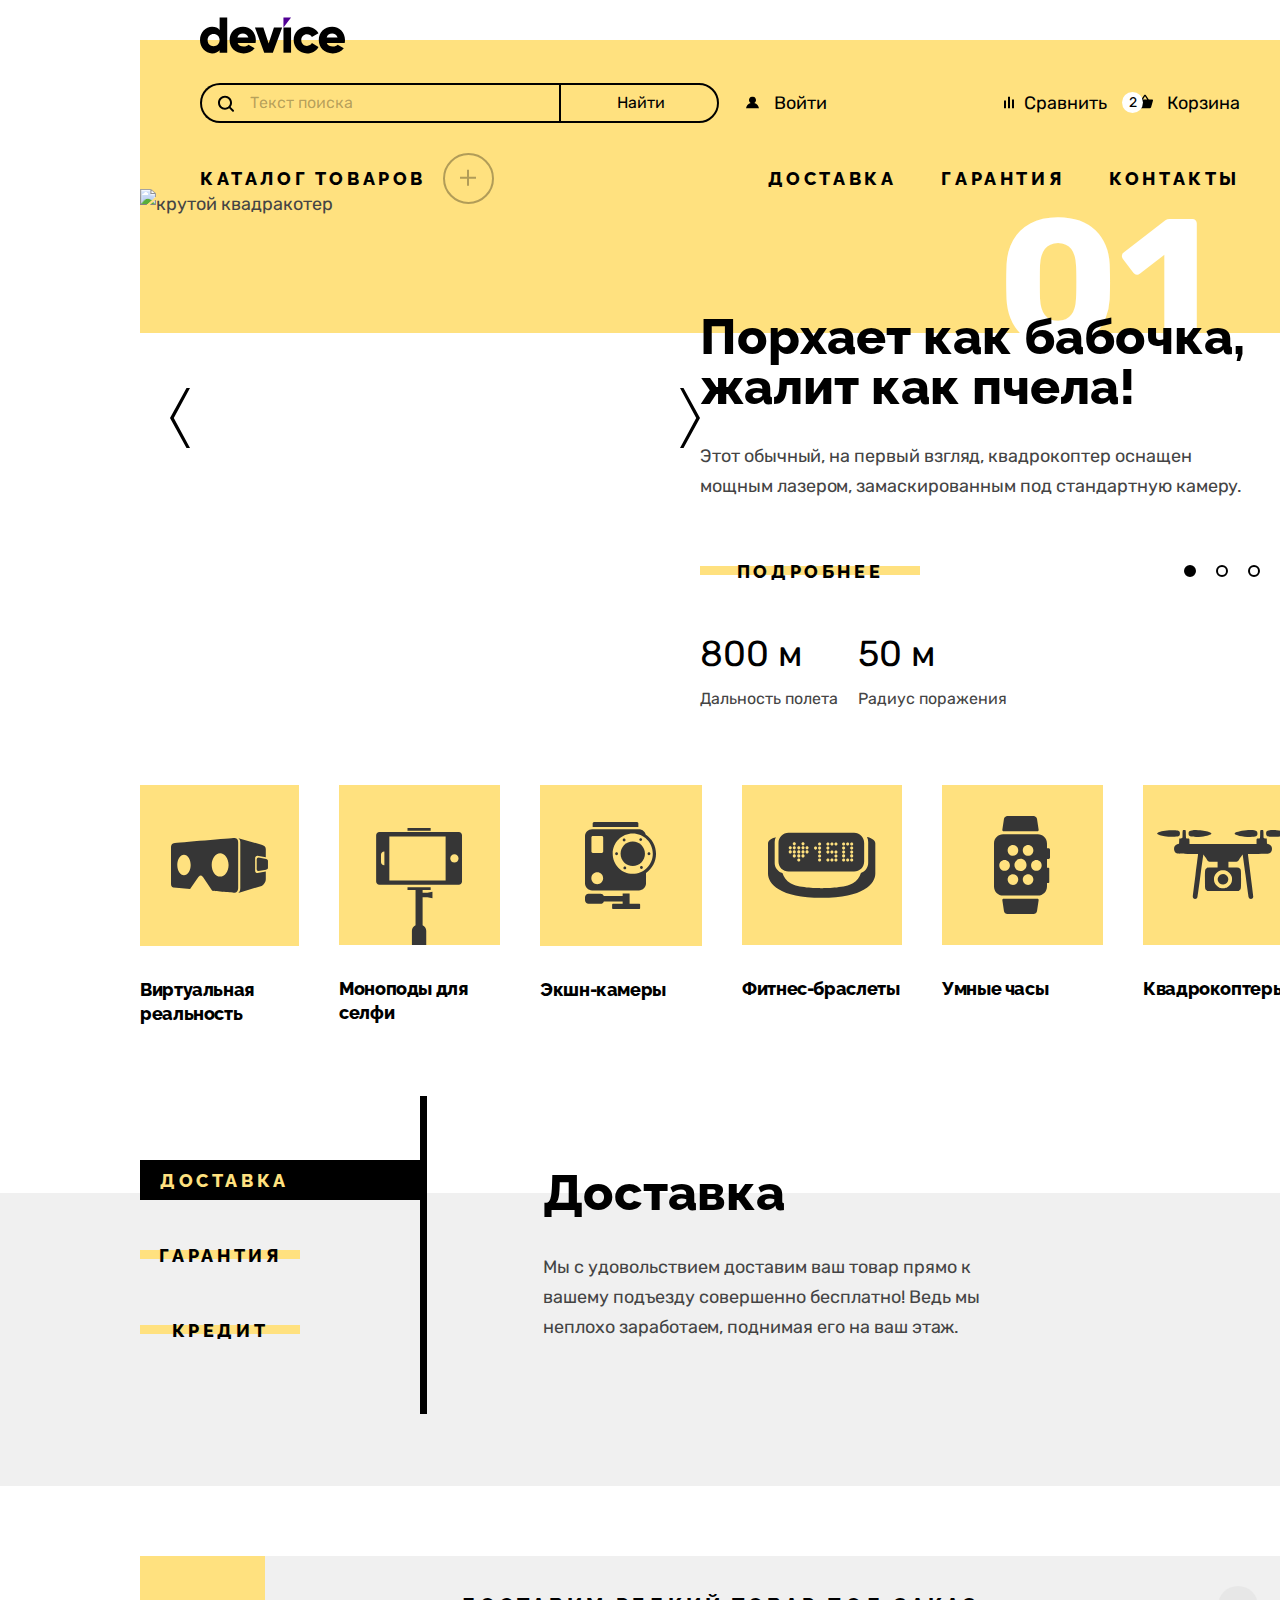
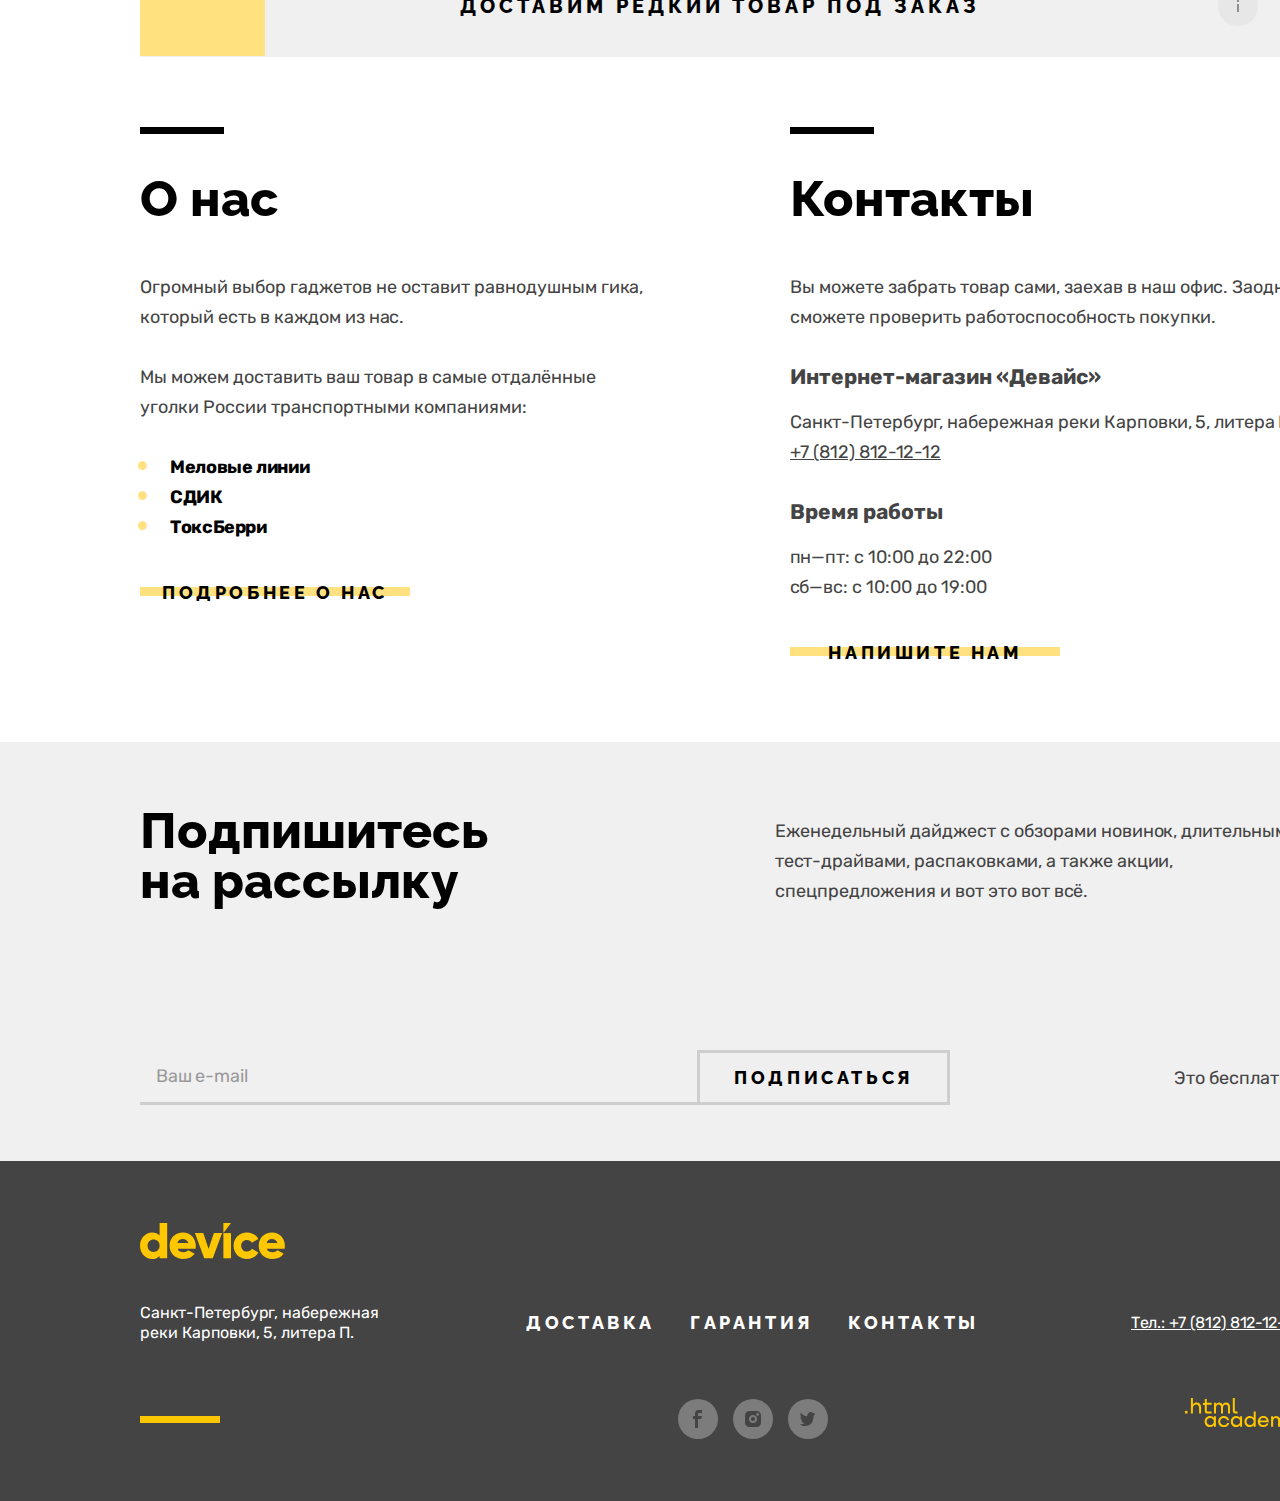
==== commit ef2f3bfe: "добавил Js" ====
--- a/index.html
+++ b/index.html
@@ -33,9 +33,15 @@
       </a>
       <ul class="navigation_list">
         <li class="navigation_item">
-          <form class="search_form" action="#" method="get">
-            <input class="search_input" type="search" placeholder="Текст поиска">
-            <input class="search_submit" type="submit" value="Найти">
+          <form class="search_form" action="https://echo.htmlacademy.ru/" method="post">
+            <label class="search_input_label">
+              <span class="visually_hidden">введите то что ищите</span>
+              <input class="search_input" type="search" placeholder="Текст поиска">
+            </label>
+            <label class="search_input_label">
+              <span class="visually_hidden">нажмите чтобы найти</span>
+              <input class="search_submit" type="submit" value="Найти">
+            </label>
           </form>
         </li>
         <li class="navigation_item">
@@ -123,14 +129,14 @@
       </ul>
       <ul class="navigation_catalog_list">
         <li class="navigation_catalog_item">
-          <a class="navigation_catalog_link navigation_catalog_link_popover" href="catalog.html">Каталог товаров</a>
-          <div class="popover_catalog_list">
+          <a class="navigation_catalog_link navigation_catalog_link_popover" href="#">Каталог товаров</a>
+          <div class="popover_catalog_list popover_catalog_off">
             <ul class="popover_catalog_list_inside">
               <li class="popover_catalog_item_inside">
                 <a class="popover_catalog_link" href="#">Виртуальная реальность</a>
               </li>
               <li class="popover_catalog_item_inside">
-                <a class="popover_catalog_link" href="#">Моноподы для cелфи</a>
+                <a class="popover_catalog_link" href="catalog.html" target="blanck">Моноподы для cелфи</a>
               </li>
               <li class="popover_catalog_item_inside">
                 <a class="popover_catalog_link" href="#">Экшн-камеры</a>
@@ -208,7 +214,7 @@
                 <a class="slider_indicators_link slider_2" href="#"></a>
               </li>
               <li class="slider_indicators_item">
-                <a class="slider_indicators_link" href="#"></a>
+                <a class="slider_indicators_link slider_3 href="#"></a>
               </li>
             </ol>
           </div>
@@ -263,7 +269,7 @@
               <a class="slider_indicators_link slider_2" href="#"></a>
             </li>
             <li class="slider_indicators_item">
-              <a class="slider_indicators_link" href="#"></a>
+              <a class="slider_indicators_link slider_3" href="#"></a>
             </li>
           </ol>
         </div>
@@ -314,7 +320,7 @@
             <a class="slider_indicators_link slider_2" href="#"></a>
           </li>
           <li class="slider_indicators_item">
-            <a class="slider_indicators_link" href="#"></a>
+            <a class="slider_indicators_link slider_3" href="#"></a>
           </li>
         </ol>
       </div>
@@ -340,45 +346,72 @@
   <ul class="catalog_categories_list">
     <li class="catalog_categories_item">
       <a class="catalog_categories_link catalog_categories_link_virtual" href="#">
-        <img class="catalog_categories_img" src="./images/svg/virtual_icon.svg" width="97" height="55"
-        alt="очки виртуальной реальности">
+        <svg class="catalog_categories_img" width="97" height="55" viewBox="0 0 97 55" fill="none" xmlns="http://www.w3.org/2000/svg">
+          <path d="M84.1314 32.639V20.003C84.1314 18.694 85.1764 17.633 86.4664 17.633L94.7924 19.214V11.02C94.7924 8.66497 93.0844 7.58897 90.5904 6.75497L67.4034 0.174968C69.0194 1.56597 69.2924 2.21497 69.2924 4.57097V49.78C69.2924 52.136 68.8424 53.846 67.3254 54.99L90.5904 47.925C92.9914 47.092 94.7924 43.709 94.7924 41.353V33.44L86.4664 35.007C85.1764 35.009 84.1314 33.947 84.1314 32.639Z" fill="#363636"/>
+          <path d="M95.1294 20.979L87.5314 19.535C86.5234 19.535 85.7074 20.364 85.7074 21.386V31.254C85.7074 32.277 86.5234 33.106 87.5314 33.106L95.1294 31.675C96.2834 31.256 96.9534 30.846 96.9534 29.823V22.83C96.9534 21.808 96.1874 21.323 95.1294 20.979Z" fill="#363636"/>
+          <path d="M67.1704 4.48297C67.1704 -0.597033 62.9384 0.0239677 62.9384 0.0239677C62.9384 0.0239677 5.83241 4.73797 2.83841 5.14497C-0.155585 5.55197 0.00141458 9.53197 0.00141458 9.53197C0.00141458 9.53197 0.000414578 42.069 0.000414578 45.812C0.000414578 49.555 2.59941 49.565 2.59941 49.565L19.0764 50.968L27.2124 39.3C27.2124 39.3 28.3214 37.472 29.7174 37.472C31.1144 37.472 32.1494 39.333 32.1494 39.333L41.2104 52.854C41.2104 52.854 60.1054 54.763 63.7314 54.763C67.3574 54.762 67.1704 49.739 67.1704 49.739C67.1704 49.739 67.1704 9.56297 67.1704 4.48297ZM12.9824 37.192C9.28442 37.192 6.28641 32.591 6.28641 26.917C6.28641 21.243 9.28442 16.642 12.9824 16.642C16.6804 16.642 19.6784 21.243 19.6784 26.917C19.6784 32.591 16.6804 37.192 12.9824 37.192ZM49.1404 38.618C44.4784 38.618 40.6994 33.379 40.6994 26.917C40.6994 20.454 44.4794 15.215 49.1404 15.215C53.8024 15.215 57.5824 20.454 57.5824 26.917C57.5824 33.379 53.8024 38.618 49.1404 38.618Z" fill="#363636"/>
+        </svg>
       </a>
       <p class="catalog_categories_description">Виртуальная
         реальность</p>
       </li>
       <li class="catalog_categories_item">
         <a class="catalog_categories_link catalog_categories_link_selfi" href="#">
-          <img class="catalog_categories_img virtual-img" src="./images/svg/selfi-icon.svg" width="86" height="117"
-          alt="очки виртуальной реальности">
+          <svg class="catalog_categories_img" width="87" height="117" viewBox="0 0 87 117" fill="none" xmlns="http://www.w3.org/2000/svg">
+            <path d="M82.821 4.011H3.33003C1.56903 4.011 0.142029 5.438 0.142029 7.199V53.612C0.142029 55.375 1.56903 56.801 3.33003 56.801H82.822C84.584 56.801 86.011 55.374 86.011 53.612V7.199C86.011 5.438 84.583 4.011 82.821 4.011ZM8.39203 37.236H8.16603C6.40403 37.236 4.97703 35.807 4.97703 34.047V26.764C4.97703 25.003 6.40403 23.576 8.16603 23.576H8.39203V37.236ZM69.623 52.408H13.341V8.402H69.623V52.408ZM78.4 34.552C76.111 34.552 74.254 32.697 74.254 30.405C74.254 28.113 76.11 26.258 78.4 26.258C80.691 26.258 82.548 28.113 82.548 30.405C82.548 32.697 80.691 34.552 78.4 34.552Z" fill="#363636"/>
+            <path d="M54.654 0H31.497V2.758H54.654V0Z" fill="#363636"/>
+            <path d="M46.608 64.861V61.888H54.654V59.13H31.498V61.888H39.543V97.134C37.404 98.072 35.908 100.206 35.908 102.693V117H50.243V102.693C50.243 100.207 48.748 98.072 46.607 97.136V69.146H51.403L56.454 70.359V63.648L51.403 64.861H46.608Z" fill="#363636"/>
+          </svg>
         </a>
         <p class="catalog_categories_description">Моноподы
           для селфи</p>
         </li>
         <li class="catalog_categories_item">
           <a class="catalog_categories_link catalog_categories_link_camera" href="#">
-            <img class="catalog_categories_img virtual-img" src="./images/svg/camera-icon.svg" width="71" height="87"
-            alt="очки виртуальной реальности">
+            <svg class="catalog_categories_img" width="72" height="87" viewBox="0 0 72 87" fill="none" xmlns="http://www.w3.org/2000/svg">
+              <path d="M53.349 1.49C53.349 0.754 52.771 0 52.038 0H9.053C8.32 0 7.672 0.754 7.672 1.49V5.012H53.348L53.349 1.49Z" fill="#363636"/>
+              <path d="M54.202 81.809H44.605V71.426H37.647V73.933H18.774C18.237 72.679 17.017 71.785 15.593 71.785H3.559C1.642 71.784 0 73.387 0 75.311V78.329C0 80.253 1.642 81.809 3.559 81.809H15.594C17.105 81.809 18.386 80.913 18.863 79.483H37.648V81.809H28.13C27.597 81.809 27.12 82.246 27.12 82.781V85.953C27.12 86.488 27.598 87.001 28.13 87.001H54.202C54.735 87.001 55.132 86.488 55.132 85.953V82.78C55.132 82.245 54.735 81.809 54.202 81.809Z" fill="#363636"/>
+              <path d="M60.666 12.39C59.805 9.453 57.099 7.34 53.895 7.34H7.148C3.25 7.34 0 10.449 0 14.361V61.261C0 65.173 3.25 68.382 7.148 68.382H53.895C57.793 68.382 61.021 65.173 61.021 61.261V50.915C67.087 46.711 71.022 39.704 71.022 31.751C71.021 23.672 66.89 16.57 60.666 12.39ZM12.238 62.151C8.979 62.151 6.337 59.501 6.337 56.23C6.337 52.96 8.979 50.308 12.238 50.308C15.497 50.308 18.14 52.96 18.14 56.23C18.14 59.501 15.497 62.151 12.238 62.151ZM18.199 29.546C18.199 30.332 17.564 30.968 16.781 30.968H7.841C7.058 30.968 6.423 30.331 6.423 29.546V15.386C6.423 14.6 7.058 13.963 7.841 13.963H16.78C17.563 13.963 18.198 14.6 18.198 15.386L18.199 29.546ZM47.762 51.858C36.686 51.858 27.705 42.848 27.705 31.735C27.705 20.622 36.685 11.611 47.762 11.611C58.839 11.611 67.82 20.621 67.82 31.735C67.82 42.849 58.839 51.858 47.762 51.858Z" fill="#363636"/>
+              <path d="M47.762 43.964C54.4932 43.964 59.95 38.4889 59.95 31.735C59.95 24.9811 54.4932 19.506 47.762 19.506C41.0308 19.506 35.574 24.9811 35.574 31.735C35.574 38.4889 41.0308 43.964 47.762 43.964Z" fill="#363636"/>
+              <path d="M31.562 33.171C32.3545 33.171 32.997 32.5285 32.997 31.736C32.997 30.9435 32.3545 30.301 31.562 30.301C30.7695 30.301 30.127 30.9435 30.127 31.736C30.127 32.5285 30.7695 33.171 31.562 33.171Z" fill="#363636"/>
+              <path d="M63.963 33.171C64.7555 33.171 65.398 32.5285 65.398 31.736C65.398 30.9435 64.7555 30.301 63.963 30.301C63.1705 30.301 62.528 30.9435 62.528 31.736C62.528 32.5285 63.1705 33.171 63.963 33.171Z" fill="#363636"/>
+              <path d="M39.109 19.429C39.9015 19.429 40.544 18.7865 40.544 17.994C40.544 17.2015 39.9015 16.559 39.109 16.559C38.3165 16.559 37.674 17.2015 37.674 17.994C37.674 18.7865 38.3165 19.429 39.109 19.429Z" fill="#363636"/>
+              <path d="M56.415 46.912C57.2048 46.912 57.845 46.2691 57.845 45.476C57.845 44.6829 57.2048 44.04 56.415 44.04C55.6252 44.04 54.985 44.6829 54.985 45.476C54.985 46.2691 55.6252 46.912 56.415 46.912Z" fill="#363636"/>
+              <path d="M55.697 19C56.4895 19 57.132 18.3575 57.132 17.565C57.132 16.7725 56.4895 16.13 55.697 16.13C54.9045 16.13 54.262 16.7725 54.262 17.565C54.262 18.3575 54.9045 19 55.697 19Z" fill="#363636"/>
+              <path d="M39.828 47.341C40.6205 47.341 41.263 46.6985 41.263 45.906C41.263 45.1135 40.6205 44.471 39.828 44.471C39.0355 44.471 38.393 45.1135 38.393 45.906C38.393 46.6985 39.0355 47.341 39.828 47.341Z" fill="#363636"/>
+              </svg>
           </a>
           <p class="catalog_categories_description">Экшн-камеры</p>
         </li>
         <li class="catalog_categories_item">
           <a class="catalog_categories_link catalog_categories_link_fitness" href="#">
-            <img class="catalog_categories_img virtual-img" src="./images/svg/fitness_icon.svg" width="107"
-            height="64" alt="очки виртуальной реальности">
+            <svg class="catalog_categories_img" width="108" height="66" viewBox="0 0 108 66" fill="none" xmlns="http://www.w3.org/2000/svg">
+              <path d="M98.967 5.07411C99.719 6.51511 100.176 8.15411 100.176 9.89211V30.9941C100.176 35.6101 97.084 39.5211 92.93 40.8941C91.605 44.8811 89.152 48.7481 84.879 51.3261C76.203 56.5571 53.755 56.1631 53.681 56.1631C53.603 56.1631 31.168 56.5581 22.492 51.3261C18.276 48.7811 15.784 44.9791 14.45 41.0471C10.032 39.8381 6.694 35.7961 6.694 30.9941V9.89311C6.694 8.20511 7.121 6.61111 7.833 5.20011C4.17 6.10911 0 7.91811 0 11.4341C0 17.6771 0 37.1211 0 41.4171C0 51.6681 11.839 65.8501 53.657 65.8501C95.477 65.8501 107.314 51.6681 107.314 41.4171C107.314 37.1211 107.314 17.6771 107.314 11.4341C107.313 7.75011 102.738 5.94011 98.967 5.07411Z" fill="#363636"/>
+              <path d="M20.561 39.4591H86.084C91.648 39.4591 96.158 34.9461 96.158 29.3821V10.9351C96.158 5.37211 91.648 0.860107 86.084 0.860107H20.561C14.997 0.860107 10.486 5.37111 10.486 10.9351V29.3821C10.486 34.9461 14.997 39.4591 20.561 39.4591ZM83.695 10.4681C84.562 10.4681 85.264 11.1711 85.264 12.0381C85.264 12.9041 84.562 13.6071 83.695 13.6071C82.828 13.6071 82.127 12.9041 82.127 12.0381C82.127 11.1701 82.828 10.4681 83.695 10.4681ZM83.695 14.5071C84.562 14.5071 85.264 15.2101 85.264 16.0751C85.264 16.9421 84.562 17.6441 83.695 17.6441C82.828 17.6441 82.127 16.9421 82.127 16.0751C82.127 15.2101 82.828 14.5071 83.695 14.5071ZM83.695 18.5461C84.562 18.5461 85.264 19.2481 85.264 20.1151C85.264 20.9811 84.562 21.6841 83.695 21.6841C82.828 21.6841 82.127 20.9811 82.127 20.1151C82.127 19.2481 82.828 18.5461 83.695 18.5461ZM83.695 22.3731C84.562 22.3731 85.264 23.0771 85.264 23.9421C85.264 24.8091 84.562 25.5101 83.695 25.5101C82.828 25.5101 82.127 24.8091 82.127 23.9421C82.127 23.0761 82.828 22.3731 83.695 22.3731ZM83.695 26.4121C84.562 26.4121 85.264 27.1141 85.264 27.9811C85.264 28.8461 84.562 29.5491 83.695 29.5491C82.828 29.5491 82.127 28.8451 82.127 27.9811C82.127 27.1141 82.828 26.4121 83.695 26.4121ZM79.656 10.4681C80.523 10.4681 81.224 11.1711 81.224 12.0381C81.224 12.9041 80.523 13.6071 79.656 13.6071C78.791 13.6071 78.088 12.9041 78.088 12.0381C78.088 11.1701 78.791 10.4681 79.656 10.4681ZM79.656 26.4121C80.523 26.4121 81.224 27.1141 81.224 27.9811C81.224 28.8461 80.523 29.5491 79.656 29.5491C78.791 29.5491 78.088 28.8451 78.088 27.9811C78.088 27.1141 78.791 26.4121 79.656 26.4121ZM75.619 10.4681C76.484 10.4681 77.187 11.1711 77.187 12.0381C77.187 12.9041 76.484 13.6071 75.619 13.6071C74.752 13.6071 74.05 12.9041 74.05 12.0381C74.05 11.1701 74.752 10.4681 75.619 10.4681ZM75.619 14.5071C76.484 14.5071 77.187 15.2101 77.187 16.0751C77.187 16.9421 76.484 17.6441 75.619 17.6441C74.752 17.6441 74.05 16.9421 74.05 16.0751C74.05 15.2101 74.752 14.5071 75.619 14.5071ZM75.619 18.5461C76.484 18.5461 77.187 19.2481 77.187 20.1151C77.187 20.9811 76.484 21.6841 75.619 21.6841C74.752 21.6841 74.05 20.9811 74.05 20.1151C74.05 19.2481 74.752 18.5461 75.619 18.5461ZM75.619 22.3731C76.484 22.3731 77.187 23.0771 77.187 23.9421C77.187 24.8091 76.484 25.5101 75.619 25.5101C74.752 25.5101 74.05 24.8091 74.05 23.9421C74.05 23.0761 74.752 22.3731 75.619 22.3731ZM75.619 26.4121C76.484 26.4121 77.187 27.1141 77.187 27.9811C77.187 28.8461 76.484 29.5491 75.619 29.5491C74.752 29.5491 74.05 28.8451 74.05 27.9811C74.05 27.1141 74.752 26.4121 75.619 26.4121ZM67.965 10.4681C68.832 10.4681 69.533 11.1711 69.533 12.0381C69.533 12.9041 68.832 13.6071 67.965 13.6071C67.098 13.6071 66.397 12.9041 66.397 12.0381C66.396 11.1701 67.1 10.4681 67.965 10.4681ZM67.965 18.5461C68.832 18.5461 69.533 19.2481 69.533 20.1151C69.533 20.9811 68.832 21.6841 67.965 21.6841C67.098 21.6841 66.397 20.9811 66.397 20.1151C66.396 19.2481 67.1 18.5461 67.965 18.5461ZM67.965 22.4271C68.832 22.4271 69.533 23.1281 69.533 23.9951C69.533 24.8601 68.832 25.5641 67.965 25.5641C67.098 25.5641 66.397 24.8601 66.397 23.9951C66.396 23.1281 67.1 22.4271 67.965 22.4271ZM67.965 26.4121C68.832 26.4121 69.533 27.1141 69.533 27.9811C69.533 28.8461 68.832 29.5491 67.965 29.5491C67.098 29.5491 66.397 28.8451 66.397 27.9811C66.396 27.1141 67.1 26.4121 67.965 26.4121ZM63.926 10.4681C64.793 10.4681 65.496 11.1711 65.496 12.0381C65.496 12.9041 64.793 13.6071 63.926 13.6071C63.061 13.6071 62.357 12.9041 62.357 12.0381C62.356 11.1701 63.061 10.4681 63.926 10.4681ZM63.926 18.5461C64.793 18.5461 65.496 19.2481 65.496 20.1151C65.496 20.9811 64.793 21.6841 63.926 21.6841C63.061 21.6841 62.357 20.9811 62.357 20.1151C62.356 19.2481 63.061 18.5461 63.926 18.5461ZM63.926 26.4121C64.793 26.4121 65.496 27.1141 65.496 27.9811C65.496 28.8461 64.793 29.5491 63.926 29.5491C63.061 29.5491 62.357 28.8451 62.357 27.9811C62.356 27.1141 63.061 26.4121 63.926 26.4121ZM59.888 10.4681C60.753 10.4681 61.457 11.1711 61.457 12.0381C61.457 12.9041 60.753 13.6071 59.888 13.6071C59.021 13.6071 58.32 12.9041 58.32 12.0381C58.319 11.1701 59.021 10.4681 59.888 10.4681ZM59.888 14.5071C60.753 14.5071 61.457 15.2101 61.457 16.0751C61.457 16.9421 60.753 17.6441 59.888 17.6441C59.021 17.6441 58.32 16.9421 58.32 16.0751C58.319 15.2101 59.021 14.5071 59.888 14.5071ZM59.888 18.5461C60.753 18.5461 61.457 19.2481 61.457 20.1151C61.457 20.9811 60.753 21.6841 59.888 21.6841C59.021 21.6841 58.32 20.9811 58.32 20.1151C58.319 19.2481 59.021 18.5461 59.888 18.5461ZM59.888 26.4121C60.753 26.4121 61.457 27.1141 61.457 27.9811C61.457 28.8461 60.753 29.5491 59.888 29.5491C59.021 29.5491 58.32 28.8451 58.32 27.9811C58.319 27.1141 59.021 26.4121 59.888 26.4121ZM51.598 10.4681C52.465 10.4681 53.167 11.1711 53.167 12.0381C53.167 12.9041 52.465 13.6071 51.598 13.6071C50.731 13.6071 50.03 12.9041 50.03 12.0381C50.029 11.1701 50.731 10.4681 51.598 10.4681ZM51.598 14.5071C52.465 14.5071 53.167 15.2101 53.167 16.0751C53.167 16.9421 52.465 17.6441 51.598 17.6441C50.731 17.6441 50.03 16.9421 50.03 16.0751C50.029 15.2101 50.731 14.5071 51.598 14.5071ZM51.598 18.5461C52.465 18.5461 53.167 19.2481 53.167 20.1151C53.167 20.9811 52.465 21.6841 51.598 21.6841C50.731 21.6841 50.03 20.9811 50.03 20.1151C50.029 19.2481 50.731 18.5461 51.598 18.5461ZM51.598 22.4271C52.465 22.4271 53.167 23.1281 53.167 23.9951C53.167 24.8601 52.465 25.5641 51.598 25.5641C50.731 25.5641 50.03 24.8601 50.03 23.9951C50.029 23.1281 50.731 22.4271 51.598 22.4271ZM51.598 26.4121C52.465 26.4121 53.167 27.1141 53.167 27.9811C53.167 28.8461 52.465 29.5491 51.598 29.5491C50.731 29.5491 50.03 28.8451 50.03 27.9811C50.029 27.1141 50.731 26.4121 51.598 26.4121ZM47.559 14.5071C48.426 14.5071 49.127 15.2101 49.127 16.0751C49.127 16.9421 48.426 17.6441 47.559 17.6441C46.692 17.6441 45.99 16.9421 45.99 16.0751C45.99 15.2101 46.691 14.5071 47.559 14.5071ZM39.057 14.2951C39.922 14.2951 40.626 14.9981 40.626 15.8631C40.626 16.7301 39.922 17.4321 39.057 17.4321C38.19 17.4321 37.486 16.7291 37.486 15.8631C37.486 14.9981 38.189 14.2951 39.057 14.2951ZM39.057 18.3331C39.922 18.3331 40.626 19.0361 40.626 19.9031C40.626 20.7691 39.922 21.4731 39.057 21.4731C38.19 21.4731 37.486 20.7691 37.486 19.9031C37.486 19.0361 38.189 18.3331 39.057 18.3331ZM35.018 10.2551C35.883 10.2551 36.586 10.9581 36.586 11.8251C36.586 12.6911 35.882 13.3931 35.018 13.3931C34.151 13.3931 33.449 12.6901 33.449 11.8251C33.449 10.9581 34.15 10.2551 35.018 10.2551ZM35.018 14.2951C35.883 14.2951 36.586 14.9981 36.586 15.8631C36.586 16.7301 35.882 17.4321 35.018 17.4321C34.151 17.4321 33.449 16.7291 33.449 15.8631C33.449 14.9981 34.15 14.2951 35.018 14.2951ZM35.018 18.3331C35.883 18.3331 36.586 19.0361 36.586 19.9031C36.586 20.7691 35.882 21.4731 35.018 21.4731C34.151 21.4731 33.449 20.7691 33.449 19.9031C33.449 19.0361 34.15 18.3331 35.018 18.3331ZM35.018 22.3731C35.883 22.3731 36.586 23.0771 36.586 23.9421C36.586 24.8091 35.882 25.5101 35.018 25.5101C34.151 25.5101 33.449 24.8091 33.449 23.9421C33.449 23.0761 34.15 22.3731 35.018 22.3731ZM30.764 14.2951C31.631 14.2951 32.333 14.9981 32.333 15.8631C32.333 16.7301 31.631 17.4321 30.764 17.4321C29.897 17.4321 29.196 16.7291 29.196 15.8631C29.196 14.9981 29.897 14.2951 30.764 14.2951ZM30.764 18.3331C31.631 18.3331 32.333 19.0361 32.333 19.9031C32.333 20.7691 31.631 21.4731 30.764 21.4731C29.897 21.4731 29.196 20.7691 29.196 19.9031C29.196 19.0361 29.897 18.3331 30.764 18.3331ZM30.764 22.3731C31.631 22.3731 32.333 23.0771 32.333 23.9421C32.333 24.8091 31.631 25.5101 30.764 25.5101C29.897 25.5101 29.196 24.8091 29.196 23.9421C29.196 23.0761 29.897 22.3731 30.764 22.3731ZM30.764 26.4121C31.631 26.4121 32.333 27.1141 32.333 27.9811C32.333 28.8461 31.631 29.5491 30.764 29.5491C29.897 29.5491 29.196 28.8451 29.196 27.9811C29.196 27.1141 29.897 26.4121 30.764 26.4121ZM26.3 10.2551C27.167 10.2551 27.871 10.9581 27.871 11.8251C27.871 12.6911 27.167 13.3931 26.3 13.3931C25.435 13.3931 24.731 12.6901 24.731 11.8251C24.731 10.9581 25.435 10.2551 26.3 10.2551ZM26.3 14.2951C27.167 14.2951 27.871 14.9981 27.871 15.8631C27.871 16.7301 27.167 17.4321 26.3 17.4321C25.435 17.4321 24.731 16.7291 24.731 15.8631C24.731 14.9981 25.435 14.2951 26.3 14.2951ZM26.3 18.3331C27.167 18.3331 27.871 19.0361 27.871 19.9031C27.871 20.7691 27.167 21.4731 26.3 21.4731C25.435 21.4731 24.731 20.7691 24.731 19.9031C24.731 19.0361 25.435 18.3331 26.3 18.3331ZM26.3 22.3731C27.167 22.3731 27.871 23.0771 27.871 23.9421C27.871 24.8091 27.167 25.5101 26.3 25.5101C25.435 25.5101 24.731 24.8091 24.731 23.9421C24.731 23.0761 25.435 22.3731 26.3 22.3731ZM22.263 14.2951C23.128 14.2951 23.832 14.9981 23.832 15.8631C23.832 16.7301 23.128 17.4321 22.263 17.4321C21.396 17.4321 20.694 16.7291 20.694 15.8631C20.694 14.9981 21.396 14.2951 22.263 14.2951ZM22.263 18.3331C23.128 18.3331 23.832 19.0361 23.832 19.9031C23.832 20.7691 23.128 21.4731 22.263 21.4731C21.396 21.4731 20.694 20.7691 20.694 19.9031C20.694 19.0361 21.396 18.3331 22.263 18.3331Z" fill="#363636"/>
+              </svg>
           </a>
           <p class="catalog_categories_description">Фитнес-браслеты</p>
         </li>
         <li class="catalog_categories_item">
           <a class="catalog_categories_link catalog_categories_link_smart" href="#">
-            <img class="catalog_categories_img virtual-img" src="./images/svg/smart_icon.svg" width="56" height="98"
-            alt="очки виртуальной реальности">
+            <svg class="catalog_categories_img" width="57" height="98" viewBox="0 0 57 98" fill="none" xmlns="http://www.w3.org/2000/svg">
+              <path d="M54.494 32.197H52.979V27.557C52.979 22.505 48.892 18.371 43.897 18.371H9.082C4.086 18.372 0 22.505 0 27.557V70.425C0 75.477 4.087 79.61 9.083 79.61H43.898C48.893 79.61 52.98 75.477 52.98 70.425V67.01H54.495C54.91 67.01 55.252 66.666 55.252 66.246V52.467C55.252 52.046 54.91 51.701 54.495 51.701H52.98V42.913H54.495C55.327 42.913 56.009 42.225 56.009 41.382V33.728C56.008 32.886 55.326 32.197 54.494 32.197ZM34.082 29.088C37.008 29.088 39.381 31.486 39.381 34.446C39.381 37.406 37.008 39.804 34.082 39.804C31.156 39.804 28.784 37.406 28.784 34.446C28.784 31.486 31.156 29.088 34.082 29.088ZM18.945 29.088C21.87 29.088 24.243 31.486 24.243 34.446C24.243 37.406 21.87 39.804 18.945 39.804C16.019 39.804 13.647 37.406 13.647 34.446C13.647 31.486 16.019 29.088 18.945 29.088ZM5.297 49.397C5.297 46.438 7.668 44.039 10.595 44.039C13.521 44.039 15.893 46.438 15.893 49.397C15.893 52.356 13.52 54.755 10.595 54.755C7.668 54.756 5.297 52.356 5.297 49.397ZM18.945 68.894C16.019 68.894 13.647 66.496 13.647 63.536C13.647 60.576 16.019 58.178 18.945 58.178C21.87 58.178 24.243 60.576 24.243 63.536C24.243 66.496 21.87 68.894 18.945 68.894ZM20.435 48.991C20.435 45.609 23.146 42.867 26.49 42.867C29.834 42.867 32.545 45.609 32.545 48.991C32.545 52.373 29.834 55.115 26.49 55.115C23.146 55.114 20.435 52.373 20.435 48.991ZM34.082 68.894C31.156 68.894 28.784 66.496 28.784 63.536C28.784 60.576 31.156 58.178 34.082 58.178C37.008 58.178 39.381 60.576 39.381 63.536C39.381 66.496 37.008 68.894 34.082 68.894ZM42.384 54.756C39.457 54.756 37.086 52.357 37.086 49.398C37.086 46.439 39.457 44.04 42.384 44.04C45.31 44.04 47.682 46.439 47.682 49.398C47.682 52.356 45.31 54.756 42.384 54.756Z" fill="#363636"/>
+              <path d="M9.646 15.31H43.333C44.176 15.31 44.765 14.629 44.639 13.796L43.023 3.028C43.023 3.028 43.023 3.027 43.021 3.026C42.771 1.362 41.189 0 39.506 0H13.474C11.788 0 10.206 1.362 9.957 3.028L8.342 13.795C8.217 14.628 8.803 15.31 9.646 15.31Z" fill="#363636"/>
+              <path d="M43.333 82.671H9.646C8.803 82.671 8.217 83.354 8.342 84.187L9.957 94.954C10.207 96.62 11.789 97.982 13.473 97.982H39.505C41.189 97.982 42.771 96.62 43.022 94.956V94.954L44.637 84.187C44.765 83.354 44.176 82.671 43.333 82.671Z" fill="#363636"/>
+              </svg>
           </a>
           <p class="catalog_categories_description">Умные часы</p>
         </li>
         <li class="catalog_categories_item">
           <a class="catalog_categories_link catalog_categories_link_quadro" href="#">
-            <img class="catalog_categories_img virtual-img" src="./images/svg/quadro_icon.svg" width="132" height="69"
-            alt="очки виртуальной реальности">
+            <svg class="catalog_categories_img" width="133" height="70" viewBox="0 0 133 70" fill="none" xmlns="http://www.w3.org/2000/svg">
+              <path d="M12.0523 0.257913C6.50738 0.745213 1.83838 1.85073 0.575275 2.93033C-0.147425 3.54653 -0.147425 3.54653 0.342875 4.08653C0.987375 4.80623 4.05628 5.73151 7.59048 6.32281C11.5885 6.99081 20.1003 7.01622 21.3136 6.37412C22.5255 5.70612 22.9376 4.96048 22.9376 3.39268C22.9376 1.77398 22.3185 0.976689 20.7198 0.540189C19.274 0.154289 14.9415 1.33812e-05 12.0523 0.257913Z" fill="#363636"/>
+              <path d="M25.7745 0.488281C25.6451 0.771481 25.5162 2.5962 25.5162 4.6001C25.5162 8.6611 25.6715 8.3784 23.3243 8.5332L22.2935 8.6103L22.0352 13.6986L20.8487 13.9818C18.2696 14.6498 16.8497 16.577 17.0572 19.2762C17.1851 21.2034 18.088 22.617 19.6358 23.3631C20.7447 23.8763 21.1055 23.9012 30.8819 23.9012C36.4268 23.9012 41.0191 23.9798 41.0704 24.0819C41.1212 24.2103 39.961 33.4891 38.4908 44.7206C37.046 55.9511 35.8077 65.7177 35.7823 66.3866C35.731 68.0038 36.6085 69.0077 38.13 69.0077C39.3673 69.0077 40.1417 68.3661 40.4513 67.1063C40.5807 66.5926 41.9469 56.7733 43.4694 45.285C44.9914 33.8221 46.3322 24.4163 46.4098 24.4163C46.5128 24.4163 47.4928 25.8294 48.6022 27.552C51.5421 32.178 51.0011 31.8689 56.2375 31.8689H60.5959V37.4987L55.4631 37.5758C50.7429 37.6529 50.2531 37.7028 49.5818 38.191C48.009 39.3482 47.9568 39.606 47.9568 49.1676C47.9568 58.7018 47.9832 58.9596 49.4793 60.2174L50.3304 60.9127H81.6956L82.5462 60.2174C84.0423 58.9596 84.0667 58.7018 84.0667 49.1676C84.0667 39.6061 84.0159 39.3483 82.4437 38.191C81.7728 37.7027 81.2826 37.6529 76.5619 37.5758L71.4301 37.4987V31.8689H75.7895C81.0239 31.8689 80.4829 32.178 83.4233 27.552C84.5337 25.8293 85.5131 24.4163 85.6167 24.4163C85.6929 24.4163 87.0356 33.8221 88.5562 45.285C90.0787 56.7733 91.4458 66.5926 91.5748 67.1063C91.8844 68.3661 92.6568 69.0077 93.8961 69.0077C95.4176 69.0077 96.2955 68.0038 96.2428 66.3866C96.2174 65.7177 94.9791 55.9511 93.5338 44.7206C92.065 33.4892 90.9029 24.2103 90.9557 24.0819C91.0065 23.9798 95.5973 23.9012 101.145 23.9012C110.921 23.9012 111.281 23.8763 112.389 23.3631C113.937 22.617 114.839 21.2034 114.968 19.2762C115.175 16.577 113.757 14.6497 111.177 13.9818L109.99 13.6986L109.734 8.6103L108.702 8.5332C106.355 8.3784 106.508 8.6611 106.508 4.6001C106.508 2.5962 106.38 0.771481 106.252 0.488281C106.045 0.128381 105.709 0 104.884 0C104.265 0 103.646 0.128394 103.464 0.308594C103.258 0.514194 103.155 1.77392 103.155 4.24072C103.155 6.70802 103.052 7.9678 102.845 8.1728C102.666 8.3525 101.944 8.48091 101.196 8.48091C99.5699 8.48091 99.5445 8.53311 99.5445 11.5913V13.8784H32.4806V11.5913C32.4806 8.53321 32.4557 8.48091 30.8307 8.48091C30.0822 8.48091 29.3605 8.3525 29.1803 8.1728C28.9728 7.9677 28.8702 6.70802 28.8702 4.24072C28.8702 1.77392 28.7672 0.514094 28.5606 0.308594C28.3799 0.128394 27.7603 0 27.1417 0C26.317 0 25.9815 0.128481 25.7745 0.488281ZM68.6173 40.6084C71.506 41.5068 74.0089 44.001 74.7833 46.7764C75.2218 48.3194 75.0929 50.9922 74.4991 52.5596C73.8028 54.4346 71.8145 56.5694 69.9337 57.4951C68.6437 58.1367 68.1798 58.2139 66.0128 58.2139C63.8463 58.2139 63.3819 58.1368 62.0924 57.4951C60.2081 56.5693 58.2233 54.4346 57.5265 52.5596C56.9337 50.9922 56.8038 48.3194 57.2428 46.7764C57.9908 44.0528 60.4923 41.5069 63.3043 40.6084C65.3165 39.9659 66.6046 39.9659 68.6173 40.6084Z" fill="#363636"/>
+              <path d="M63.794 44.4375C61.7574 45.3633 60.2872 48.0869 60.7252 50.168C61.4991 53.8448 65.5484 55.7207 68.7208 53.8701C70.7062 52.7119 71.712 50.3232 71.172 48.0869C70.6036 45.6963 68.4376 43.9492 66.0128 43.9492C65.3673 43.9493 64.3873 44.1807 63.794 44.4375Z" fill="#363636"/>
+              <path d="M36.0919 0.154283C32.1715 0.822283 31.5787 1.28518 31.5787 3.59808C31.5787 5.42278 32.0426 6.0141 33.8468 6.5537C35.3966 7.0161 41.0192 7.06787 44.3468 6.68207C51.2076 5.85977 55.6686 4.13766 54.0455 2.93006C52.7804 2.03016 49.1432 1.05358 44.9913 0.539977C42.5157 0.231977 36.9952 -1.67042e-05 36.0919 0.154283Z" fill="#363636"/>
+              <path d="M89.4845 0.257917C83.1652 0.848217 77.6202 2.339 77.6202 3.4439C77.6202 5.1661 85.461 6.91361 93.2501 6.93951C99.0538 6.93951 100.446 6.2974 100.446 3.5982C100.446 1.774 99.8273 0.976616 98.0734 0.514216C96.4239 0.102616 92.3985 1.71959e-05 89.4845 0.257917Z" fill="#363636"/>
+              <path d="M112.776 0.283308C110.996 0.514308 109.758 1.05383 109.346 1.77403C108.959 2.54453 109.036 4.67781 109.5 5.34581C110.428 6.65681 111.152 6.81109 116.568 6.81109C120.23 6.81109 122.37 6.68221 124.435 6.32281C127.969 5.73151 131.038 4.80623 131.683 4.08653C132.173 3.54653 132.173 3.54653 131.45 2.93033C130.109 1.79943 125.492 0.745217 119.534 0.257917C116.053 -0.0252828 115.046 -0.0252922 112.776 0.283308Z" fill="#363636"/>
+              </svg>
           </a>
           <p class="catalog_categories_description">Квадрокоптеры</p>
         </li>
@@ -459,7 +492,7 @@
         </p>
         <h3 class="contacts_title">Интернет-магазин «Девайс»</h3>
         <p class="about_us_description">Санкт-Петербург, набережная реки Карповки, 5, литера П.
-          <a class="contacts_tel_link" href="tel:78128121212">+7 (812) 812-12-12</a>
+          <a class="contacts_tel_link" href="tel:78128121212" target="blanck">+7 (812) 812-12-12</a>
         </p>
         <h3 class="contacts_title">Время работы</h3>
         <p class="work_time_description">пн—пт: с 10:00 до 22:00</p>
@@ -478,7 +511,7 @@
             </p>
           </div>
           <div class="form_and_notation_wrapper">
-            <form class="subscribe_form" action="#" method="get" name="subscribe_form">
+            <form class="subscribe_form" action="https://echo.htmlacademy.ru/" method="post" name="subscribe_form">
               <label class="subscribe_input_label"><span class="visually_hidden">Введите адресс электронной почты</span>
                 <input class="subscribe_input" type="email" name="email" placeholder="Ваш e-mail">
               </label>
@@ -529,11 +562,11 @@
               <a class="footer_services_link" href="#">Контакты</a>
             </li>
           </ul>
-          <a class="footer_tel" href="tel:+78128121212">Тел.: +7 (812) 812-12-12</a>
+          <a class="footer_tel" href="tel:+78128121212" target="blanck">Тел.: +7 (812) 812-12-12</a>
           <div class="footer_decor_line"></div>
           <ul class="foote_social_list">
             <li class="footer_social_item">
-              <a class="footer_social_link" href="#">
+              <a class="footer_social_link" href="https://www.facebook.com/htmlacademy" target="blanck">
                 <span class="visually_hidden">Фейсбук</span>
                 <svg width="9" height="18" viewBox="0 0 9 18" fill="currentColor" xmlns="http://www.w3.org/2000/svg">
                   <path d="M6.5 3H9V0H5.6C2.8 0 2 1.7 2 4.2V6H0V9H2V18H5V9H8.3L8.9 6H5V4.5C5 3.7 5.3 3 6.5 3Z" />
@@ -541,7 +574,7 @@
               </a>
             </li>
             <li class="footer_social_item">
-              <a class="footer_social_link" href="#">
+              <a class="footer_social_link" href="https://www.instagram.com/htmlacademy/" target="blanck">
                 <span class="visually_hidden">Инстаграм</span>
                 <svg width="16" height="16" viewBox="0 0 16 16" fill="currentColor" xmlns="http://www.w3.org/2000/svg">
                   <path
@@ -555,7 +588,7 @@
               </a>
             </li>
             <li class="footer_social_item">
-              <a class="footer_social_link" href="#"><span class="visually_hidden">Твиттер</span>
+              <a class="footer_social_link" href="https://twitter.com/htmlacademy_ru" target="blanck"><span class="visually_hidden">Твиттер</span>
                 <svg width="15" height="15" viewBox="0 0 15 15" fill="currentColor" xmlns="http://www.w3.org/2000/svg">
                   <path d="M9.7 0.155143C11.2 -0.344857 12.3 0.455143 12.9 1.25514C13.4 1.05514 14 0.855143 14.6 0.655143C14.6 1.45514 14.1 2.05514
                   13.8 2.25514C14.5 2.45514 15 1.85514 15 1.85514C14.9 2.75514 14.1 3.55514 13.6 3.75514C13.4 10.0551 10.8 14.1551 4.7 14.0551C4.2 14.0551
@@ -566,7 +599,7 @@
               </a>
             </li>
           </ul>
-          <a class="logo_partner_link" href="#">
+          <a class="logo_partner_link" href="https://htmlacademy.ru/" target="blanck">
             <svg width="115" height="33" viewBox="0 0 115 33" fill="currentColor" xmlns="http://www.w3.org/2000/svg">
               <path d="M0 12.9V15.5H2.5V12.9H0Z" />
               <path
@@ -605,7 +638,7 @@
             15.3636L23.6364 26L26 23.6364L15.3636 13L26 2.36364Z" fill="black" />
           </svg>
         </button>
-        <form class="modal_form" method="post" action="#">
+        <form class="modal_form" method="post" action="https://echo.htmlacademy.ru/">
           <ul class="modal_form_input_list">
             <li class="model_form_input_item">
               <label class="modal_form_label modal_form_label_name">
@@ -657,5 +690,6 @@
           </form>
         </div>
       </div>
+      <script src="main.js"></script>
     </body>
     </html>
--- a/styles/style.css
+++ b/styles/style.css
@@ -39,7 +39,7 @@
   font-size: 18px;
   line-height: 30px;
   color: #444444;
-  width: 1440px;
+  width: 100%;
   margin: 0 auto;
   background-color: #FFFFFF;
 }
@@ -83,6 +83,7 @@
 }
 
 .search_input {
+  width: 100%;
   position: relative;
   border: 2px solid #000000;
   box-sizing: border-box;
@@ -102,10 +103,14 @@
 }
 
 .search_input:focus {
+  outline: none;
+}
+
+.search_input_label:focus-within {
   outline: 2px solid #AF4FFF;
   outline-offset: 2px;
-  box-sizing: border-box;
-}
+}
+
 
 .search_input:disabled {
   opacity: 0.3;
@@ -125,6 +130,7 @@
 .search_submit {
   border: 2px solid #000000;
   box-sizing: border-box;
+  width: 100%;
   border-radius: 0px 50px 50px 0px;
   padding: 8px 56px;
   font-family: "Rubik", sans-serif;
@@ -143,9 +149,7 @@
 }
 
 .search_submit:focus {
-  outline: 2px solid #AF4FFF;
-  outline-offset: 2px;
-  box-sizing: border-box;
+  outline: none;
 }
 
 .search_submit:active {
@@ -267,7 +271,7 @@
   min-height: 307px;
   background-color: #000000;
   box-sizing: border-box;
-  z-index: 2;
+  z-index: 3;
 }
 
 .popover_basket {
@@ -476,13 +480,14 @@
   background-image: url("../images/svg/plus_catalog.svg");
   background-repeat: no-repeat;
   background-position: left 48% top 47%;
+  z-index: 1;
 }
 
 .navigation_catalog_link:hover {
   opacity: 0.6;
   text-decoration: underline;
-  z-index: 3;
-}
+}
+
 
 .navigation_catalog_link:focus {
   text-decoration: underline;
@@ -506,10 +511,12 @@
 .navigation_catalog_link_popover {
   position: relative;
   padding-right: 60px;
-}
+  z-index: 3;
+}
+
 
 .popover_catalog_list {
-  display: none;
+  display: flex;
   flex-direction: row;
   flex-wrap: wrap;
   position: absolute;
@@ -524,6 +531,10 @@
   z-index: 2;
 }
 
+.popover_catalog_off {
+  display: none;
+}
+
 .popover_catalog_list_inside {
   list-style: none;
   padding: 0;
@@ -531,6 +542,7 @@
   margin-right: 60px;
 }
 
+
 .popover_catalog_item_inside {
   margin-bottom: 10px;
 }
@@ -546,15 +558,20 @@
   color: #000000;
 }
 
+
+.popover_catalog_list:focus + .popover_catalog_item_inside {
+  outline: 2px solid #AF4FFF;
+}
+
+
+.popover_catalog_link:hover {
+  opacity: 0.6;
+}
+
 .popover_catalog_link:focus {
   outline: 2px solid #AF4FFF;
 }
 
-.navigation_catalog_link_popover:hover + .popover_catalog_list {
-  display: flex;
-  flex-direction: row;
-  flex-wrap: wrap;
-}
 
 .catalog_button_main {
   position: absolute;
@@ -1560,8 +1577,7 @@
 }
 
 .footer_social_link:focus {
-  outline: 2px solid #AF4FFF;
-  outline-offset: 2px;
+  outline: none;
 }
 
 
@@ -1574,6 +1590,11 @@
 
 .footer_social_item {
   margin-right: 15px;
+}
+
+.footer_social_item:focus-within {
+  outline: 2px solid #AF4FFF;
+  outline-offset: 2px;
 }
 
 .footer_social_item:last-child {
@@ -1636,8 +1657,10 @@
 }
 
 .glass_wrapper {
-  padding-left: 60px;
-  padding-right: 40px;
+  padding-left: 200px;
+  padding-right: 161px;
+  width: 1080px;
+  margin: 0 auto;
 }
 
 .breadcrumbs_title {
@@ -2052,19 +2075,40 @@
   text-align: center;
   align-self: flex-start;
   border: none;
+  cursor: pointer;
+}
+
+.submite_button:hover {
+  background: #FFE17F;
+}
+
+.submite_button:focus {
+  outline: 2px solid #AF4FFF;
+}
+
+.submite_button:active {
+  background: #FFCC33;
+  outline: none;
+}
+
+.submite_button:disabled {
+  opacity: 0.3;
+}
+
+.main_inner {
+  background-color: #F0F0F0;
 }
 
 .filter_grid_container {
+  width: 1160px;
   display: grid;
-  grid-template-columns: 320px 1fr;
+  grid-template-columns: 320px 840px;
   grid-template-rows: 70px 1fr;
-  background-color: #F0F0F0;
   padding-top: 25px;
-  width: 1160px;
-  padding: 25px 140px;
   padding-bottom: 0;
-  margin: auto;
-}
+  margin: 0 auto;
+}
+
 
 .filters_navigation_list {
   display: flex;
@@ -2354,19 +2398,21 @@
 }
 
 .pagination {
+  width: 100%;
   grid-column: 2/3;
   display: flex;
   align-items: center;
   justify-content: space-between;
   background-color: #ffffff;
-  padding: 0 40px 78px 40px;
+  padding-bottom: 78px;
 }
 
 .pagination_wrapper {
+  width: 760px;
   display: flex;
   justify-content: space-between;
   background-color: #EBEBEB;
-  flex-grow: 1;
+  margin: 0 auto;
 }
 
 .pagination_list {
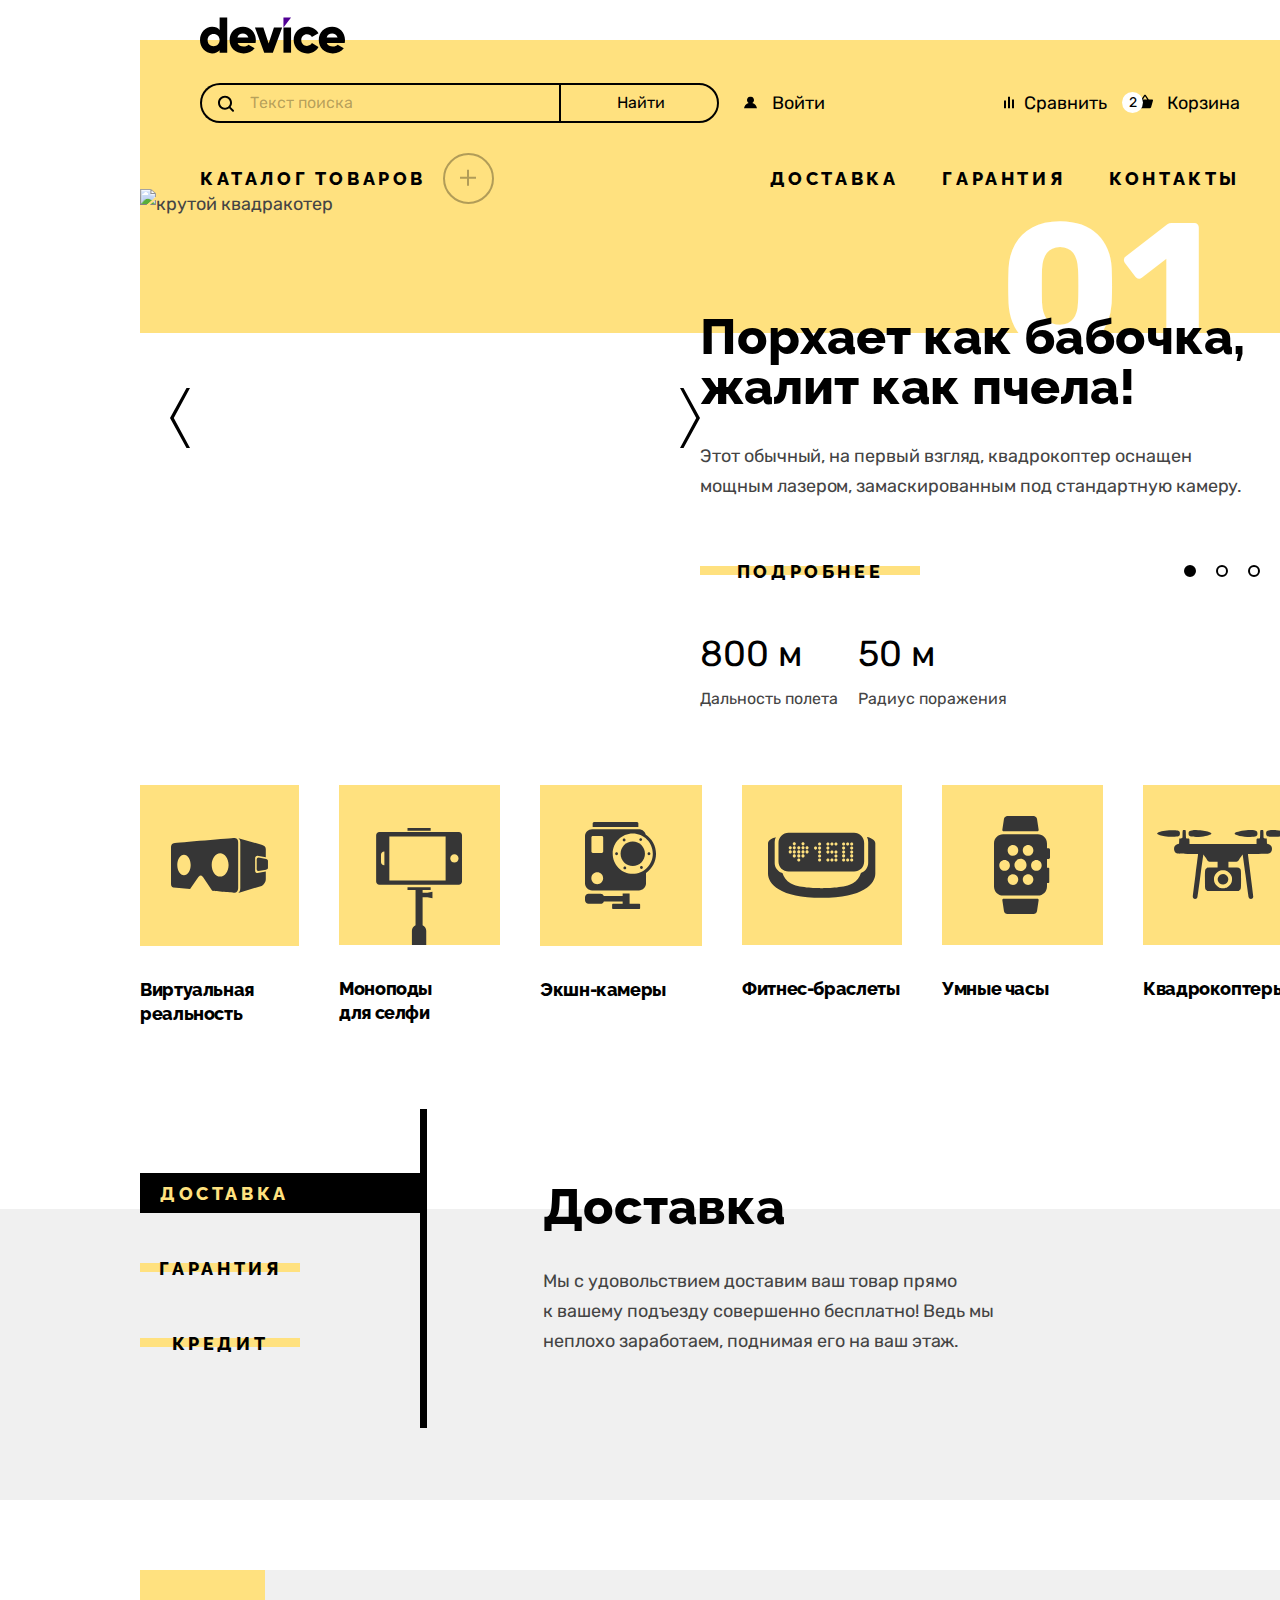
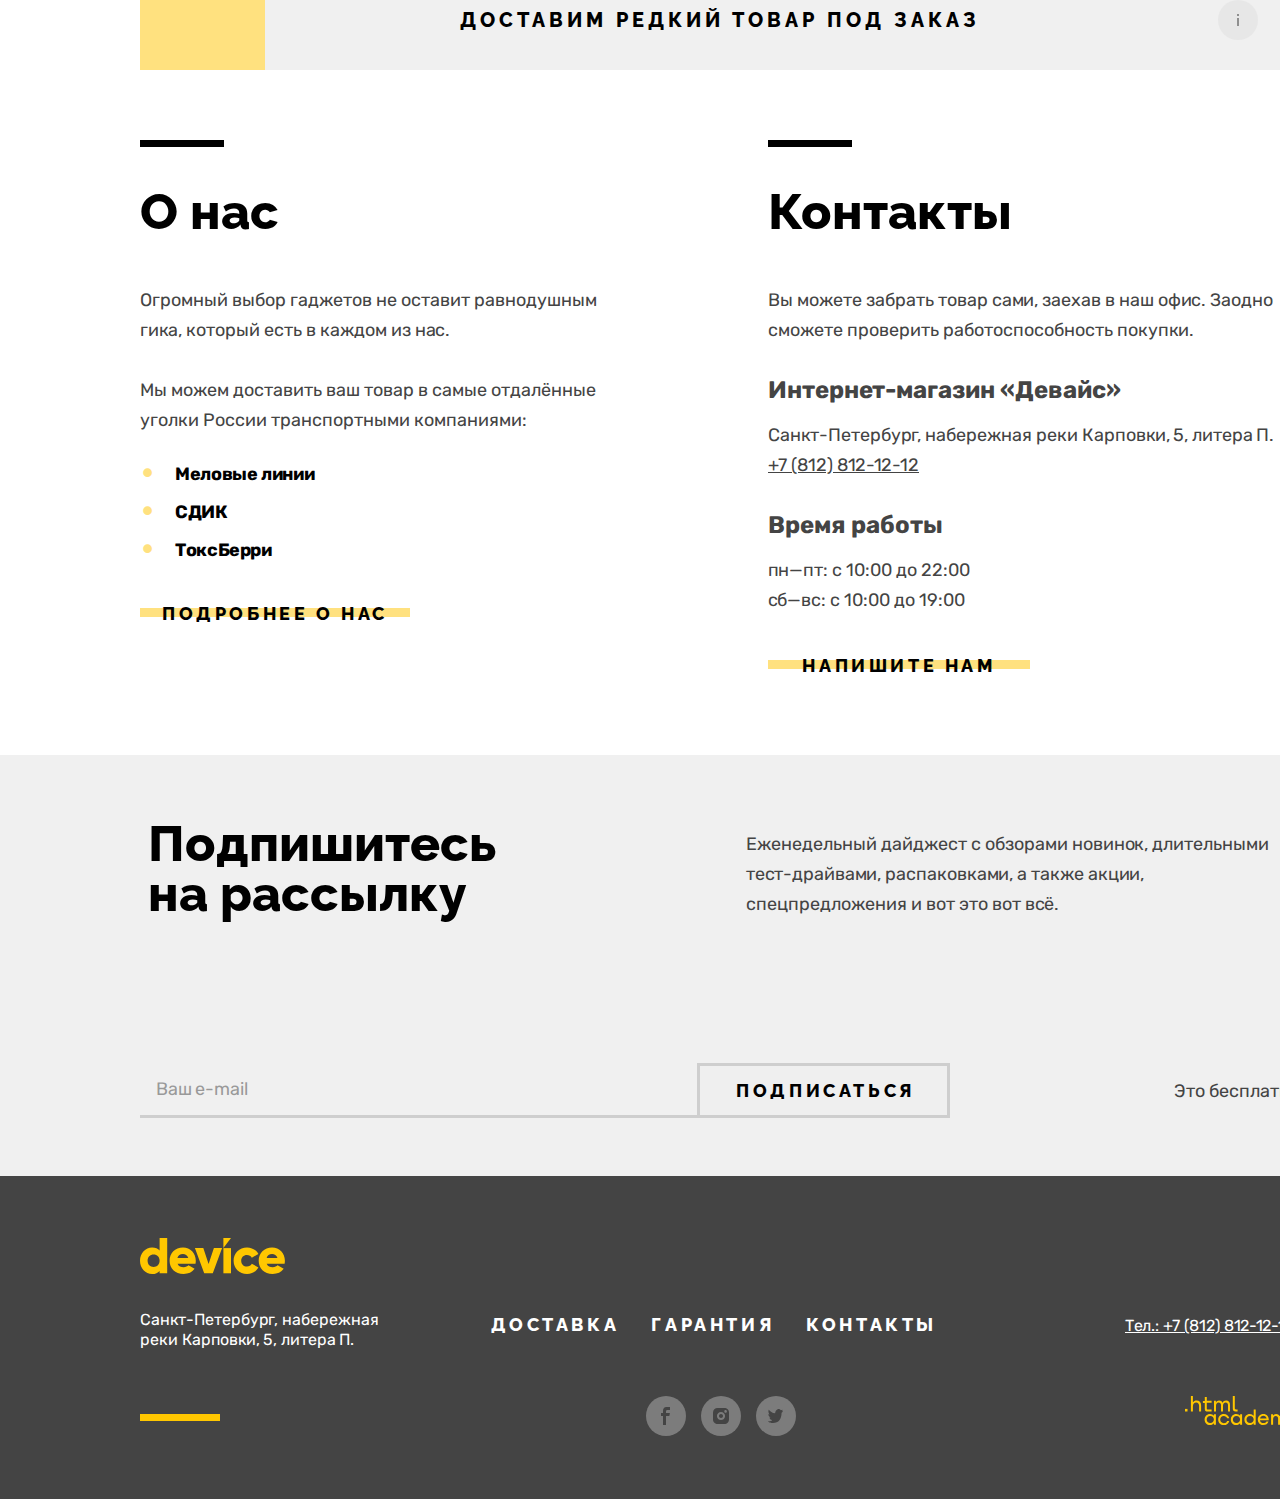
==== commit 1a29cc7c: "Пиксель пёрфект и прочие тонкости" ====
--- a/index.html
+++ b/index.html
@@ -97,7 +97,7 @@
       </svg>
       Корзина
     </a>
-    <div class="popover_basket">
+    <div class="popover_basket popover_basket_off">
       <ul class="basket_list">
         <li class="basket_item">
           <a class="basket_item_link" href="#">
@@ -196,7 +196,7 @@
         </div>
       </div>
       <div class="slider_description_wrapper">
-        <span class="slider-number">01</span>
+        <span class="slider_number">01</span>
         <h3 class="slider_title">Порхает как бабочка,
           жалит как пчела!</h3>
           <p class="slider_description">Этот обычный, на первый взгляд, квадрокоптер оснащен мощным лазером,
@@ -251,7 +251,7 @@
       </div>
     </div>
     <div class="slider_description_wrapper">
-      <span class="slider-number">02</span>
+      <span class="slider_number">02</span>
       <h3 class="slider_title">Худеем
         правильно!</h3>
         <p class="slider_description">Мотивирующие фитнес-браслеты помогут найти в себе силы
@@ -302,7 +302,7 @@
     </div>
   </div>
   <div class="slider_description_wrapper">
-    <span class="slider-number">03</span>
+    <span class="slider_number">03</span>
     <h3 class="slider_title">Делай селфи,
       как Бен Стиллер! </h3>
       <p class="slider_description">Самая длинная палка для селфи доступна в нашем магазине.
@@ -363,7 +363,7 @@
             <path d="M46.608 64.861V61.888H54.654V59.13H31.498V61.888H39.543V97.134C37.404 98.072 35.908 100.206 35.908 102.693V117H50.243V102.693C50.243 100.207 48.748 98.072 46.607 97.136V69.146H51.403L56.454 70.359V63.648L51.403 64.861H46.608Z" fill="#363636"/>
           </svg>
         </a>
-        <p class="catalog_categories_description">Моноподы
+        <p class="catalog_categories_description">Моноподы<br>
           для селфи</p>
         </li>
         <li class="catalog_categories_item">
@@ -418,29 +418,29 @@
       </ul>
     </section>
   </div>
-  <section class="delivery">
+  <section class="delivery" id="delivery">
     <div class="container">
       <div class="delivery_wrapper">
         <ul class="delivery_list">
           <li class="delivery_item">
-            <a class="delivery_link delivery_link_current" href="#">
+            <a class="services_link  delivery_link services_link_current" href="#delivery">
               Доставка
             </a>
           </li>
           <li class="delivery_item">
-            <a class="delivery_link" href="#">
+            <a class="services_link garanty_link" href="#delivery">
               Гарантия
             </a>
           </li>
           <li class="delivery_item">
-            <a class="delivery_link" href="#">
+            <a class="services_link credit_link" href="#delivery">
               Кредит
             </a>
           </li>
         </ul>
-        <div class="delivery_description_wrapper delivery_card  delivery_description_current">
+        <div class="delivery_description_wrapper delivery_card">
           <h2 class="delivery_title">Доставка</h2>
-          <p class="delivery_description">Мы с удовольствием доставим ваш товар прямо
+          <p class="delivery_description delivery_description_different">Мы с удовольствием доставим ваш товар прямо<br>
             к вашему подъезду совершенно бесплатно! Ведь
             мы неплохо заработаем, поднимая его на ваш этаж.
           </p>
@@ -471,10 +471,10 @@
       <div class="about_us_column">
         <div class="decor_wrapper"></div>
         <h2 class="about_us_title">О нас</h2>
-        <p class="about_us_description">Огромный выбор гаджетов не оставит равнодушным гика, который есть в каждом из
+        <p class="about_us_description">Огромный выбор гаджетов не оставит равнодушным<br> гика, который есть в каждом из
           нас.
         </p>
-        <p class="about_us_description">Мы можем доставить ваш товар в самые отдалённые уголки России транспортными
+        <p class="about_us_description about_us_description_different">Мы можем доставить ваш товар в самые отдалённые уголки России транспортными
           компаниями:
         </p>
         <ul class="about_us_list">
@@ -497,7 +497,7 @@
         <h3 class="contacts_title">Время работы</h3>
         <p class="work_time_description">пн—пт: с 10:00 до 22:00</p>
         <p class="work_time_description">сб—вс: с 10:00 до 19:00</p>
-        <a class="about_us_link" href="#">Напишите нам</a>
+        <a class="about_us_link about_us_link_different" href="#">Напишите нам</a>
       </div>
     </section>
     </div>
@@ -690,6 +690,6 @@
           </form>
         </div>
       </div>
-      <script src="main.js"></script>
+      <script src="./js/main.js"></script>
     </body>
     </html>
--- a/styles/style.css
+++ b/styles/style.css
@@ -185,7 +185,15 @@
 
 .navigation_item {
   position: relative;
-  margin-right: 26px;
+  margin-right: 24px;
+}
+
+.navigation_item_different {
+  margin-right: 10px;
+}
+
+.navigation_item_inner {
+  margin-right: 16px;
 }
 
 .navigation_item:nth-child(2) {
@@ -211,8 +219,9 @@
 .navigation_catalog_item {
   display: flex;
   align-items: center;
-  margin-left: 45px;
-}
+  margin-left: 44px;
+}
+
 
 .navigation_catalog_item:first-child {
   position: relative;
@@ -260,7 +269,7 @@
   padding-left: 15px;
 }
 
-.navigation_link_basket:hover + .popover_basket {
+.popover_basket {
   position: absolute;
   top: 30px;
   right: -83px;
@@ -274,7 +283,7 @@
   z-index: 3;
 }
 
-.popover_basket {
+.popover_basket_off {
   display: none;
 }
 
@@ -559,17 +568,17 @@
 }
 
 
-.popover_catalog_list:focus + .popover_catalog_item_inside {
-  outline: 2px solid #AF4FFF;
-}
-
-
 .popover_catalog_link:hover {
   opacity: 0.6;
 }
 
 .popover_catalog_link:focus {
   outline: 2px solid #AF4FFF;
+}
+
+.popover_catalog_link:active {
+  opacity: 0.3;
+  outline: none;
 }
 
 
@@ -627,11 +636,14 @@
 
 }
 
-.slider-number {
+.slider_number {
+  display: flex;
+  width: 250px;
+  min-height: 135px;
   position: absolute;
   z-index: 0;
-  top: 80px;
-  right: 52px;
+  top: 31px;
+  right: 11px;
   font-family: "Rubik", sans-serif;
   font-style: normal;
   font-weight: bold;
@@ -739,7 +751,7 @@
 }
 
 .slider_link {
-  font-family: "Raleway";
+  font-family: "Raleway", sans-serif;
   font-style: normal;
   font-weight: 800;
   font-size: 18px;
@@ -913,12 +925,13 @@
 }
 
 .delivery {
-  background-image: linear-gradient(to bottom, #FFFFFF, #FFFFFF 25%, #F0F0F0 25%, #F0F0F0 100%);
+  background-image: linear-gradient(to bottom, #FFFFFF, #FFFFFF 28%, #F0F0F0 28%, #F0F0F0 100%);
   padding-bottom: 72px;
 }
 
 .delivery_wrapper {
   display: flex;
+
 }
 
 .delivery_content_wrapper {
@@ -937,12 +950,14 @@
 
 .delivery_list {
   list-style: none;
+  min-height: 200px;
   padding-top: 64px;
   padding-right: 0;
   padding-left: 0;
   padding-bottom: 65px;
   padding-bottom: 0;
   margin: 0;
+  margin-top: 13px;
   margin-right: 116px;
   border-right: 7px solid #000000;
 }
@@ -955,7 +970,7 @@
   margin-bottom: 0;
 }
 
-.delivery_link {
+.services_link {
   display: flex;
   align-items: center;
   justify-content: center;
@@ -975,22 +990,27 @@
   box-sizing: border-box;
 }
 
-.delivery_link:not(.delivery_link_current):hover {
+.services_link:not(.services_link_current):hover {
   background-color: #FFE17F;
 }
 
-.delivery_link:not(.delivery_link_current):focus {
+.services_link:not(.services_link_current):focus {
   outline: 2px solid #AF4FFF;
   outline-offset: -1px;
 }
 
-.delivery_link:not(.delivery_link_current):active {
+.services_link:not(.services_link_current):active {
   background-color: #FFCC33;
   outline: none;
   background-image: none;
 }
 
-.delivery_link_current {
+.credit_link.services_link_current {
+  padding-left: 32px;
+}
+
+
+.services_link_current {
   background-image: none;
   background-color: #000000;
   color: rgba(255, 225, 127, 1);
@@ -999,16 +1019,16 @@
   padding-left: 20px;
 }
 
-.delivery_link_current:hover {
+.services_link_current:hover {
   color: rgba(255, 225, 127, 0.5);
 }
 
-.delivery_link_current:focus {
+.services_link_current:focus {
   outline: 2px solid #AF4FFF;
   outline-offset: 2px;
 }
 
-.delivery_link_current:active {
+.services_link_current:active {
   color: rgba(255, 225, 127, 0.3);
   outline: none;
 }
@@ -1021,30 +1041,35 @@
   line-height: 50px;
   color: #000000;
   margin: 0;
-  margin-top: 72px;
+  margin-top: 86px;
   margin-bottom: 34px;
 }
 
 .delivery_description {
   margin: 0;
+  width: 480px;
+}
+
+.delivery_description_different {
+  width: 455px;
 }
 
 .delivery_card {
   background-image: url("../images/svg/delivery_img.svg");
   background-repeat: no-repeat;
-  background-position: right 20px top 71px;
+  background-position: right 20px top 90px;
 }
 
 .garanty_card {
   background-image: url("../images/svg/garanty_img.svg");
   background-repeat: no-repeat;
-  background-position: right 20px top 71px;
+  background-position: right 10px top 85px;
 }
 
 .credit_card {
   background-image: url("../images/svg/credit_img.svg");
   background-repeat: no-repeat;
-  background-position: right 20px top 71px;
+  background-position: right 20px top 85px;
 }
 
 .delivery_description_none {
@@ -1083,6 +1108,9 @@
 }
 
 .delivery_article_description {
+  display: flex;
+  align-items: center;
+  justify-content: center;
   position: relative;
   text-decoration: none;
   font-family: "Raleway", sans-serif;
@@ -1095,8 +1123,9 @@
   text-transform: uppercase;
   color: #000000;
   margin: 0;
-  padding: 39px 0;
-  flex-grow: 1;
+  width: 1160px;
+  padding: 0 150px;
+  min-height: 100px;
   background-color: #F0F0F0;
 }
 
@@ -1176,13 +1205,17 @@
 
 .about_us {
   display: flex;
-  justify-content: space-between;
 }
 
 .about_us_column {
   display: flex;
   flex-direction: column;
 }
+
+.about_us_column:not(:last-child) {
+  margin-right: 118px;
+}
+
 
 .decor_wrapper {
   width: 84px;
@@ -1207,6 +1240,10 @@
   width: 510px;
 }
 
+.about_us_description_different {
+  margin-bottom: 24px;
+}
+
 .work_time_description {
   margin: 0;
 }
@@ -1218,13 +1255,14 @@
 .about_us_list {
   list-style: none;
   margin: 0;
-  margin-bottom: 30px;
-  padding-left: 30px;
+  margin-bottom: 20px;
+  padding-left: 35px;
 }
 
 .about_us_item {
   position: relative;
   color:rgba(255, 225, 127, 1);
+  margin-bottom: 8px;
 }
 
 .about_us_item::before {
@@ -1265,6 +1303,10 @@
   background-image: linear-gradient(to bottom, #FFFFFF, #FFFFFF 38%, #FFE17F 38%, #FFE17F 60%, #FFFFFF 60%, #FFFFFF 100%);
 }
 
+.about_us_link_different {
+  width: 262px;
+}
+
 .about_us_link:hover {
   background-color: #FFE17F;
   background-image: none;
@@ -1283,6 +1325,12 @@
 .contacts_title {
   margin: 0;
   margin-bottom: 15px;
+  font-family: "Rubik", sans-serif;
+  font-style: normal;
+  font-weight: bold;
+  font-size: 24px;
+  line-height: 30px;
+  color: #444444;
 }
 
 .contacts_tel_link {
@@ -1302,7 +1350,7 @@
 .subscribe {
   background-color: #F0F0F0;
   padding-top: 64px;
-  padding-bottom: 56px;
+  padding-bottom: 58px;
 }
 
 .subscribe_title {
@@ -1314,11 +1362,12 @@
   color: #000000;
   width: 350px;
   margin: 0;
+  margin-left: 8px;
+  margin-right: 248px;
 }
 
 .subscribe_description_wrapper {
   display: flex;
-  justify-content: space-between;
   align-items: center;
   margin-bottom: 144px;
 }
@@ -1383,7 +1432,7 @@
   grid-row: 1/2;
   display: block;
   width: 100%;
-  height: 100%;
+  min-height: 55px;
   border: none;
   border: 3px solid #CECECE;
   font-family: "Raleway", sans-serif;
@@ -1397,6 +1446,7 @@
   text-transform: uppercase;
   color: #000000;
   cursor: pointer;
+  padding-right: 2px;
 }
 
 .subscribe_submit:hover {
@@ -1440,7 +1490,7 @@
 .subscribe_notation::before {
   content: "";
   position: absolute;
-  left: -30px;
+  left: -34px;
   top: 4px;
   width: 20px;
   height: 20px;
@@ -1459,7 +1509,7 @@
 .logo_yellow_link {
   display: block;
   width: 145px;
-  margin-bottom: 35px;
+  margin-bottom: 27px;
 }
 
 .logo_yellow_link[href]:hover {
@@ -1480,19 +1530,21 @@
 .footer_grid_wrapper {
   display: grid;
   grid-template-columns: 240px 1fr 175px;
-  row-gap: 55px;
+  row-gap: 46px;
 }
 
 .footer_services_list {
   display: flex;
+  width: 524px;
   flex-wrap: wrap;
-  align-items: center;
+  align-items: flex-start;
 }
 
 .foote_social_list {
   display: flex;
+  width: 214px;
   flex-wrap: wrap;
-  align-items: center;
+  align-items: flex-start;
 }
 
 .footer_description {
@@ -1515,7 +1567,7 @@
 }
 
 .footer_services_item {
-  margin-right: 35px;
+  margin-right: 32px;
 }
 
 .footer_services_item:last-child {
@@ -1617,8 +1669,7 @@
   line-height: 20px;
   text-decoration-line: underline;
   color: #FFFFFF;
-  align-self: center;
-  justify-self: end;
+  margin-top: 6px;
 }
 
 .footer_tel:hover {
@@ -1671,7 +1722,7 @@
   line-height: 50px;
   color: #000000;
   margin: 0;
-  margin-bottom: 16px;
+  margin-bottom: 9px;
   padding-top: 35px;
 }
 
@@ -1680,13 +1731,13 @@
   align-items: center;
   list-style: none;
   margin: 0;
-  margin-bottom: 35px;
+  margin-bottom: 29px;
   padding: 0;
 }
 
 .breadcrumbs_item {
   position: relative;
-  margin-right: 36px;
+  margin-right: 39px;
 }
 
 .breadcrumbs_item:not(:last-child)::after {
@@ -1784,7 +1835,11 @@
 .filter_group_item {
   border-top: 2px solid #000000;
   padding-top: 12px;
-  margin-bottom: 35px;
+  margin-bottom: 36px;
+}
+
+.filter_group_item:nth-child(2) {
+  margin-bottom: 34px;
 }
 
 .fieldset_group {
@@ -1804,13 +1859,17 @@
   font-size: 16px;
   line-height: 19px;
   color: #000000;
-  margin-bottom: 17px;
+  margin-bottom: 18px;
   padding-left: 36px;
 }
 
 
 .filter_label:last-child {
   margin-bottom: 0;
+}
+
+.filter_label_different {
+  margin-bottom: 21px;
 }
 
 .range_control {
@@ -1828,7 +1887,7 @@
 
 .range_line {
   position: absolute;
-  top: 1px;
+  top: -2px;
   width: 200px;
   height: 2px;
   background-color: #DCDCDC;
@@ -1978,7 +2037,7 @@
 
 
 .range_button_max {
-  right: 0;
+  right: -9px;
 }
 
 .button_price_wrapper{
@@ -2000,7 +2059,7 @@
 
 .label_range_price {
   position: absolute;
-  top: 12px;
+  top: 15px;
   font-family: "Rubik", sans-serif;
   font-style: normal;
   font-weight: normal;
@@ -2045,7 +2104,7 @@
   line-height: 18px;
   text-align: center;
   color: #000000;
-  padding-left: 15px;
+  padding-left: 13px;
 }
 
 .filter_input_price::-webkit-outer-spin-button,
@@ -2095,40 +2154,45 @@
   opacity: 0.3;
 }
 
-.main_inner {
+
+
+.filter_grid_container {
+  display: grid;
+  grid-template-columns: 1fr 320px 840px 1fr;
+  grid-template-rows: 57px 1fr min-content min-content;
+  padding-top: 14px;
+  padding-bottom: 0;
   background-color: #F0F0F0;
 }
 
-.filter_grid_container {
-  width: 1160px;
-  display: grid;
-  grid-template-columns: 320px 840px;
-  grid-template-rows: 70px 1fr;
-  padding-top: 25px;
-  padding-bottom: 0;
-  margin: 0 auto;
-}
-
 
 .filters_navigation_list {
   display: flex;
-  grid-column: 1/-1;
+  grid-column: 2/4;
   align-items: center;
   list-style: none;
   padding: 0;
   margin: 0;
-  margin-bottom: 25px;
+  margin-bottom: 9px;
 }
 
 .filters_navigation_item {
-  margin-right: 197px;
+  margin-right: 206px;
+}
+
+.filters_navigation_item:nth-child(2) {
+  margin-right: 189px;
+}
+
+.filters_navigation_item:nth-child(3) {
+  margin-right: 201px;
 }
 
 .filter_form {
   justify-self: center;
-  grid-column: 1/2;
+  grid-column: 2/3;
   grid-row: 2/3;
-  margin-top: 35px;
+  margin-top: 32px;
 }
 
 .sorting_arrow_list {
@@ -2180,6 +2244,8 @@
 }
 
 .filter_results {
+  grid-column: 3/4;
+  grid-row: 2/3;
   background-color: #FFFFFF;
   padding: 70px 40px;
   padding-bottom: 0;
@@ -2198,7 +2264,7 @@
 
 .filter_results_item {
   display: grid;
-  grid-template-columns: 180px 180px;
+  grid-template-columns: 2fr 1fr;
   grid-template-rows: 380px min-content;
   row-gap: 32px;
   align-items: flex-start;
@@ -2228,7 +2294,6 @@
   z-index: 1;
 }
 
-
 .filter_results_link {
   position: relative;
   grid-column: 1/-1;
@@ -2250,7 +2315,7 @@
 .hover_link {
   position: absolute;
   position: absolute;
-  font-family: "Raleway";
+  font-family: "Raleway",sans-serif;
   font-style: normal;
   font-weight: 800;
   font-size: 18px;
@@ -2272,7 +2337,7 @@
   grid-column: 1/-1;
   grid-row: 2/3;
   display: grid;
-  grid-template-columns: 1fr 1fr;
+  grid-template-columns: 207px 150px;
 }
 
 .hover_link:active {
@@ -2355,24 +2420,24 @@
   outline-offset: 2px;
 }
 
+
 .show_more {
   display: flex;
   justify-content: center;
-  flex-grow: 1;
+  align-items: center;
   text-decoration: none;
   font-family: "Raleway", sans-serif;
   font-style: normal;
   font-weight: 800;
   font-size: 16px;
   line-height: 19px;
-  align-items: center;
-  text-align: center;
   letter-spacing: 0.2em;
   text-transform: uppercase;
   color: #000000;
   border: 3px solid #E5E5E5;
-  padding: 18px 0;
   margin-bottom: 44px;
+  width: 755px;
+  min-height: 49px;
 }
 
 .show_more:hover {
@@ -2398,8 +2463,8 @@
 }
 
 .pagination {
-  width: 100%;
-  grid-column: 2/3;
+  grid-column: 3/4;
+  grid-row: 3/4;
   display: flex;
   align-items: center;
   justify-content: space-between;
@@ -2418,25 +2483,37 @@
 .pagination_list {
   list-style: none;
   display: flex;
-  align-items: center;
-  flex-grow: 1;
+  flex-wrap: wrap;
+  align-items: center;
+  width: 200px;
   justify-content: center;
   padding: 0;
   margin: 0;
 }
 
+.pagination_item {
+  width: 40px;
+  height: 40px;
+}
+
+
 .pagination_link {
+  display: flex;
+  align-items: center;
+  justify-content: center;
   text-decoration: none;
   font-family: "Rubik" sans-serif;
   font-style: normal;
   font-weight: normal;
   font-size: 16px;
   line-height: 20px;
-  padding: 10px 16px;
+  width: 30px;
+  height: 40px;
   text-align: center;
   color: rgba(68, 68, 68, 0.3);
 }
 
+
 .pagination_link:not(.pagination_link_current):hover {
   color: rgba(68, 68, 68, 1);
 }
@@ -2457,7 +2534,7 @@
   justify-content: center;
   align-items: center;
   text-decoration: none;
-  width: 128px;
+  width: 134px;
   min-height: 71px;
   font-family: "Raleway",sans-serif;
   font-style: normal;
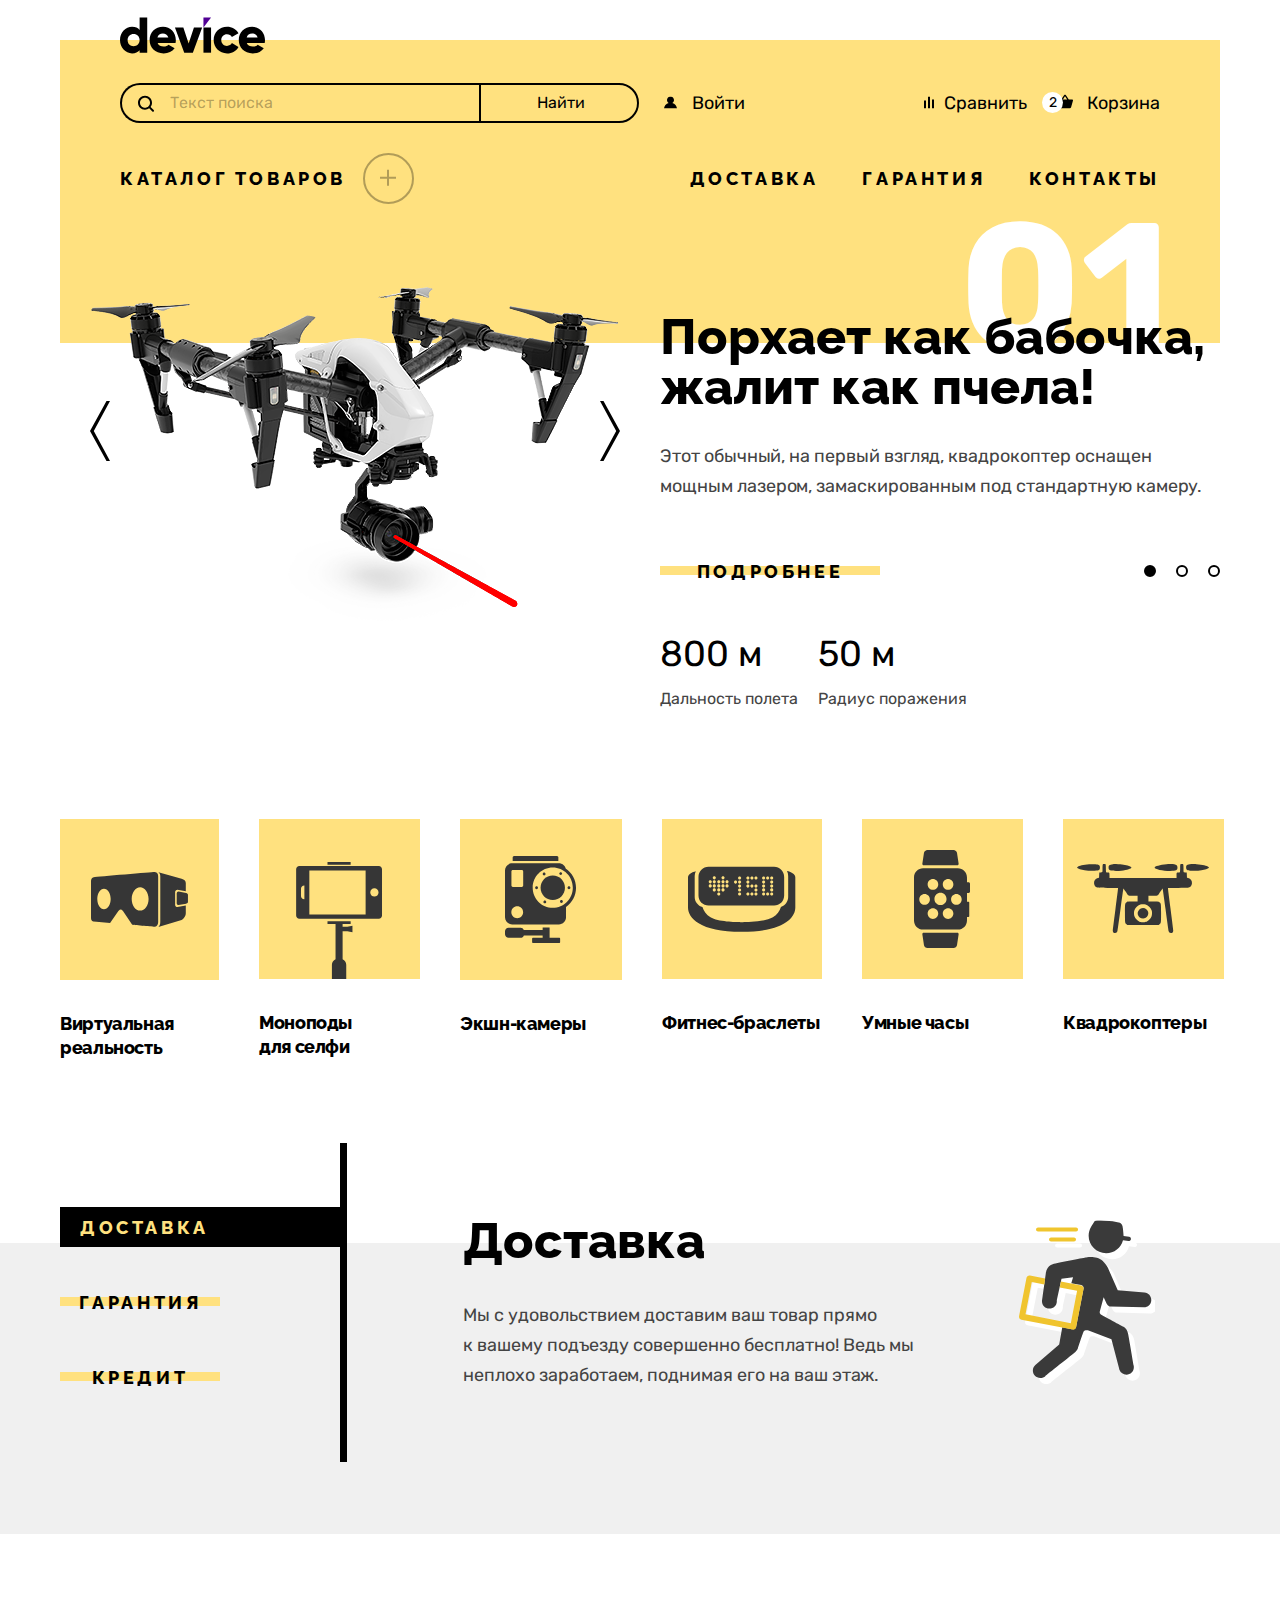
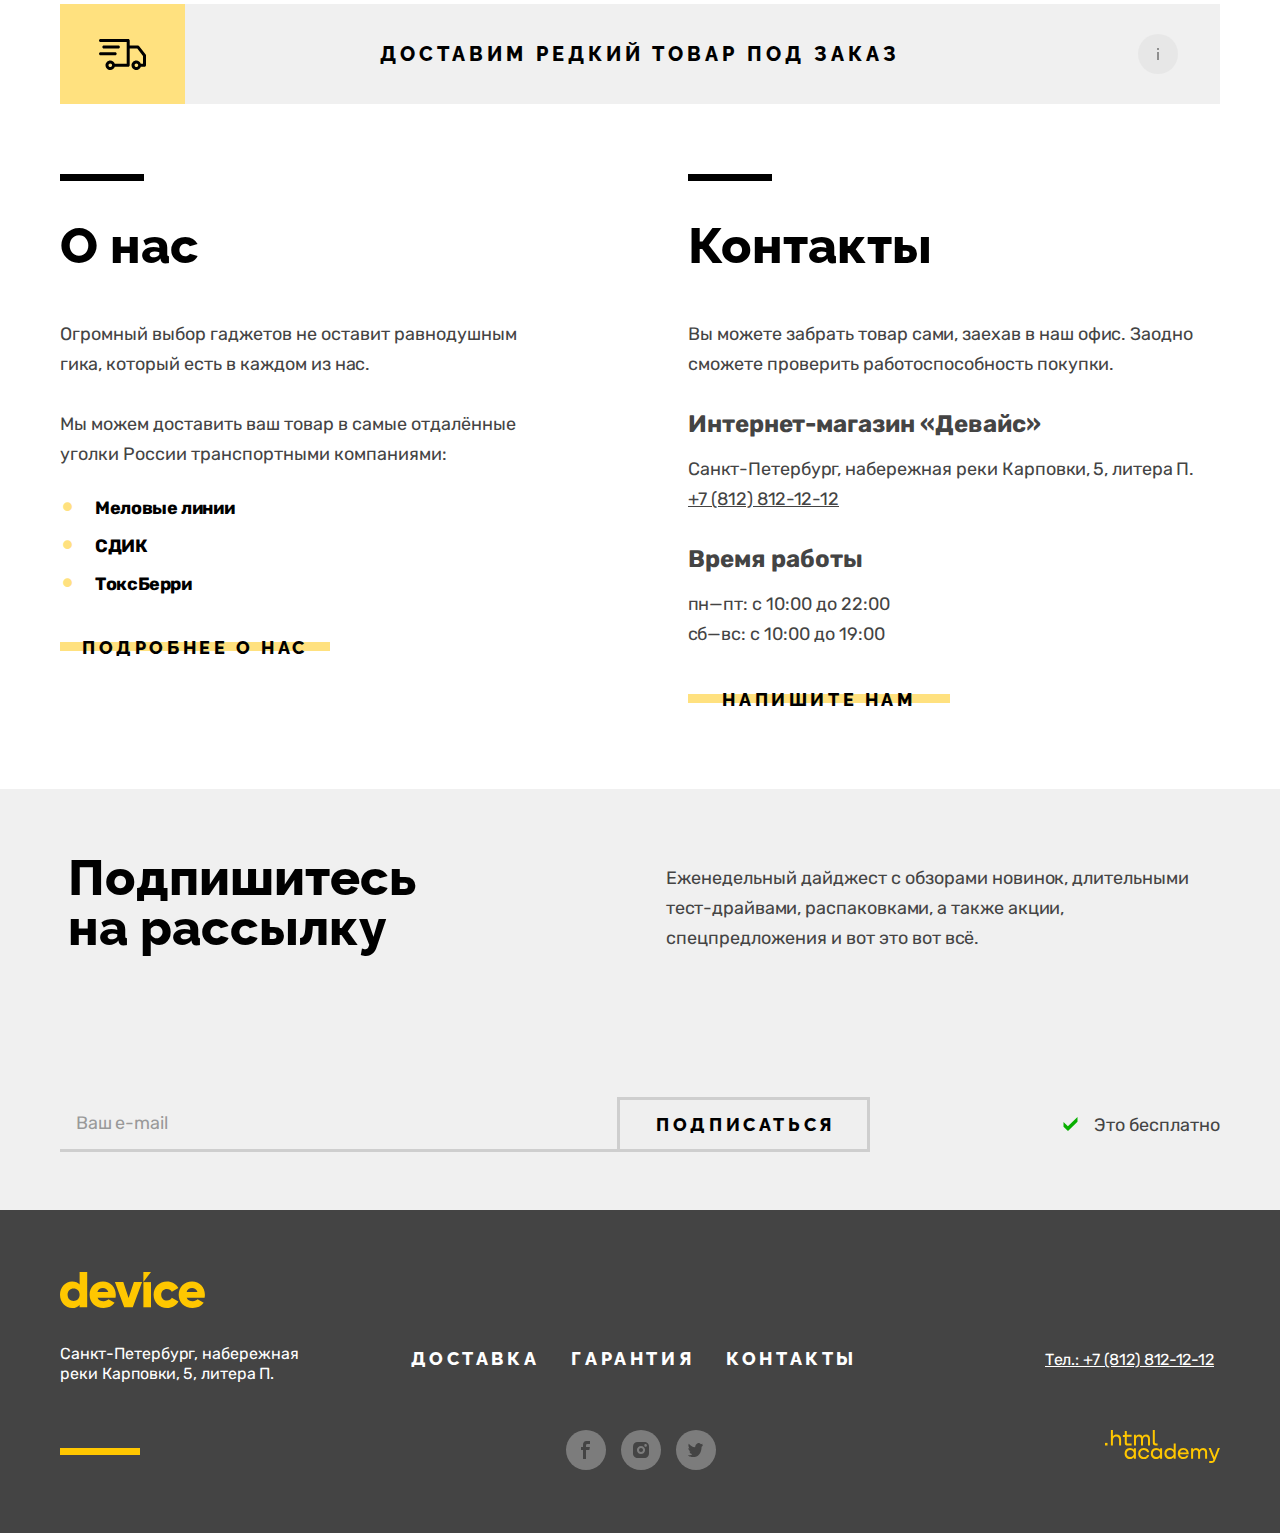
==== commit 50fbc275: "Merge pull request #1 from 4exOFFby/master" ====
--- a/index.html
+++ b/index.html
@@ -4,11 +4,12 @@
   <meta charset="utf-8">
   <title>HTML Academy: Девайс</title>
   <link href="./styles/style.css" rel="stylesheet">
+  <link rel="icon" href="./favicon.png" sizes="16x16">
 </head>
 <body>
   <header class="page_header">
     <div class="container">
-      <nav class="mane_navigation">
+      <nav class="main_navigation">
         <a class="logo_link">
           <svg class="logo_image" width="145" height="37" viewBox="0 0 145 37" fill="currentColor"
           xmlns="http://www.w3.org/2000/svg">
@@ -170,14 +171,14 @@
     </nav>
   </div>
 </header>
-<main class="page_main">
+<main class="page_main main_container">
   <div class="container">
     <section class="slider">
       <h1 class="visually_hidden">Интернет-магазин Device</h1>
       <ol class="slider_list">
-        <li class="slider_item slider_current">
+        <li class="slider_1">
           <div class="image-wrapper">
-            <img class="slider_img" src="./images/png/slider-1.png" width="560" height="560" alt="крутой квадракотер">
+            <img class="slider_img" src="./images/png/slider-1.png" width="560" height="560" alt="крутой квадракоптер">
             <div class="button-wrapper">
               <button class="slider_button slider_button_previos">
                 <svg class="slider_button_img" width="20" height="60" viewBox="0 0 20 60" fill="currentColor"
@@ -214,7 +215,7 @@
                 <a class="slider_indicators_link slider_2" href="#"></a>
               </li>
               <li class="slider_indicators_item">
-                <a class="slider_indicators_link slider_3 href="#"></a>
+                <a class="slider_indicators_link slider_3" href="#"></a>
               </li>
             </ol>
           </div>
@@ -230,7 +231,7 @@
           </div>
         </div>
       </li>
-      <li class="slider_item slider_next">
+      <li class="slider_2 slider_off">
         <div class="image-wrapper">
           <img class="slider_img" src="./images/png/slider-2.png" width="560" height="560" alt="крутые смарт часы">
           <div class="button-wrapper">
@@ -281,7 +282,7 @@
         </div>
       </div>
     </li>
-    <li class="slider_item slider_previus">
+    <li class="slider_3 slider_off">
       <div class="image-wrapper">
         <img class="slider_img" src="./images/png/slider-3.png" width="560" height="560" alt="крутые селфи-палки">
         <div class="button-wrapper">
@@ -379,7 +380,7 @@
               <path d="M56.415 46.912C57.2048 46.912 57.845 46.2691 57.845 45.476C57.845 44.6829 57.2048 44.04 56.415 44.04C55.6252 44.04 54.985 44.6829 54.985 45.476C54.985 46.2691 55.6252 46.912 56.415 46.912Z" fill="#363636"/>
               <path d="M55.697 19C56.4895 19 57.132 18.3575 57.132 17.565C57.132 16.7725 56.4895 16.13 55.697 16.13C54.9045 16.13 54.262 16.7725 54.262 17.565C54.262 18.3575 54.9045 19 55.697 19Z" fill="#363636"/>
               <path d="M39.828 47.341C40.6205 47.341 41.263 46.6985 41.263 45.906C41.263 45.1135 40.6205 44.471 39.828 44.471C39.0355 44.471 38.393 45.1135 38.393 45.906C38.393 46.6985 39.0355 47.341 39.828 47.341Z" fill="#363636"/>
-              </svg>
+            </svg>
           </a>
           <p class="catalog_categories_description">Экшн-камеры</p>
         </li>
@@ -388,7 +389,7 @@
             <svg class="catalog_categories_img" width="108" height="66" viewBox="0 0 108 66" fill="none" xmlns="http://www.w3.org/2000/svg">
               <path d="M98.967 5.07411C99.719 6.51511 100.176 8.15411 100.176 9.89211V30.9941C100.176 35.6101 97.084 39.5211 92.93 40.8941C91.605 44.8811 89.152 48.7481 84.879 51.3261C76.203 56.5571 53.755 56.1631 53.681 56.1631C53.603 56.1631 31.168 56.5581 22.492 51.3261C18.276 48.7811 15.784 44.9791 14.45 41.0471C10.032 39.8381 6.694 35.7961 6.694 30.9941V9.89311C6.694 8.20511 7.121 6.61111 7.833 5.20011C4.17 6.10911 0 7.91811 0 11.4341C0 17.6771 0 37.1211 0 41.4171C0 51.6681 11.839 65.8501 53.657 65.8501C95.477 65.8501 107.314 51.6681 107.314 41.4171C107.314 37.1211 107.314 17.6771 107.314 11.4341C107.313 7.75011 102.738 5.94011 98.967 5.07411Z" fill="#363636"/>
               <path d="M20.561 39.4591H86.084C91.648 39.4591 96.158 34.9461 96.158 29.3821V10.9351C96.158 5.37211 91.648 0.860107 86.084 0.860107H20.561C14.997 0.860107 10.486 5.37111 10.486 10.9351V29.3821C10.486 34.9461 14.997 39.4591 20.561 39.4591ZM83.695 10.4681C84.562 10.4681 85.264 11.1711 85.264 12.0381C85.264 12.9041 84.562 13.6071 83.695 13.6071C82.828 13.6071 82.127 12.9041 82.127 12.0381C82.127 11.1701 82.828 10.4681 83.695 10.4681ZM83.695 14.5071C84.562 14.5071 85.264 15.2101 85.264 16.0751C85.264 16.9421 84.562 17.6441 83.695 17.6441C82.828 17.6441 82.127 16.9421 82.127 16.0751C82.127 15.2101 82.828 14.5071 83.695 14.5071ZM83.695 18.5461C84.562 18.5461 85.264 19.2481 85.264 20.1151C85.264 20.9811 84.562 21.6841 83.695 21.6841C82.828 21.6841 82.127 20.9811 82.127 20.1151C82.127 19.2481 82.828 18.5461 83.695 18.5461ZM83.695 22.3731C84.562 22.3731 85.264 23.0771 85.264 23.9421C85.264 24.8091 84.562 25.5101 83.695 25.5101C82.828 25.5101 82.127 24.8091 82.127 23.9421C82.127 23.0761 82.828 22.3731 83.695 22.3731ZM83.695 26.4121C84.562 26.4121 85.264 27.1141 85.264 27.9811C85.264 28.8461 84.562 29.5491 83.695 29.5491C82.828 29.5491 82.127 28.8451 82.127 27.9811C82.127 27.1141 82.828 26.4121 83.695 26.4121ZM79.656 10.4681C80.523 10.4681 81.224 11.1711 81.224 12.0381C81.224 12.9041 80.523 13.6071 79.656 13.6071C78.791 13.6071 78.088 12.9041 78.088 12.0381C78.088 11.1701 78.791 10.4681 79.656 10.4681ZM79.656 26.4121C80.523 26.4121 81.224 27.1141 81.224 27.9811C81.224 28.8461 80.523 29.5491 79.656 29.5491C78.791 29.5491 78.088 28.8451 78.088 27.9811C78.088 27.1141 78.791 26.4121 79.656 26.4121ZM75.619 10.4681C76.484 10.4681 77.187 11.1711 77.187 12.0381C77.187 12.9041 76.484 13.6071 75.619 13.6071C74.752 13.6071 74.05 12.9041 74.05 12.0381C74.05 11.1701 74.752 10.4681 75.619 10.4681ZM75.619 14.5071C76.484 14.5071 77.187 15.2101 77.187 16.0751C77.187 16.9421 76.484 17.6441 75.619 17.6441C74.752 17.6441 74.05 16.9421 74.05 16.0751C74.05 15.2101 74.752 14.5071 75.619 14.5071ZM75.619 18.5461C76.484 18.5461 77.187 19.2481 77.187 20.1151C77.187 20.9811 76.484 21.6841 75.619 21.6841C74.752 21.6841 74.05 20.9811 74.05 20.1151C74.05 19.2481 74.752 18.5461 75.619 18.5461ZM75.619 22.3731C76.484 22.3731 77.187 23.0771 77.187 23.9421C77.187 24.8091 76.484 25.5101 75.619 25.5101C74.752 25.5101 74.05 24.8091 74.05 23.9421C74.05 23.0761 74.752 22.3731 75.619 22.3731ZM75.619 26.4121C76.484 26.4121 77.187 27.1141 77.187 27.9811C77.187 28.8461 76.484 29.5491 75.619 29.5491C74.752 29.5491 74.05 28.8451 74.05 27.9811C74.05 27.1141 74.752 26.4121 75.619 26.4121ZM67.965 10.4681C68.832 10.4681 69.533 11.1711 69.533 12.0381C69.533 12.9041 68.832 13.6071 67.965 13.6071C67.098 13.6071 66.397 12.9041 66.397 12.0381C66.396 11.1701 67.1 10.4681 67.965 10.4681ZM67.965 18.5461C68.832 18.5461 69.533 19.2481 69.533 20.1151C69.533 20.9811 68.832 21.6841 67.965 21.6841C67.098 21.6841 66.397 20.9811 66.397 20.1151C66.396 19.2481 67.1 18.5461 67.965 18.5461ZM67.965 22.4271C68.832 22.4271 69.533 23.1281 69.533 23.9951C69.533 24.8601 68.832 25.5641 67.965 25.5641C67.098 25.5641 66.397 24.8601 66.397 23.9951C66.396 23.1281 67.1 22.4271 67.965 22.4271ZM67.965 26.4121C68.832 26.4121 69.533 27.1141 69.533 27.9811C69.533 28.8461 68.832 29.5491 67.965 29.5491C67.098 29.5491 66.397 28.8451 66.397 27.9811C66.396 27.1141 67.1 26.4121 67.965 26.4121ZM63.926 10.4681C64.793 10.4681 65.496 11.1711 65.496 12.0381C65.496 12.9041 64.793 13.6071 63.926 13.6071C63.061 13.6071 62.357 12.9041 62.357 12.0381C62.356 11.1701 63.061 10.4681 63.926 10.4681ZM63.926 18.5461C64.793 18.5461 65.496 19.2481 65.496 20.1151C65.496 20.9811 64.793 21.6841 63.926 21.6841C63.061 21.6841 62.357 20.9811 62.357 20.1151C62.356 19.2481 63.061 18.5461 63.926 18.5461ZM63.926 26.4121C64.793 26.4121 65.496 27.1141 65.496 27.9811C65.496 28.8461 64.793 29.5491 63.926 29.5491C63.061 29.5491 62.357 28.8451 62.357 27.9811C62.356 27.1141 63.061 26.4121 63.926 26.4121ZM59.888 10.4681C60.753 10.4681 61.457 11.1711 61.457 12.0381C61.457 12.9041 60.753 13.6071 59.888 13.6071C59.021 13.6071 58.32 12.9041 58.32 12.0381C58.319 11.1701 59.021 10.4681 59.888 10.4681ZM59.888 14.5071C60.753 14.5071 61.457 15.2101 61.457 16.0751C61.457 16.9421 60.753 17.6441 59.888 17.6441C59.021 17.6441 58.32 16.9421 58.32 16.0751C58.319 15.2101 59.021 14.5071 59.888 14.5071ZM59.888 18.5461C60.753 18.5461 61.457 19.2481 61.457 20.1151C61.457 20.9811 60.753 21.6841 59.888 21.6841C59.021 21.6841 58.32 20.9811 58.32 20.1151C58.319 19.2481 59.021 18.5461 59.888 18.5461ZM59.888 26.4121C60.753 26.4121 61.457 27.1141 61.457 27.9811C61.457 28.8461 60.753 29.5491 59.888 29.5491C59.021 29.5491 58.32 28.8451 58.32 27.9811C58.319 27.1141 59.021 26.4121 59.888 26.4121ZM51.598 10.4681C52.465 10.4681 53.167 11.1711 53.167 12.0381C53.167 12.9041 52.465 13.6071 51.598 13.6071C50.731 13.6071 50.03 12.9041 50.03 12.0381C50.029 11.1701 50.731 10.4681 51.598 10.4681ZM51.598 14.5071C52.465 14.5071 53.167 15.2101 53.167 16.0751C53.167 16.9421 52.465 17.6441 51.598 17.6441C50.731 17.6441 50.03 16.9421 50.03 16.0751C50.029 15.2101 50.731 14.5071 51.598 14.5071ZM51.598 18.5461C52.465 18.5461 53.167 19.2481 53.167 20.1151C53.167 20.9811 52.465 21.6841 51.598 21.6841C50.731 21.6841 50.03 20.9811 50.03 20.1151C50.029 19.2481 50.731 18.5461 51.598 18.5461ZM51.598 22.4271C52.465 22.4271 53.167 23.1281 53.167 23.9951C53.167 24.8601 52.465 25.5641 51.598 25.5641C50.731 25.5641 50.03 24.8601 50.03 23.9951C50.029 23.1281 50.731 22.4271 51.598 22.4271ZM51.598 26.4121C52.465 26.4121 53.167 27.1141 53.167 27.9811C53.167 28.8461 52.465 29.5491 51.598 29.5491C50.731 29.5491 50.03 28.8451 50.03 27.9811C50.029 27.1141 50.731 26.4121 51.598 26.4121ZM47.559 14.5071C48.426 14.5071 49.127 15.2101 49.127 16.0751C49.127 16.9421 48.426 17.6441 47.559 17.6441C46.692 17.6441 45.99 16.9421 45.99 16.0751C45.99 15.2101 46.691 14.5071 47.559 14.5071ZM39.057 14.2951C39.922 14.2951 40.626 14.9981 40.626 15.8631C40.626 16.7301 39.922 17.4321 39.057 17.4321C38.19 17.4321 37.486 16.7291 37.486 15.8631C37.486 14.9981 38.189 14.2951 39.057 14.2951ZM39.057 18.3331C39.922 18.3331 40.626 19.0361 40.626 19.9031C40.626 20.7691 39.922 21.4731 39.057 21.4731C38.19 21.4731 37.486 20.7691 37.486 19.9031C37.486 19.0361 38.189 18.3331 39.057 18.3331ZM35.018 10.2551C35.883 10.2551 36.586 10.9581 36.586 11.8251C36.586 12.6911 35.882 13.3931 35.018 13.3931C34.151 13.3931 33.449 12.6901 33.449 11.8251C33.449 10.9581 34.15 10.2551 35.018 10.2551ZM35.018 14.2951C35.883 14.2951 36.586 14.9981 36.586 15.8631C36.586 16.7301 35.882 17.4321 35.018 17.4321C34.151 17.4321 33.449 16.7291 33.449 15.8631C33.449 14.9981 34.15 14.2951 35.018 14.2951ZM35.018 18.3331C35.883 18.3331 36.586 19.0361 36.586 19.9031C36.586 20.7691 35.882 21.4731 35.018 21.4731C34.151 21.4731 33.449 20.7691 33.449 19.9031C33.449 19.0361 34.15 18.3331 35.018 18.3331ZM35.018 22.3731C35.883 22.3731 36.586 23.0771 36.586 23.9421C36.586 24.8091 35.882 25.5101 35.018 25.5101C34.151 25.5101 33.449 24.8091 33.449 23.9421C33.449 23.0761 34.15 22.3731 35.018 22.3731ZM30.764 14.2951C31.631 14.2951 32.333 14.9981 32.333 15.8631C32.333 16.7301 31.631 17.4321 30.764 17.4321C29.897 17.4321 29.196 16.7291 29.196 15.8631C29.196 14.9981 29.897 14.2951 30.764 14.2951ZM30.764 18.3331C31.631 18.3331 32.333 19.0361 32.333 19.9031C32.333 20.7691 31.631 21.4731 30.764 21.4731C29.897 21.4731 29.196 20.7691 29.196 19.9031C29.196 19.0361 29.897 18.3331 30.764 18.3331ZM30.764 22.3731C31.631 22.3731 32.333 23.0771 32.333 23.9421C32.333 24.8091 31.631 25.5101 30.764 25.5101C29.897 25.5101 29.196 24.8091 29.196 23.9421C29.196 23.0761 29.897 22.3731 30.764 22.3731ZM30.764 26.4121C31.631 26.4121 32.333 27.1141 32.333 27.9811C32.333 28.8461 31.631 29.5491 30.764 29.5491C29.897 29.5491 29.196 28.8451 29.196 27.9811C29.196 27.1141 29.897 26.4121 30.764 26.4121ZM26.3 10.2551C27.167 10.2551 27.871 10.9581 27.871 11.8251C27.871 12.6911 27.167 13.3931 26.3 13.3931C25.435 13.3931 24.731 12.6901 24.731 11.8251C24.731 10.9581 25.435 10.2551 26.3 10.2551ZM26.3 14.2951C27.167 14.2951 27.871 14.9981 27.871 15.8631C27.871 16.7301 27.167 17.4321 26.3 17.4321C25.435 17.4321 24.731 16.7291 24.731 15.8631C24.731 14.9981 25.435 14.2951 26.3 14.2951ZM26.3 18.3331C27.167 18.3331 27.871 19.0361 27.871 19.9031C27.871 20.7691 27.167 21.4731 26.3 21.4731C25.435 21.4731 24.731 20.7691 24.731 19.9031C24.731 19.0361 25.435 18.3331 26.3 18.3331ZM26.3 22.3731C27.167 22.3731 27.871 23.0771 27.871 23.9421C27.871 24.8091 27.167 25.5101 26.3 25.5101C25.435 25.5101 24.731 24.8091 24.731 23.9421C24.731 23.0761 25.435 22.3731 26.3 22.3731ZM22.263 14.2951C23.128 14.2951 23.832 14.9981 23.832 15.8631C23.832 16.7301 23.128 17.4321 22.263 17.4321C21.396 17.4321 20.694 16.7291 20.694 15.8631C20.694 14.9981 21.396 14.2951 22.263 14.2951ZM22.263 18.3331C23.128 18.3331 23.832 19.0361 23.832 19.9031C23.832 20.7691 23.128 21.4731 22.263 21.4731C21.396 21.4731 20.694 20.7691 20.694 19.9031C20.694 19.0361 21.396 18.3331 22.263 18.3331Z" fill="#363636"/>
-              </svg>
+            </svg>
           </a>
           <p class="catalog_categories_description">Фитнес-браслеты</p>
         </li>
@@ -398,7 +399,7 @@
               <path d="M54.494 32.197H52.979V27.557C52.979 22.505 48.892 18.371 43.897 18.371H9.082C4.086 18.372 0 22.505 0 27.557V70.425C0 75.477 4.087 79.61 9.083 79.61H43.898C48.893 79.61 52.98 75.477 52.98 70.425V67.01H54.495C54.91 67.01 55.252 66.666 55.252 66.246V52.467C55.252 52.046 54.91 51.701 54.495 51.701H52.98V42.913H54.495C55.327 42.913 56.009 42.225 56.009 41.382V33.728C56.008 32.886 55.326 32.197 54.494 32.197ZM34.082 29.088C37.008 29.088 39.381 31.486 39.381 34.446C39.381 37.406 37.008 39.804 34.082 39.804C31.156 39.804 28.784 37.406 28.784 34.446C28.784 31.486 31.156 29.088 34.082 29.088ZM18.945 29.088C21.87 29.088 24.243 31.486 24.243 34.446C24.243 37.406 21.87 39.804 18.945 39.804C16.019 39.804 13.647 37.406 13.647 34.446C13.647 31.486 16.019 29.088 18.945 29.088ZM5.297 49.397C5.297 46.438 7.668 44.039 10.595 44.039C13.521 44.039 15.893 46.438 15.893 49.397C15.893 52.356 13.52 54.755 10.595 54.755C7.668 54.756 5.297 52.356 5.297 49.397ZM18.945 68.894C16.019 68.894 13.647 66.496 13.647 63.536C13.647 60.576 16.019 58.178 18.945 58.178C21.87 58.178 24.243 60.576 24.243 63.536C24.243 66.496 21.87 68.894 18.945 68.894ZM20.435 48.991C20.435 45.609 23.146 42.867 26.49 42.867C29.834 42.867 32.545 45.609 32.545 48.991C32.545 52.373 29.834 55.115 26.49 55.115C23.146 55.114 20.435 52.373 20.435 48.991ZM34.082 68.894C31.156 68.894 28.784 66.496 28.784 63.536C28.784 60.576 31.156 58.178 34.082 58.178C37.008 58.178 39.381 60.576 39.381 63.536C39.381 66.496 37.008 68.894 34.082 68.894ZM42.384 54.756C39.457 54.756 37.086 52.357 37.086 49.398C37.086 46.439 39.457 44.04 42.384 44.04C45.31 44.04 47.682 46.439 47.682 49.398C47.682 52.356 45.31 54.756 42.384 54.756Z" fill="#363636"/>
               <path d="M9.646 15.31H43.333C44.176 15.31 44.765 14.629 44.639 13.796L43.023 3.028C43.023 3.028 43.023 3.027 43.021 3.026C42.771 1.362 41.189 0 39.506 0H13.474C11.788 0 10.206 1.362 9.957 3.028L8.342 13.795C8.217 14.628 8.803 15.31 9.646 15.31Z" fill="#363636"/>
               <path d="M43.333 82.671H9.646C8.803 82.671 8.217 83.354 8.342 84.187L9.957 94.954C10.207 96.62 11.789 97.982 13.473 97.982H39.505C41.189 97.982 42.771 96.62 43.022 94.956V94.954L44.637 84.187C44.765 83.354 44.176 82.671 43.333 82.671Z" fill="#363636"/>
-              </svg>
+            </svg>
           </a>
           <p class="catalog_categories_description">Умные часы</p>
         </li>
@@ -411,7 +412,7 @@
               <path d="M36.0919 0.154283C32.1715 0.822283 31.5787 1.28518 31.5787 3.59808C31.5787 5.42278 32.0426 6.0141 33.8468 6.5537C35.3966 7.0161 41.0192 7.06787 44.3468 6.68207C51.2076 5.85977 55.6686 4.13766 54.0455 2.93006C52.7804 2.03016 49.1432 1.05358 44.9913 0.539977C42.5157 0.231977 36.9952 -1.67042e-05 36.0919 0.154283Z" fill="#363636"/>
               <path d="M89.4845 0.257917C83.1652 0.848217 77.6202 2.339 77.6202 3.4439C77.6202 5.1661 85.461 6.91361 93.2501 6.93951C99.0538 6.93951 100.446 6.2974 100.446 3.5982C100.446 1.774 99.8273 0.976616 98.0734 0.514216C96.4239 0.102616 92.3985 1.71959e-05 89.4845 0.257917Z" fill="#363636"/>
               <path d="M112.776 0.283308C110.996 0.514308 109.758 1.05383 109.346 1.77403C108.959 2.54453 109.036 4.67781 109.5 5.34581C110.428 6.65681 111.152 6.81109 116.568 6.81109C120.23 6.81109 122.37 6.68221 124.435 6.32281C127.969 5.73151 131.038 4.80623 131.683 4.08653C132.173 3.54653 132.173 3.54653 131.45 2.93033C130.109 1.79943 125.492 0.745217 119.534 0.257917C116.053 -0.0252828 115.046 -0.0252922 112.776 0.283308Z" fill="#363636"/>
-              </svg>
+            </svg>
           </a>
           <p class="catalog_categories_description">Квадрокоптеры</p>
         </li>
@@ -500,193 +501,193 @@
         <a class="about_us_link about_us_link_different" href="#">Напишите нам</a>
       </div>
     </section>
-    </div>
-    <section class="subscribe">
-      <div class="container">
-        <div class="subscribe_description_wrapper">
-          <h2 class="subscribe_title">Подпишитесь
-            на рассылку</h2>
-            <p class="subscribe_description">Еженедельный дайджест с обзорами новинок,
-              длительными тест-драйвами, распаковками, а также акции, спецпредложения и вот это вот всё.
-            </p>
-          </div>
-          <div class="form_and_notation_wrapper">
-            <form class="subscribe_form" action="https://echo.htmlacademy.ru/" method="post" name="subscribe_form">
-              <label class="subscribe_input_label"><span class="visually_hidden">Введите адресс электронной почты</span>
-                <input class="subscribe_input" type="email" name="email" placeholder="Ваш e-mail">
-              </label>
-              <label class="subscribe_input_label"><span class="visually_hidden">Дайте согласие на подписку</span>
-                <input class="subscribe_submit" type="submit" name="submit" value="Подписаться">
-              </label>
-            </form>
-            <span class="subscribe_notation">Это бесплатно</span>
-          </div>
-        </div>
-      </section>
-    </main>
-    <footer class="page_footer">
-      <div class="container">
-        <a class="logo_yellow_link">
-          <svg width="145" height="36" viewBox="0 0 145 36" fill="none" xmlns="http://www.w3.org/2000/svg">
-            <path
-            d="M27.2 0V35.3H19.6V32.9C17.9 34.8 15.5 36 12.1 36C5.5 36 0 30.2 0 22.7C0 15.2 5.5 9.4 12.1 9.4C15.5 9.4 18 10.6 19.6 12.5V0H27.2ZM19.6 22.7C19.6 18.9 17.1 16.5 13.6 16.5C10.1 16.5 7.6 18.9 7.6 22.7C7.6 26.5 10.1 28.9 13.6 28.9C17.1 28.8 19.6 26.5 19.6 22.7Z"
-            fill="#FFC700" />
-            <path
-            d="M43.7 29.1999C45.8 29.1999 47.5 28.3999 48.5 27.2999L54.6 30.7999C52.1 34.1999 48.4 35.9999 43.6 35.9999C35 35.9999 29.6 30.1999 29.6 22.6999C29.6 15.1999 35 9.3999 43 9.3999C50.4 9.3999 55.8 15.0999 55.8 22.6999C55.8 23.7999 55.7 24.7999 55.5 25.6999H37.6C38.6 28.2999 40.9 29.1999 43.7 29.1999ZM48.3 20.0999C47.5 17.1999 45.2 16.0999 42.9 16.0999C40 16.0999 38.1 17.4999 37.4 20.0999H48.3Z"
-            fill="#FFC700" />
-            <path
-            d="M82.1 10.1001L72.8 35.3001H64.2L54.9 10.1001H63.3L68.6 26.1001L73.9 10.1001C73.9 10.1001 82.1 10.1001 82.1 10.1001Z"
-            fill="#FFC700" />
-            <path d="M83.4 10.1001H91V35.3001H83.4V10.1001Z" fill="#FFC700" />
-            <path
-            d="M93.6 22.6999C93.6 15.1999 99.3 9.3999 107 9.3999C111.9 9.3999 116.2 11.9999 118.4 15.8999L111.8 19.6999C110.9 17.8999 109.1 16.8999 106.9 16.8999C103.6 16.8999 101.2 19.2999 101.2 22.6999C101.2 26.1999 103.6 28.4999 106.9 28.4999C109.1 28.4999 111 27.3999 111.8 25.6999L118.4 29.4999C116.3 33.3999 112 35.9999 107 35.9999C99.3 35.9999 93.6 30.1999 93.6 22.6999Z"
-            fill="#FFC700" />
-            <path
-            d="M132.8 29.1999C134.9 29.1999 136.6 28.3999 137.6 27.2999L143.7 30.7999C141.2 34.1999 137.5 35.9999 132.7 35.9999C124.1 35.9999 118.7 30.1999 118.7 22.6999C118.7 15.1999 124.2 9.3999 132.1 9.3999C139.5 9.3999 144.9 15.0999 144.9 22.6999C144.9 23.7999 144.8 24.7999 144.6 25.6999H126.7C127.7 28.2999 130 29.1999 132.8 29.1999ZM137.5 20.0999C136.7 17.1999 134.4 16.0999 132.1 16.0999C129.2 16.0999 127.3 17.4999 126.6 20.0999H137.5Z"
-            fill="#FFC700" />
-            <path d="M83.4 0V10.1L91 0H83.4Z" fill="#FFC700" />
+  </div>
+  <section class="subscribe">
+    <div class="container">
+      <div class="subscribe_description_wrapper">
+        <h2 class="subscribe_title">Подпишитесь
+          на рассылку</h2>
+          <p class="subscribe_description">Еженедельный дайджест с обзорами новинок,
+            длительными тест-драйвами, распаковками, а также акции, спецпредложения и вот это вот всё.
+          </p>
+        </div>
+        <div class="form_and_notation_wrapper">
+          <form class="subscribe_form" action="https://echo.htmlacademy.ru/" method="post" name="subscribe_form">
+            <label class="subscribe_input_label"><span class="visually_hidden">Введите адресс электронной почты</span>
+              <input class="subscribe_input" type="email" name="email" placeholder="Ваш e-mail">
+            </label>
+            <label class="subscribe_input_label"><span class="visually_hidden">Дайте согласие на подписку</span>
+              <input class="subscribe_submit" type="submit" name="submit" value="Подписаться">
+            </label>
+          </form>
+          <span class="subscribe_notation">Это бесплатно</span>
+        </div>
+      </div>
+    </section>
+  </main>
+  <footer class="page_footer">
+    <div class="container">
+      <a class="logo_yellow_link">
+        <svg width="145" height="36" viewBox="0 0 145 36" fill="none" xmlns="http://www.w3.org/2000/svg">
+          <path
+          d="M27.2 0V35.3H19.6V32.9C17.9 34.8 15.5 36 12.1 36C5.5 36 0 30.2 0 22.7C0 15.2 5.5 9.4 12.1 9.4C15.5 9.4 18 10.6 19.6 12.5V0H27.2ZM19.6 22.7C19.6 18.9 17.1 16.5 13.6 16.5C10.1 16.5 7.6 18.9 7.6 22.7C7.6 26.5 10.1 28.9 13.6 28.9C17.1 28.8 19.6 26.5 19.6 22.7Z"
+          fill="#FFC700" />
+          <path
+          d="M43.7 29.1999C45.8 29.1999 47.5 28.3999 48.5 27.2999L54.6 30.7999C52.1 34.1999 48.4 35.9999 43.6 35.9999C35 35.9999 29.6 30.1999 29.6 22.6999C29.6 15.1999 35 9.3999 43 9.3999C50.4 9.3999 55.8 15.0999 55.8 22.6999C55.8 23.7999 55.7 24.7999 55.5 25.6999H37.6C38.6 28.2999 40.9 29.1999 43.7 29.1999ZM48.3 20.0999C47.5 17.1999 45.2 16.0999 42.9 16.0999C40 16.0999 38.1 17.4999 37.4 20.0999H48.3Z"
+          fill="#FFC700" />
+          <path
+          d="M82.1 10.1001L72.8 35.3001H64.2L54.9 10.1001H63.3L68.6 26.1001L73.9 10.1001C73.9 10.1001 82.1 10.1001 82.1 10.1001Z"
+          fill="#FFC700" />
+          <path d="M83.4 10.1001H91V35.3001H83.4V10.1001Z" fill="#FFC700" />
+          <path
+          d="M93.6 22.6999C93.6 15.1999 99.3 9.3999 107 9.3999C111.9 9.3999 116.2 11.9999 118.4 15.8999L111.8 19.6999C110.9 17.8999 109.1 16.8999 106.9 16.8999C103.6 16.8999 101.2 19.2999 101.2 22.6999C101.2 26.1999 103.6 28.4999 106.9 28.4999C109.1 28.4999 111 27.3999 111.8 25.6999L118.4 29.4999C116.3 33.3999 112 35.9999 107 35.9999C99.3 35.9999 93.6 30.1999 93.6 22.6999Z"
+          fill="#FFC700" />
+          <path
+          d="M132.8 29.1999C134.9 29.1999 136.6 28.3999 137.6 27.2999L143.7 30.7999C141.2 34.1999 137.5 35.9999 132.7 35.9999C124.1 35.9999 118.7 30.1999 118.7 22.6999C118.7 15.1999 124.2 9.3999 132.1 9.3999C139.5 9.3999 144.9 15.0999 144.9 22.6999C144.9 23.7999 144.8 24.7999 144.6 25.6999H126.7C127.7 28.2999 130 29.1999 132.8 29.1999ZM137.5 20.0999C136.7 17.1999 134.4 16.0999 132.1 16.0999C129.2 16.0999 127.3 17.4999 126.6 20.0999H137.5Z"
+          fill="#FFC700" />
+          <path d="M83.4 0V10.1L91 0H83.4Z" fill="#FFC700" />
+        </svg>
+      </a>
+      <div class="footer_grid_wrapper">
+        <p class="footer_description">Санкт-Петербург, набережная
+          реки Карповки, 5, литера П.
+        </p>
+        <ul class="footer_services_list">
+          <li class="footer_services_item">
+            <a class="footer_services_link" href="#">Доставка</a>
+          </li>
+          <li class="footer_services_item">
+            <a class="footer_services_link" href="#">Гарантия</a>
+          </li>
+          <li class="footer_services_item">
+            <a class="footer_services_link" href="#">Контакты</a>
+          </li>
+        </ul>
+        <a class="footer_tel" href="tel:+78128121212" target="blanck">Тел.: +7 (812) 812-12-12</a>
+        <div class="footer_decor_line"></div>
+        <ul class="foote_social_list">
+          <li class="footer_social_item">
+            <a class="footer_social_link" href="https://www.facebook.com/htmlacademy" target="blanck">
+              <span class="visually_hidden">Фейсбук</span>
+              <svg width="9" height="18" viewBox="0 0 9 18" fill="currentColor" xmlns="http://www.w3.org/2000/svg">
+                <path d="M6.5 3H9V0H5.6C2.8 0 2 1.7 2 4.2V6H0V9H2V18H5V9H8.3L8.9 6H5V4.5C5 3.7 5.3 3 6.5 3Z" />
+              </svg>
+            </a>
+          </li>
+          <li class="footer_social_item">
+            <a class="footer_social_link" href="https://www.instagram.com/htmlacademy/" target="blanck">
+              <span class="visually_hidden">Инстаграм</span>
+              <svg width="16" height="16" viewBox="0 0 16 16" fill="currentColor" xmlns="http://www.w3.org/2000/svg">
+                <path
+                d="M8 10C9.10457 10 10 9.10457 10 8C10 6.89543 9.10457 6 8 6C6.89543 6 6 6.89543 6 8C6 9.10457 6.89543 10 8 10Z" />
+                <path
+                d="M14.7 1.3C13.8 0.4 12.7 0 11.3 0H4.7C1.9 0 0 1.9 0 4.7V11.3C0 12.7 0.4 13.9 1.4 14.7C2.3 15.6 3.4 16 4.7 16H11.3C12.7 16 13.9 15.6 14.7 14.7C15.5
+                13.8 16 12.7 16 11.3V4.7C16 3.3 15.6 2.1 14.7 1.3ZM8 12.1C5.8 12.1 3.9 10.3 3.9
+                8C3.9 5.7 5.8 3.9 8 3.9C10.2 3.9 12.1 5.7 12.1 8C12.1 10.3 10.2 12.1 8 12.1ZM12.6 4.7C11.9
+                4.7 11.3 4.2 11.3 3.4C11.3 2.6 11.8 2.1 12.6 2.1C13.3 2.1 13.9 2.7 13.9 3.4C13.9 4.1 13.3 4.7 12.6 4.7Z" />
+              </svg>
+            </a>
+          </li>
+          <li class="footer_social_item">
+            <a class="footer_social_link" href="https://twitter.com/htmlacademy_ru" target="blanck"><span class="visually_hidden">Твиттер</span>
+              <svg width="15" height="15" viewBox="0 0 15 15" fill="currentColor" xmlns="http://www.w3.org/2000/svg">
+                <path d="M9.7 0.155143C11.2 -0.344857 12.3 0.455143 12.9 1.25514C13.4 1.05514 14 0.855143 14.6 0.655143C14.6 1.45514 14.1 2.05514
+                13.8 2.25514C14.5 2.45514 15 1.85514 15 1.85514C14.9 2.75514 14.1 3.55514 13.6 3.75514C13.4 10.0551 10.8 14.1551 4.7 14.0551C4.2 14.0551
+                4.8 14.0551 4.3 14.0551C4 14.0551 0.6 13.6551 0 12.2551C2 12.4551 3.4 11.8551 4.1 11.1551C3.3 10.8551 1.7 10.7551 1.5 8.35514C1.8 8.55514
+                2 8.65514 2.6 8.55514C1.5 7.75514 0.3 7.05514 0.4 5.05514C0.7 5.35514 1.3 5.55514 1.6 5.45514C1 5.25514 -0.2 2.35514 0.8 0.855143C2.4
+                2.55514 4.1 4.25514 7.1 4.35514C7.3 2.25514 8.1 0.855143 9.7 0.155143Z" />
+              </svg>
+            </a>
+          </li>
+        </ul>
+        <a class="logo_partner_link" href="https://htmlacademy.ru/" target="blanck">
+          <svg width="115" height="33" viewBox="0 0 115 33" fill="currentColor" xmlns="http://www.w3.org/2000/svg">
+            <path d="M0 12.9V15.5H2.5V12.9H0Z" />
+            <path
+            d="M11.6 4.5C10 4.5 8.8 5.2 8 6.2H7.9V0H5.9V15.5H7.9V10.2C7.9 8.1 9.2 6.6 11.2 6.6C13 6.6 14.1 8 14.1 9.8V15.5H16.1V9.4C16.2 6.4 14.3 4.5 11.6 4.5Z" />
+            <path
+            d="M26.6 4.8H21.8V1.1H19.8V4.9H17.9V6.9H19.8V12.9C19.8 14.6 20.8 15.6 22.5 15.6H26.6V13.6H22.9C22.2 13.6 21.8 13.2 21.8 12.5V6.8H26.6V4.8Z" />
+            <path
+            d="M41.1 4.6C39.5 4.6 38.2 5.4 37.6 6.7H37.5C36.9 5.5 35.7 4.6 34.1 4.6C32.7 4.6 31.6 5.4 31 6.4H30.9V4.8H29V15.4H31V10C31 8 32 6.5 33.6 6.5C35.1 6.5 36 7.5 36 9.1V15.4H38V9.8C38 7.4 39.4 6.5 40.6 6.5C42.1 6.5 43 7.5 43 9.1V15.4H45V8.9C45.1 6.4 43.6 4.6 41.1 4.6Z" />
+            <path
+            d="M47.8 12.7C47.8 14.4 48.8 15.4 50.6 15.4H52.6V13.4H50.9C50.2 13.4 49.8 13 49.8 12.3V0H47.8V12.7Z" />
+            <path
+            d="M28.9 19.7C28 18.6 26.7 17.9 25 17.9C21.9 17.9 19.6 20.2 19.6 23.5C19.6 26.8 21.9 29.1 25 29.1C26.8 29.1 28 28.3 28.8 27.2H28.9V28.8H30.9V18.2H28.9V19.7ZM25.3 27.1C23.1 27.1 21.7 25.5 21.7 23.5C21.7 21.5 23.1 19.9 25.3 19.9C27.5 19.9 28.9 21.5 28.9 23.5C28.9 25.4 27.5 27.1 25.3 27.1Z" />
+            <path
+            d="M44.2 22C43.7 19.6 41.6 17.9 38.8 17.9C35.4 17.9 33.2 20.4 33.2 23.5C33.2 26.6 35.4 29.1 38.8 29.1C41.6 29.1 43.7 27.3 44.2 24.9H42.1C41.7 26.2 40.4 27.2 38.8 27.2C36.6 27.2 35.2 25.6 35.2 23.6C35.2 21.6 36.6 20 38.8 20C40.4 20 41.6 21 42.1 22.2H44.2V22Z" />
+            <path
+            d="M55.1 19.7C54.2 18.6 52.9 17.9 51.2 17.9C48.1 17.9 45.8 20.2 45.8 23.5C45.8 26.8 48.1 29.1 51.2 29.1C53 29.1 54.2 28.3 55 27.2H55.1V28.8H57.1V18.2H55.1V19.7ZM51.5 27.1C49.3 27.1 47.9 25.5 47.9 23.5C47.9 21.5 49.3 19.9 51.5 19.9C53.7 19.9 55.1 21.5 55.1 23.5C55.1 25.4 53.6 27.1 51.5 27.1Z" />
+            <path
+            d="M68.7 19.8C67.8 18.7 66.5 17.9 64.8 17.9C61.7 17.9 59.4 20.2 59.4 23.5C59.4 26.8 61.6 29.1 64.8 29.1C66.5 29.1 67.8 28.3 68.6 27.3H68.7V28.8H70.7V13.4H68.7V19.8ZM65.1 27.1C62.9 27.1 61.5 25.5 61.5 23.5C61.5 21.5 62.9 19.9 65.1 19.9C67.3 19.9 68.7 21.5 68.7 23.5C68.6 25.5 67.2 27.1 65.1 27.1Z" />
+            <path
+            d="M78.3 17.9C75 17.9 72.8 20.4 72.8 23.5C72.8 26.5 74.9 29.1 78.3 29.1C80.8 29.1 82.8 27.8 83.5 25.5H81.4C80.9 26.5 79.8 27.1 78.4 27.1C76.5 27.1 75.1 25.8 75 24.2H83.8C84 20.6 81.8 17.9 78.3 17.9ZM78.3 19.8C80 19.8 81.3 20.8 81.6 22.4H75.1C75.4 20.9 76.6 19.8 78.3 19.8Z" />
+            <path
+            d="M98.2 17.9C96.6 17.9 95.3 18.7 94.6 19.9H94.5C93.9 18.7 92.7 17.9 91.1 17.9C89.7 17.9 88.6 18.6 88 19.7V18.2H86.1V28.8H88.1V23.4C88.1 21.4 89.1 20 90.7 19.9C92.2 19.9 93.1 20.9 93.1 22.5V28.8H95.1V23.2C95.1 20.8 96.5 19.9 97.7 19.9C99.2 19.9 100.1 20.9 100.1 22.5V28.8H102.1V22.3C102.2 19.7 100.7 17.9 98.2 17.9Z" />
+            <path
+            d="M109.4 27L105.8 18.1H103.6L108.4 29.7C108.1 30.6 107.7 30.9 106.7 30.9H104.2V32.9H106.7C108.5 32.9 109.5 32.1 110.2 30.3L114.9 18.1H112.8L109.4 27Z" />
           </svg>
         </a>
-        <div class="footer_grid_wrapper">
-          <p class="footer_description">Санкт-Петербург, набережная
-            реки Карповки, 5, литера П.
-          </p>
-          <ul class="footer_services_list">
-            <li class="footer_services_item">
-              <a class="footer_services_link" href="#">Доставка</a>
-            </li>
-            <li class="footer_services_item">
-              <a class="footer_services_link" href="#">Гарантия</a>
-            </li>
-            <li class="footer_services_item">
-              <a class="footer_services_link" href="#">Контакты</a>
+      </div>
+    </div>
+  </footer>
+  <div class="modal_container modal_close">
+    <div class="modal_contant">
+      <h2 class="modal_title">Доставка под заказ</h2>
+      <button class="close_button" type="button">
+        <svg width="26" height="26" viewBox="0 0 26 26" fill="none" xmlns="http://www.w3.org/2000/svg">
+          <path d="M26 2.36364L23.6364 0L13 10.6364L2.36364 0L0 2.36364L10.6364 13L0 23.6364L2.36364 26L13
+          15.3636L23.6364 26L26 23.6364L15.3636 13L26 2.36364Z" fill="black" />
+        </svg>
+      </button>
+      <form class="modal_form" method="post" action="https://echo.htmlacademy.ru/">
+        <ul class="modal_form_input_list">
+          <li class="model_form_input_item">
+            <label class="modal_form_label modal_form_label_name">
+              Ваше имя:
+              <input class="modal_form_input input_name" type="text" value="Введите имя" placeholder="Введите имя" required>
+            </label>
+          </li>
+          <li class="model_form_input_item">
+            <label class="modal_form_label modal_form_label_email">
+              Ваш e-mail:
+              <input class="modal_form_input input_email" type="email" placeholder="почта" required>
+            </label>
+          </li>
+          <li class="model_form_input_item model_form_input_item_notation">
+            <span class="modal_form_input_notation">Добавьте имя</span>
+            <span class="modal_form_input_notation modal_form_input_notation_wrong">Забавный у вас адрес</span>
+          </li>
+          <li class="model_form_input_item">
+            <label class="modal_form_label">
+              Что нужно привезти:
+              <input class="modal_form_input modal_form_input_wishes" type="text" value="В свободной форме"
+              placeholder="В свободной форме" required>
+            </label>
+          </li>
+          <li class="model_form_input_item model_form_input_item_counter">
+            <p class="tooltip_wrapper">
+              <label class="modal_form_label modal_form_label_counter">
+                Количество:
+                <button class="modal_tooltip_button" aria-labelledby="modal_tooltip"> i
+                  <span class="modal_tooltip" role="tooltip" id="modal_tooltip">Постараемся найти, сколько нужно. Привезём сколько получится по
+                    требованиям
+                    к провозу багажа.</span>
+                    <span class="visually_hidden">дополнительные условия доставки</span>
+                  </button>
+                </label>
+              </p>
+              <p class="counter_wrapper">
+                <button class="button_counter button_counter_min" type="button">
+                  <span class="visually_hidden">уменьшите колличество</span>
+                </button>
+                <input class="modal_form_input modal_form_input_counter" type="number" placeholder="1" value="1" required>
+                <button class="button_counter button_counter_max" type="button">
+                  <span class="visually_hidden">увеличте количество</span>
+                </button>
+              </p>
             </li>
           </ul>
-          <a class="footer_tel" href="tel:+78128121212" target="blanck">Тел.: +7 (812) 812-12-12</a>
-          <div class="footer_decor_line"></div>
-          <ul class="foote_social_list">
-            <li class="footer_social_item">
-              <a class="footer_social_link" href="https://www.facebook.com/htmlacademy" target="blanck">
-                <span class="visually_hidden">Фейсбук</span>
-                <svg width="9" height="18" viewBox="0 0 9 18" fill="currentColor" xmlns="http://www.w3.org/2000/svg">
-                  <path d="M6.5 3H9V0H5.6C2.8 0 2 1.7 2 4.2V6H0V9H2V18H5V9H8.3L8.9 6H5V4.5C5 3.7 5.3 3 6.5 3Z" />
-                </svg>
-              </a>
-            </li>
-            <li class="footer_social_item">
-              <a class="footer_social_link" href="https://www.instagram.com/htmlacademy/" target="blanck">
-                <span class="visually_hidden">Инстаграм</span>
-                <svg width="16" height="16" viewBox="0 0 16 16" fill="currentColor" xmlns="http://www.w3.org/2000/svg">
-                  <path
-                  d="M8 10C9.10457 10 10 9.10457 10 8C10 6.89543 9.10457 6 8 6C6.89543 6 6 6.89543 6 8C6 9.10457 6.89543 10 8 10Z" />
-                  <path
-                  d="M14.7 1.3C13.8 0.4 12.7 0 11.3 0H4.7C1.9 0 0 1.9 0 4.7V11.3C0 12.7 0.4 13.9 1.4 14.7C2.3 15.6 3.4 16 4.7 16H11.3C12.7 16 13.9 15.6 14.7 14.7C15.5
-                  13.8 16 12.7 16 11.3V4.7C16 3.3 15.6 2.1 14.7 1.3ZM8 12.1C5.8 12.1 3.9 10.3 3.9
-                  8C3.9 5.7 5.8 3.9 8 3.9C10.2 3.9 12.1 5.7 12.1 8C12.1 10.3 10.2 12.1 8 12.1ZM12.6 4.7C11.9
-                  4.7 11.3 4.2 11.3 3.4C11.3 2.6 11.8 2.1 12.6 2.1C13.3 2.1 13.9 2.7 13.9 3.4C13.9 4.1 13.3 4.7 12.6 4.7Z" />
-                </svg>
-              </a>
-            </li>
-            <li class="footer_social_item">
-              <a class="footer_social_link" href="https://twitter.com/htmlacademy_ru" target="blanck"><span class="visually_hidden">Твиттер</span>
-                <svg width="15" height="15" viewBox="0 0 15 15" fill="currentColor" xmlns="http://www.w3.org/2000/svg">
-                  <path d="M9.7 0.155143C11.2 -0.344857 12.3 0.455143 12.9 1.25514C13.4 1.05514 14 0.855143 14.6 0.655143C14.6 1.45514 14.1 2.05514
-                  13.8 2.25514C14.5 2.45514 15 1.85514 15 1.85514C14.9 2.75514 14.1 3.55514 13.6 3.75514C13.4 10.0551 10.8 14.1551 4.7 14.0551C4.2 14.0551
-                  4.8 14.0551 4.3 14.0551C4 14.0551 0.6 13.6551 0 12.2551C2 12.4551 3.4 11.8551 4.1 11.1551C3.3 10.8551 1.7 10.7551 1.5 8.35514C1.8 8.55514
-                  2 8.65514 2.6 8.55514C1.5 7.75514 0.3 7.05514 0.4 5.05514C0.7 5.35514 1.3 5.55514 1.6 5.45514C1 5.25514 -0.2 2.35514 0.8 0.855143C2.4
-                  2.55514 4.1 4.25514 7.1 4.35514C7.3 2.25514 8.1 0.855143 9.7 0.155143Z" />
-                </svg>
-              </a>
-            </li>
-          </ul>
-          <a class="logo_partner_link" href="https://htmlacademy.ru/" target="blanck">
-            <svg width="115" height="33" viewBox="0 0 115 33" fill="currentColor" xmlns="http://www.w3.org/2000/svg">
-              <path d="M0 12.9V15.5H2.5V12.9H0Z" />
-              <path
-              d="M11.6 4.5C10 4.5 8.8 5.2 8 6.2H7.9V0H5.9V15.5H7.9V10.2C7.9 8.1 9.2 6.6 11.2 6.6C13 6.6 14.1 8 14.1 9.8V15.5H16.1V9.4C16.2 6.4 14.3 4.5 11.6 4.5Z" />
-              <path
-              d="M26.6 4.8H21.8V1.1H19.8V4.9H17.9V6.9H19.8V12.9C19.8 14.6 20.8 15.6 22.5 15.6H26.6V13.6H22.9C22.2 13.6 21.8 13.2 21.8 12.5V6.8H26.6V4.8Z" />
-              <path
-              d="M41.1 4.6C39.5 4.6 38.2 5.4 37.6 6.7H37.5C36.9 5.5 35.7 4.6 34.1 4.6C32.7 4.6 31.6 5.4 31 6.4H30.9V4.8H29V15.4H31V10C31 8 32 6.5 33.6 6.5C35.1 6.5 36 7.5 36 9.1V15.4H38V9.8C38 7.4 39.4 6.5 40.6 6.5C42.1 6.5 43 7.5 43 9.1V15.4H45V8.9C45.1 6.4 43.6 4.6 41.1 4.6Z" />
-              <path
-              d="M47.8 12.7C47.8 14.4 48.8 15.4 50.6 15.4H52.6V13.4H50.9C50.2 13.4 49.8 13 49.8 12.3V0H47.8V12.7Z" />
-              <path
-              d="M28.9 19.7C28 18.6 26.7 17.9 25 17.9C21.9 17.9 19.6 20.2 19.6 23.5C19.6 26.8 21.9 29.1 25 29.1C26.8 29.1 28 28.3 28.8 27.2H28.9V28.8H30.9V18.2H28.9V19.7ZM25.3 27.1C23.1 27.1 21.7 25.5 21.7 23.5C21.7 21.5 23.1 19.9 25.3 19.9C27.5 19.9 28.9 21.5 28.9 23.5C28.9 25.4 27.5 27.1 25.3 27.1Z" />
-              <path
-              d="M44.2 22C43.7 19.6 41.6 17.9 38.8 17.9C35.4 17.9 33.2 20.4 33.2 23.5C33.2 26.6 35.4 29.1 38.8 29.1C41.6 29.1 43.7 27.3 44.2 24.9H42.1C41.7 26.2 40.4 27.2 38.8 27.2C36.6 27.2 35.2 25.6 35.2 23.6C35.2 21.6 36.6 20 38.8 20C40.4 20 41.6 21 42.1 22.2H44.2V22Z" />
-              <path
-              d="M55.1 19.7C54.2 18.6 52.9 17.9 51.2 17.9C48.1 17.9 45.8 20.2 45.8 23.5C45.8 26.8 48.1 29.1 51.2 29.1C53 29.1 54.2 28.3 55 27.2H55.1V28.8H57.1V18.2H55.1V19.7ZM51.5 27.1C49.3 27.1 47.9 25.5 47.9 23.5C47.9 21.5 49.3 19.9 51.5 19.9C53.7 19.9 55.1 21.5 55.1 23.5C55.1 25.4 53.6 27.1 51.5 27.1Z" />
-              <path
-              d="M68.7 19.8C67.8 18.7 66.5 17.9 64.8 17.9C61.7 17.9 59.4 20.2 59.4 23.5C59.4 26.8 61.6 29.1 64.8 29.1C66.5 29.1 67.8 28.3 68.6 27.3H68.7V28.8H70.7V13.4H68.7V19.8ZM65.1 27.1C62.9 27.1 61.5 25.5 61.5 23.5C61.5 21.5 62.9 19.9 65.1 19.9C67.3 19.9 68.7 21.5 68.7 23.5C68.6 25.5 67.2 27.1 65.1 27.1Z" />
-              <path
-              d="M78.3 17.9C75 17.9 72.8 20.4 72.8 23.5C72.8 26.5 74.9 29.1 78.3 29.1C80.8 29.1 82.8 27.8 83.5 25.5H81.4C80.9 26.5 79.8 27.1 78.4 27.1C76.5 27.1 75.1 25.8 75 24.2H83.8C84 20.6 81.8 17.9 78.3 17.9ZM78.3 19.8C80 19.8 81.3 20.8 81.6 22.4H75.1C75.4 20.9 76.6 19.8 78.3 19.8Z" />
-              <path
-              d="M98.2 17.9C96.6 17.9 95.3 18.7 94.6 19.9H94.5C93.9 18.7 92.7 17.9 91.1 17.9C89.7 17.9 88.6 18.6 88 19.7V18.2H86.1V28.8H88.1V23.4C88.1 21.4 89.1 20 90.7 19.9C92.2 19.9 93.1 20.9 93.1 22.5V28.8H95.1V23.2C95.1 20.8 96.5 19.9 97.7 19.9C99.2 19.9 100.1 20.9 100.1 22.5V28.8H102.1V22.3C102.2 19.7 100.7 17.9 98.2 17.9Z" />
-              <path
-              d="M109.4 27L105.8 18.1H103.6L108.4 29.7C108.1 30.6 107.7 30.9 106.7 30.9H104.2V32.9H106.7C108.5 32.9 109.5 32.1 110.2 30.3L114.9 18.1H112.8L109.4 27Z" />
-            </svg>
-          </a>
-        </div>
-      </div>
-    </footer>
-    <div class="modal_container modal_close">
-      <div class="modal_contant">
-        <h2 class="modal_title">Доставка под заказ</h2>
-        <button class="close_button" type="button">
-          <svg width="26" height="26" viewBox="0 0 26 26" fill="none" xmlns="http://www.w3.org/2000/svg">
-            <path d="M26 2.36364L23.6364 0L13 10.6364L2.36364 0L0 2.36364L10.6364 13L0 23.6364L2.36364 26L13
-            15.3636L23.6364 26L26 23.6364L15.3636 13L26 2.36364Z" fill="black" />
-          </svg>
-        </button>
-        <form class="modal_form" method="post" action="https://echo.htmlacademy.ru/">
-          <ul class="modal_form_input_list">
-            <li class="model_form_input_item">
-              <label class="modal_form_label modal_form_label_name">
-                Ваше имя:
-                <input class="modal_form_input input_name" type="text" value="Введите имя" placeholder="Введите имя" required>
-              </label>
-            </li>
-            <li class="model_form_input_item">
-              <label class="modal_form_label modal_form_label_email">
-                Ваш e-mail:
-                <input class="modal_form_input input_email" type="email" placeholder="почта" required>
-              </label>
-            </li>
-            <li class="model_form_input_item model_form_input_item_notation">
-              <span class="modal_form_input_notation">Добавьте имя</span>
-              <span class="modal_form_input_notation modal_form_input_notation_wrong">Забавный у вас адрес</span>
-            </li>
-            <li class="model_form_input_item">
-              <label class="modal_form_label">
-                Что нужно привезти:
-                <input class="modal_form_input modal_form_input_wishes" type="text" value="В свободной форме"
-                placeholder="В свободной форме" required>
-              </label>
-            </li>
-            <li class="model_form_input_item model_form_input_item_counter">
-              <p class="tooltip_wrapper">
-                <label class="modal_form_label modal_form_label_counter">
-                  Количество:
-                  <button class="modal_tooltip_button"> i
-                    <span class="modal_tooltip">Постараемся найти, сколько нужно. Привезём сколько получится по
-                      требованиям
-                      к провозу багажа.</span>
-                      <span class="visually_hidden">дополнительные условия доставки</span>
-                    </button>
-                  </label>
-                </p>
-                <p class="counter_wrapper">
-                  <button class="button_counter button_counter_min" type="button">
-                    <span class="visually_hidden">уменьшите колличество</span>
-                  </button>
-                  <input class="modal_form_input modal_form_input_counter" type="number" placeholder="1" value="1" required>
-                  <button class="button_counter button_counter_max" type="button">
-                    <span class="visually_hidden">увеличте количество</span>
-                  </button>
-                </p>
-              </li>
-            </ul>
-            <button class="modal_button_submit" type="submit">Отправить</button>
+          <button class="modal_button_submit" type="submit">Отправить</button>
           </form>
         </div>
       </div>
--- a/styles/style.css
+++ b/styles/style.css
@@ -32,7 +32,13 @@
   overflow: hidden;
 }
 
+html {
+  height: 100%;
+}
+
 body {
+  display: flex;
+  flex-direction: column;
   font-family: "Rubik", sans-serif;
   font-style: normal;
   font-weight: normal;
@@ -40,17 +46,21 @@
   line-height: 30px;
   color: #444444;
   width: 100%;
+  min-height: 100%;
   margin: 0 auto;
   background-color: #FFFFFF;
 }
 
+.main_container {
+  flex-grow: 1;
+}
+
 .container {
   width: 1160px;
-  padding: 0 140px;
   margin: auto;
 }
 
-.mane_navigation {
+.main_navigation {
   background-image: linear-gradient(to bottom, #FFFFFF, #FFFFFF 40px, #FFE17F 40px, #FFE17F 500px);
   padding-left: 60px;
   padding-right: 60px;
@@ -472,7 +482,7 @@
   letter-spacing: 0.2em;
   text-transform: uppercase;
   color: #000000;
-  z-index: 1;
+  z-index: 2;
 }
 
 .navigation_catalog_link_popover::after {
@@ -492,6 +502,7 @@
   z-index: 1;
 }
 
+
 .navigation_catalog_link:hover {
   opacity: 0.6;
   text-decoration: underline;
@@ -510,6 +521,7 @@
   outline: 2px solid #AF4FFF;
   outline-offset: 18px;
 }
+
 
 .navigation_catalog_link:active {
   opacity: 0.3;
@@ -633,7 +645,17 @@
 .slider_item {
   display: flex;
   justify-content: space-between;
-
+}
+
+.slider_1,
+.slider_2,
+.slider_3 {
+  display: flex;
+  justify-content: space-between;
+}
+
+.slider_off {
+  display: none;
 }
 
 .slider_number {
@@ -832,13 +854,6 @@
   order: 2;
 }
 
-.slider_next {
-  display: none;
-}
-
-.slider_previus {
-  display: none;
-}
 
 .catalog_categories {
   padding-top: 61px;
@@ -2049,7 +2064,7 @@
 
 .button_price_wrapper_min {
   top: 1px;
-  left: -1px;
+  left: -2px;
 }
 
 .button_price_wrapper_max {
@@ -2058,6 +2073,9 @@
 }
 
 .label_range_price {
+  display: flex;
+  justify-content: flex-end;
+  align-items: baseline;
   position: absolute;
   top: 15px;
   font-family: "Rubik", sans-serif;
@@ -2071,11 +2089,23 @@
 }
 
 .label_range_price_min {
-  left: -25px;
+  left: -9px;
+  width: 45px;
+}
+
+.label_range_price_min:focus-within {
+  outline: 2px solid #AF4FFF;
+  outline-offset: 2px;
 }
 
 .label_range_price_max {
-  right: -25px;
+  right: -29px;
+  width: 59px;
+}
+
+.label_range_price_max:focus-within {
+  outline: 2px solid #AF4FFF;
+  outline-offset: 2px;
 }
 
 .label_range_price_text {
@@ -2083,18 +2113,17 @@
 }
 
 .text_min {
-  top: 1px;
-  left: 11px;
+  top: 0;
+  left: -2px;
 }
 
 .text_max {
-  top: 1px;
-  right: 49px;
+  top: 0;
+  right: 42px;
 }
 
 
 .filter_input_price {
-  width: 50px;
   border: none;
   background-color: transparent;
   font-family: "Rubik", sans-serif;
@@ -2104,7 +2133,19 @@
   line-height: 18px;
   text-align: center;
   color: #000000;
-  padding-left: 13px;
+  box-sizing: border-box;
+}
+
+.input_price_min {
+  padding: 0;
+  text-align: start;
+  width: 29px;
+}
+
+.input_price_max {
+  padding: 0;
+  text-align: start;
+  width: 37px;
 }
 
 .filter_input_price::-webkit-outer-spin-button,
@@ -2114,8 +2155,7 @@
 
 
 .filter_input_price:focus {
-  outline: 2px solid #AF4FFF;
-  outline-offset: 2px;
+  outline: none;
 }
 
 .submite_button {
@@ -2314,7 +2354,6 @@
 
 .hover_link {
   position: absolute;
-  position: absolute;
   font-family: "Raleway",sans-serif;
   font-style: normal;
   font-weight: 800;
@@ -2340,13 +2379,17 @@
   grid-template-columns: 207px 150px;
 }
 
+.hover_link:focus {
+  outline: none;
+}
+
 .hover_link:active {
   background-image: linear-gradient(to bottom, transparent, transparent 40%, #FFC700 40%, #FFC700 57%, transparent 57%, transparent 100%);
   outline: none;
 }
 
-.hover_link:focus {
-  outline: none;
+.hover_link:hover {
+  background: #FFE17F;
 }
 
 
